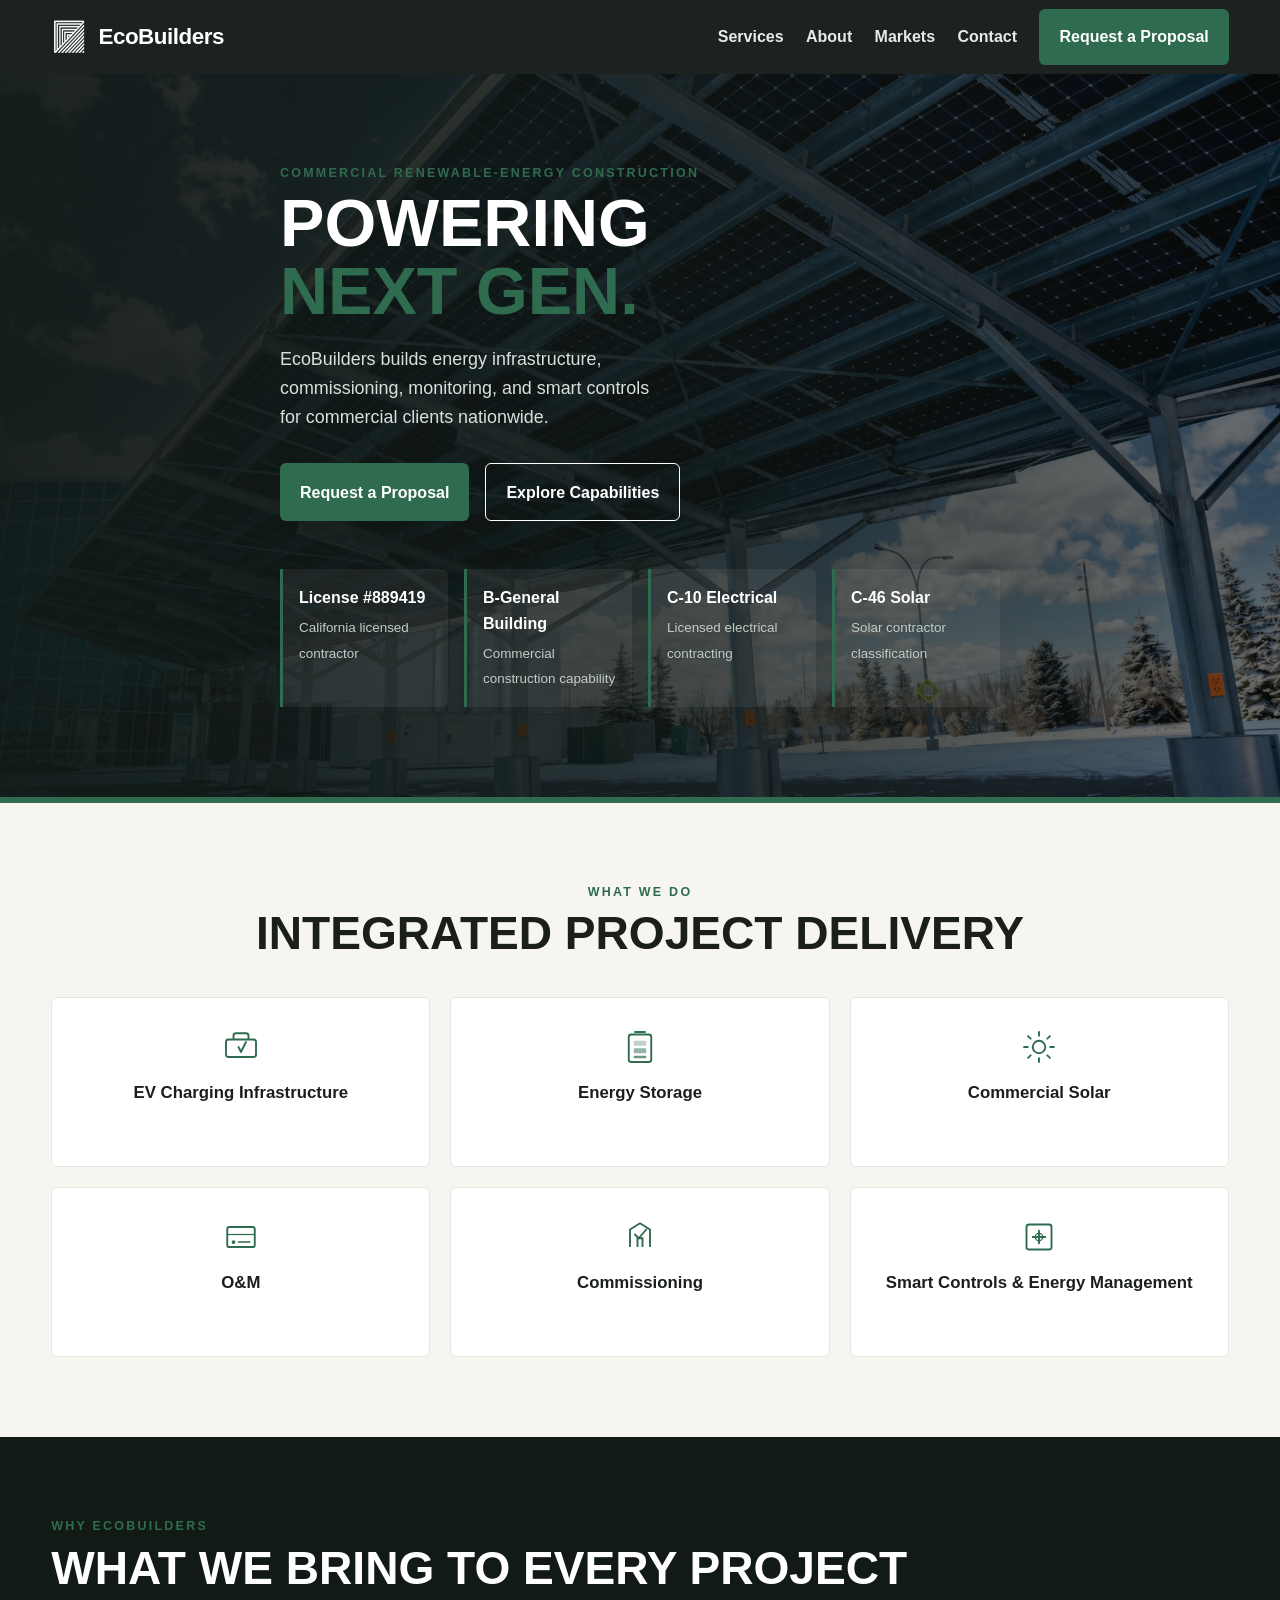
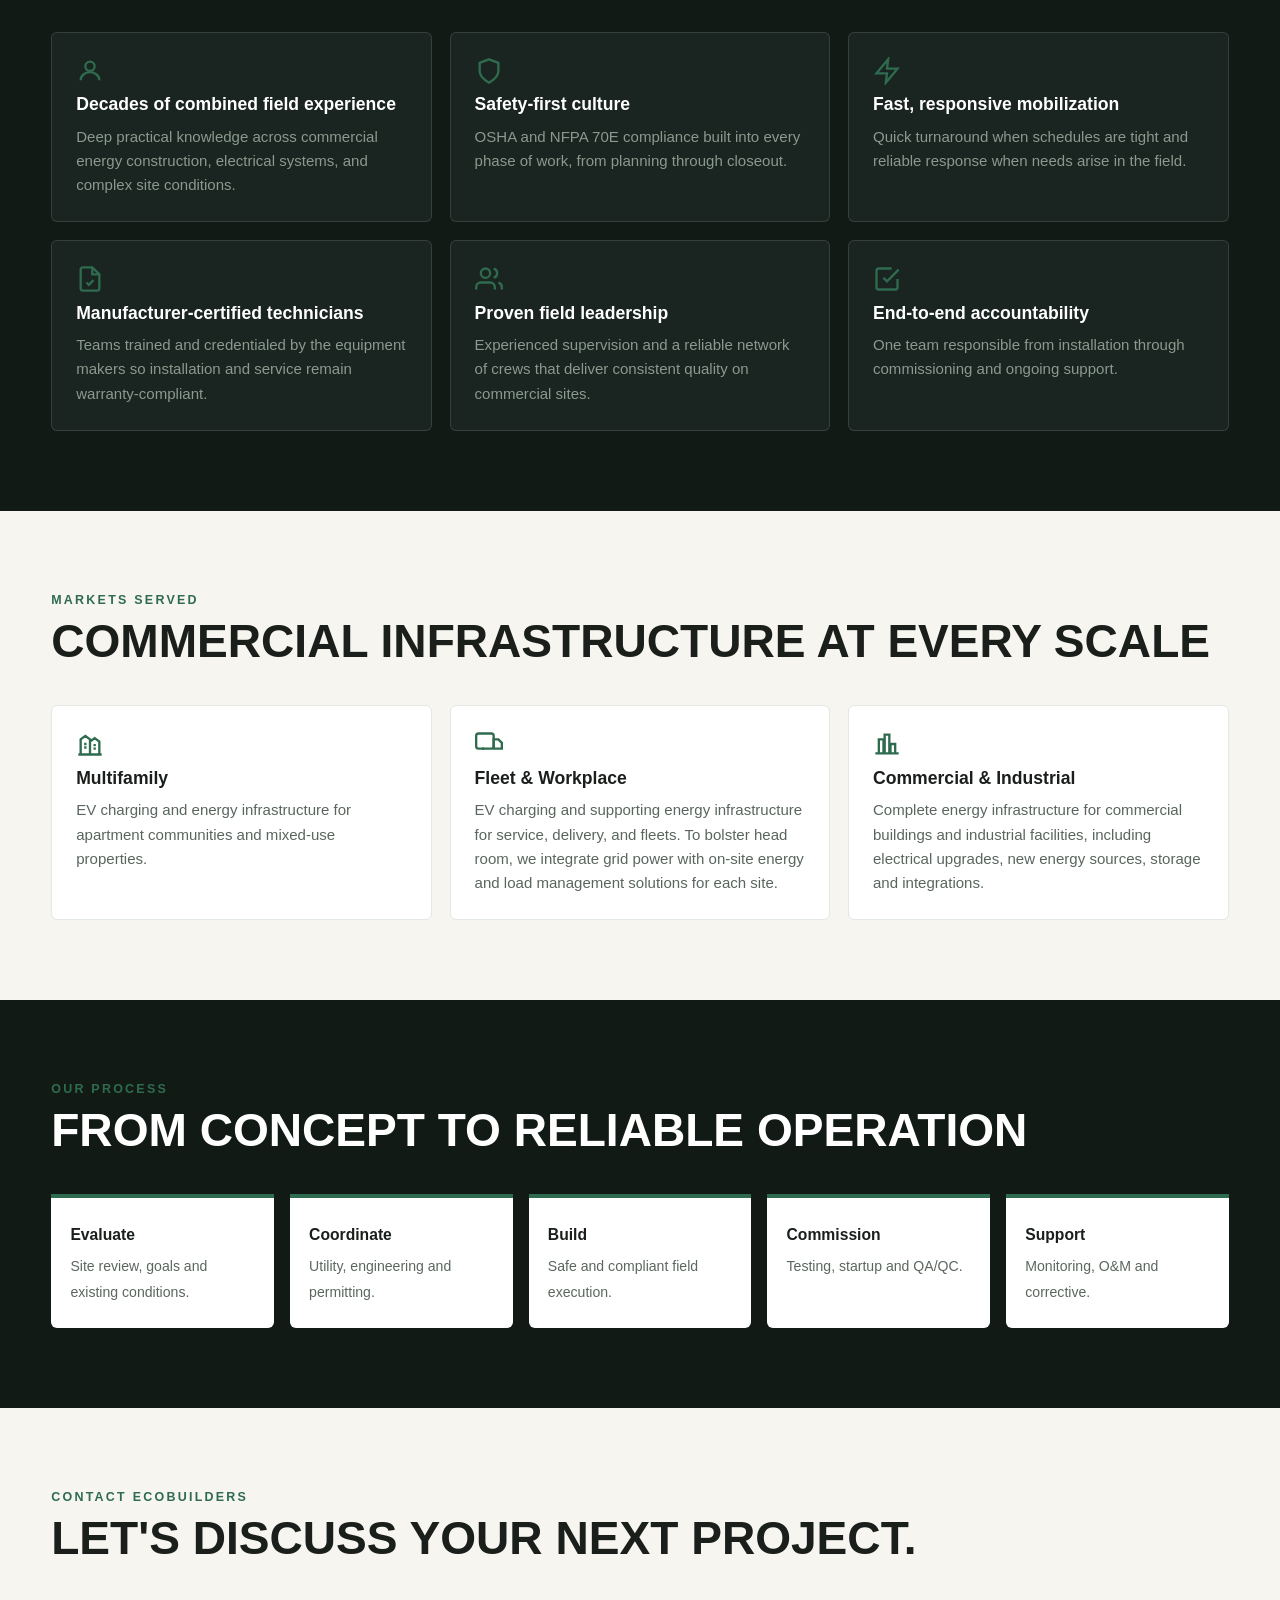
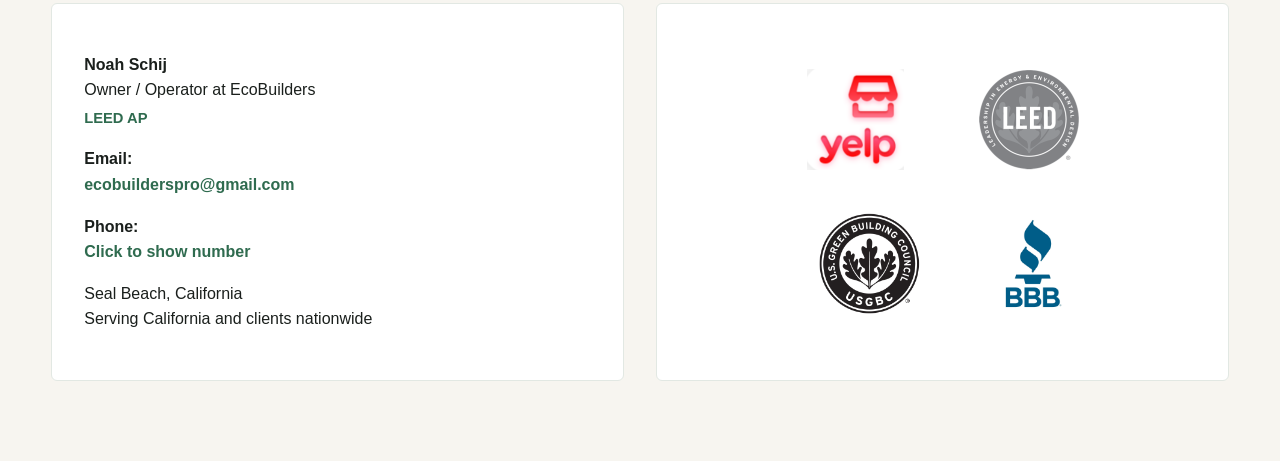
==== index.html @ fe64d180 "Add files via upload" ====
<!DOCTYPE html>
<html lang="en">
<head>
  <meta charset="utf-8">
  <meta name="viewport" content="width=device-width, initial-scale=1">
  <title>EcoBuilders | EV Charging, Solar, Energy Storage & O&M</title>
  <meta name="description" content="EcoBuilders delivers EV charging, solar, energy storage, commissioning, O&M, and smart controls for commercial clients across California and nationwide.">
  <meta name="theme-color" content="#121A16">
  <link rel="stylesheet" href="styles.css">
</head>
<body>
  <header>
    <div class="container nav">
      <a href="index.html" class="logo-link">
        <img class="nav-logo-mark" src="assets/ecobuilders-mark-white.png" alt="">
        <span class="nav-logo-text">EcoBuilders</span>
      </a>
      <button class="nav-toggle" aria-label="Toggle menu" aria-expanded="false">
        <span></span><span></span><span></span>
      </button>
      <nav class="nav-links">
        <a href="#services">Services</a>
        <a href="#about">About</a>
        <a href="#markets">Markets</a>
        <a href="#contact">Contact</a>
        <a class="btn btn-primary" href="mailto:ecobuilderspro@gmail.com?subject=Project%20Inquiry%20-%20EcoBuilders">Request a Proposal</a>
      </nav>
    </div>
  </header>

  <main id="home">
    <section class="hero">
      <div class="container hero-content">
        <div class="eyebrow">Commercial Renewable-Energy Construction</div>
        <h1>POWERING<br><span>NEXT GEN.</span></h1>
        <p>EcoBuilders builds energy infrastructure,<br>commissioning, monitoring, and smart controls<br>for commercial clients nationwide.</p>
        <div class="hero-actions">
          <a class="btn btn-primary" href="mailto:ecobuilderspro@gmail.com?subject=Project%20Inquiry%20-%20EcoBuilders">Request a Proposal</a>
          <a class="btn btn-outline" href="#services">Explore Capabilities</a>
        </div>
        <div class="hero-trust">
          <div>
            <strong>License #889419</strong>
            <span>California licensed contractor</span>
          </div>
          <div>
            <strong>B-General Building</strong>
            <span>Commercial construction capability</span>
          </div>
          <div>
            <strong>C-10 Electrical</strong>
            <span>Licensed electrical contracting</span>
          </div>
          <div>
            <strong>C-46 Solar</strong>
            <span>Solar contractor classification</span>
          </div>
        </div>
      </div>
    </section>

    <section class="section" id="services">
      <div class="container">
        <div class="section-head centered">
          <div>
            <div class="eyebrow">What We Do</div>
            <h2>Integrated project delivery</h2>
          </div>
        </div>

        <div class="services-grid">
          <a href="services/ev-charging.html" class="service-card">
            <div class="service-icon">
              <svg viewBox="0 0 64 64" fill="none"><rect x="8" y="20" width="48" height="28" rx="4" stroke="currentColor" stroke-width="3"/><path d="M20 20V14a4 4 0 014-4h16a4 4 0 014 4v6" stroke="currentColor" stroke-width="3"/><path d="M28 32l4 8 8-16" stroke="currentColor" stroke-width="3" stroke-linecap="round" stroke-linejoin="round"/></svg>
            </div>
            <h3>EV Charging Infrastructure</h3>
          </a>

          <a href="services/energy-storage.html" class="service-card">
            <div class="service-icon">
              <svg viewBox="0 0 64 64" fill="none"><rect x="14" y="12" width="36" height="44" rx="4" stroke="currentColor" stroke-width="3"/><path d="M24 8h16" stroke="currentColor" stroke-width="3" stroke-linecap="round"/><rect x="22" y="22" width="20" height="8" rx="1" fill="currentColor" opacity="0.3"/><rect x="22" y="34" width="20" height="8" rx="1" fill="currentColor" opacity="0.5"/><rect x="22" y="46" width="20" height="4" rx="1" fill="currentColor" opacity="0.7"/></svg>
            </div>
            <h3>Energy Storage</h3>
          </a>

          <a href="services/commercial-solar.html" class="service-card">
            <div class="service-icon">
              <svg viewBox="0 0 64 64" fill="none"><circle cx="32" cy="32" r="10" stroke="currentColor" stroke-width="3"/><path d="M32 8v6M32 50v6M8 32h6M50 32h6M14.5 14.5l4.2 4.2M45.3 45.3l4.2 4.2M14.5 49.5l4.2-4.2M45.3 18.7l4.2-4.2" stroke="currentColor" stroke-width="3" stroke-linecap="round"/></svg>
            </div>
            <h3>Commercial Solar</h3>
          </a>

          <a href="services/om.html" class="service-card">
            <div class="service-icon">
              <svg viewBox="0 0 64 64" fill="none"><rect x="10" y="16" width="44" height="32" rx="3" stroke="currentColor" stroke-width="3"/><path d="M10 28h44" stroke="currentColor" stroke-width="2"/><circle cx="20" cy="40" r="3" fill="currentColor"/><path d="M28 40h18" stroke="currentColor" stroke-width="2.5" stroke-linecap="round"/></svg>
            </div>
            <h3>O&amp;M</h3>
          </a>

          <a href="services/commissioning.html" class="service-card">
            <div class="service-icon">
              <svg viewBox="0 0 64 64" fill="none"><path d="M16 48V20l16-10 16 10v28" stroke="currentColor" stroke-width="3" stroke-linejoin="round"/><path d="M28 48V34h8v14" stroke="currentColor" stroke-width="3"/><path d="M24 28l6 6 12-14" stroke="currentColor" stroke-width="3" stroke-linecap="round" stroke-linejoin="round"/></svg>
            </div>
            <h3>Commissioning</h3>
          </a>

          <a href="services/smart-controls.html" class="service-card">
            <div class="service-icon">
              <svg viewBox="0 0 64 64" fill="none"><rect x="12" y="12" width="40" height="40" rx="4" stroke="currentColor" stroke-width="3"/><path d="M22 32h20M32 22v20" stroke="currentColor" stroke-width="3" stroke-linecap="round"/><circle cx="32" cy="32" r="6" stroke="currentColor" stroke-width="2"/></svg>
            </div>
            <h3>Smart Controls &amp; Energy Management</h3>
          </a>
        </div>
      </div>
    </section>

    <section class="section section-dark" id="about">
      <div class="container">
        <div class="section-head">
          <div>
            <div class="eyebrow">Why EcoBuilders</div>
            <h2>What we bring to every project</h2>
          </div>
        </div>
        <div class="grid-3">
          <article class="card dark">
            <div class="card-icon"><svg viewBox="0 0 24 24" fill="none" stroke="currentColor" stroke-width="2"><circle cx="12" cy="8" r="4"/><path d="M4 20c0-4 3.6-7 8-7s8 3 8 7"/></svg></div>
            <h3>Decades of combined field experience</h3>
            <p>Deep practical knowledge across commercial energy construction, electrical systems, and complex site conditions.</p>
          </article>
          <article class="card dark">
            <div class="card-icon"><svg viewBox="0 0 24 24" fill="none" stroke="currentColor" stroke-width="2"><path d="M12 22s8-4 8-10V5l-8-3-8 3v7c0 6 8 10 8 10z"/></svg></div>
            <h3>Safety-first culture</h3>
            <p>OSHA and NFPA 70E compliance built into every phase of work, from planning through closeout.</p>
          </article>
          <article class="card dark">
            <div class="card-icon"><svg viewBox="0 0 24 24" fill="none" stroke="currentColor" stroke-width="2"><path d="M13 2L3 14h9l-1 8 10-12h-9l1-8z"/></svg></div>
            <h3>Fast, responsive mobilization</h3>
            <p>Quick turnaround when schedules are tight and reliable response when needs arise in the field.</p>
          </article>
          <article class="card dark">
            <div class="card-icon"><svg viewBox="0 0 24 24" fill="none" stroke="currentColor" stroke-width="2"><path d="M14 2H6a2 2 0 00-2 2v16a2 2 0 002 2h12a2 2 0 002-2V8z"/><path d="M14 2v6h6M9 15l2 2 4-4"/></svg></div>
            <h3>Manufacturer-certified technicians</h3>
            <p>Teams trained and credentialed by the equipment makers so installation and service remain warranty-compliant.</p>
          </article>
          <article class="card dark">
            <div class="card-icon"><svg viewBox="0 0 24 24" fill="none" stroke="currentColor" stroke-width="2"><path d="M17 21v-2a4 4 0 00-4-4H5a4 4 0 00-4 4v2"/><circle cx="9" cy="7" r="4"/><path d="M23 21v-2a4 4 0 00-3-3.87M16 3.13a4 4 0 010 7.75"/></svg></div>
            <h3>Proven field leadership</h3>
            <p>Experienced supervision and a reliable network of crews that deliver consistent quality on commercial sites.</p>
          </article>
          <article class="card dark">
            <div class="card-icon"><svg viewBox="0 0 24 24" fill="none" stroke="currentColor" stroke-width="2"><path d="M9 11l3 3L22 4"/><path d="M21 12v7a2 2 0 01-2 2H5a2 2 0 01-2-2V5a2 2 0 012-2h11"/></svg></div>
            <h3>End-to-end accountability</h3>
            <p>One team responsible from installation through commissioning and ongoing support.</p>
          </article>
        </div>
      </div>
    </section>

    <section class="section" id="markets">
      <div class="container">
        <div class="section-head">
          <div>
            <div class="eyebrow">Markets Served</div>
            <h2>Commercial infrastructure at every scale</h2>
          </div>
        </div>
        <div class="grid-3">
          <article class="card">
            <div class="card-icon"><svg viewBox="0 0 24 24" fill="none" stroke="currentColor" stroke-width="2"><path d="M4 21V8l4-3 4 3v13M12 21V10l4-3 4 3v11M2 21h20M7 12h2M7 15h2M15 13h2M15 16h2"/></svg></div>
            <h3>Multifamily</h3>
            <p>EV charging and energy infrastructure for apartment communities and mixed-use properties.</p>
          </article>
          <article class="card">
            <div class="card-icon"><svg viewBox="0 0 24 24" fill="none" stroke="currentColor" stroke-width="2"><rect x="1" y="3" width="15" height="13" rx="2"/><path d="M16 8h4l3 3v5h-7V8zM6 16h2M15 16h2"/></svg></div>
            <h3>Fleet &amp; Workplace</h3>
            <p>EV charging and supporting energy infrastructure for service, delivery, and fleets. To bolster head room, we integrate grid power with on-site energy and load management solutions for each site.</p>
          </article>
          <article class="card">
            <div class="card-icon"><svg viewBox="0 0 24 24" fill="none" stroke="currentColor" stroke-width="2"><path d="M2 20h20M5 20V8h4v12M10 20V4h4v16M15 20v-8h4v8"/></svg></div>
            <h3>Commercial &amp; Industrial</h3>
            <p>Complete energy infrastructure for commercial buildings and industrial facilities, including electrical upgrades, new energy sources, storage and integrations.</p>
          </article>
        </div>
      </div>
    </section>

    <section class="section section-dark" id="process">
      <div class="container">
        <div class="section-head">
          <div>
            <div class="eyebrow">Our Process</div>
            <h2>From concept to reliable operation</h2>
          </div>
        </div>
        <div class="process">
          <div class="step">
            <strong>Evaluate</strong>
            <span>Site review, goals and existing conditions.</span>
          </div>
          <div class="step">
            <strong>Coordinate</strong>
            <span>Utility, engineering and permitting.</span>
          </div>
          <div class="step">
            <strong>Build</strong>
            <span>Safe and compliant field execution.</span>
          </div>
          <div class="step">
            <strong>Commission</strong>
            <span>Testing, startup and QA/QC.</span>
          </div>
          <div class="step">
            <strong>Support</strong>
            <span>Monitoring, O&amp;M and corrective.</span>
          </div>
        </div>
      </div>
    </section>

    <section class="section" id="contact">
      <div class="container">
        <div class="section-head">
          <div>
            <div class="eyebrow">Contact EcoBuilders</div>
            <h2>Let's discuss your next project.</h2>
          </div>
        </div>
        <div class="contact-grid">
          <div class="contact-card">
            <p><strong>Noah Schij</strong><br>Owner / Operator at EcoBuilders<br><span class="credential-line">LEED AP</span></p>
            <p><strong>Email:</strong><br><a href="mailto:ecobuilderspro@gmail.com">ecobuilderspro@gmail.com</a></p>
            <p><strong>Phone:</strong><br><button type="button" class="phone-reveal" id="phoneReveal">Click to show number</button></p>
            <p>Seal Beach, California<br>Serving California and clients nationwide</p>
          </div>
          <div class="contact-card contact-icons">
            <div class="icon-grid">
              <div class="icon-item"><img src="assets/icon-yelp.png" alt="Yelp"></div>
              <div class="icon-item"><img src="assets/icon-leed-1.png" alt="LEED"></div>
              <div class="icon-item"><img src="assets/icon-leed-2.png" alt="USGBC"></div>
              <div class="icon-item"><img src="assets/icon-bbb.png" alt="BBB"></div>
            </div>
          </div>
        </div>
      </div>
    </section>
  </main>
</body>
</html>
---- styles.css ----
:root {
  --dark: #121A16;
  --dark2: #1A2420;
  --green: #2F6B4F;
  --green-hover: #3A7F5E;
  --cream: #F7F5F0;
  --white: #fff;
  --muted: #8A9A8F;
  --text: #1A1F1C;
  --radius: 6px;
}

* {
  box-sizing: border-box;
}

html {
  scroll-behavior: smooth;
}

body {
  margin: 0;
  font-family: Arial, Helvetica, sans-serif;
  background: var(--cream);
  color: var(--text);
  line-height: 1.6;
}

body.menu-open {
  overflow: hidden;
}

a {
  text-decoration: none;
  color: inherit;
}

img {
  max-width: 100%;
  display: block;
}

.container {
  width: min(1180px, 92%);
  margin: 0 auto;
}

/* Typography */
.eyebrow {
  color: var(--green);
  font-size: 0.78rem;
  font-weight: 800;
  letter-spacing: 0.18em;
  text-transform: uppercase;
}

.btn {
  display: inline-flex;
  align-items: center;
  justify-content: center;
  padding: 0.95rem 1.25rem;
  border-radius: var(--radius);
  font-weight: 800;
  border: none;
  cursor: pointer;
  transition: opacity 0.2s, transform 0.15s, background 0.2s;
}

.btn:hover {
  opacity: 0.92;
}

.btn-primary {
  background: var(--green);
  color: #fff;
}

.btn-primary:hover {
  background: var(--green-hover);
}

.btn-outline {
  border: 1px solid #fff;
  color: #fff;
  background: transparent;
}

.btn.full {
  width: 100%;
}

/* Header */
header {
  position: sticky;
  top: 0;
  z-index: 50;
  background: rgba(18, 26, 22, 0.96);
  backdrop-filter: blur(8px);
}

.nav {
  display: flex;
  align-items: center;
  justify-content: space-between;
  min-height: 74px;
  gap: 1rem;
}

.nav-logo {
  height: 42px;
  width: auto;
  max-width: 55vw;
}

.logo-link {
  display: inline-flex;
  align-items: center;
  gap: 0.7rem;
  cursor: pointer;
  user-select: none;
  text-decoration: none;
}

.nav-logo-mark {
  height: 36px;
  width: auto;
  flex-shrink: 0;
  object-fit: contain;
}

.nav-logo-text {
  font-size: 1.4rem;
  font-weight: 800;
  color: #fff;
  letter-spacing: -0.02em;
  line-height: 1;
  white-space: nowrap;
}

/* Theme: light mode overrides */
body.light {
  --dark: #F7F5F0;
  --dark2: #ebe8e1;
  --cream: #ffffff;
  --text: #1A1F1C;
  --muted: #5c665f;
  background: var(--cream);
  color: var(--text);
}

body.light header {
  background: rgba(247, 245, 240, 0.96);
}

body.light .nav-logo-text {
  color: var(--text);
}

body.light .nav-links {
  color: var(--text);
}

body.light .nav-links a:not(.btn):hover {
  color: var(--green);
}

body.light .nav-toggle span {
  background: var(--text);
}

body.light .section-dark {
  background: #e8e6df;
  color: var(--text);
}

body.light .section-dark .section-head p,
body.light .card.dark p {
  color: #5c665f;
}

body.light .card.dark {
  background: #fff;
  border-color: #ddd;
}

body.light footer {
  background: #1a2420;
  color: #c2cbc5;
}

body.light .hero {
  border-bottom-color: var(--green);
  background:
    linear-gradient(90deg, rgba(247, 245, 240, 0.88), rgba(247, 245, 240, 0.55), rgba(18, 26, 22, 0.25)),
    url('assets/hero-bg.jpg') center 65% / cover;
  color: var(--text);
}

body.light .hero h1,
body.light .hero p,
body.light .hero .eyebrow {
  color: var(--text);
}

body.light .hero h1 span {
  color: var(--green);
}

body.light .hero-trust div {
  background: rgba(255, 255, 255, 0.75);
  border: 1px solid rgba(0,0,0,0.06);
}

body.light .hero-trust strong {
  color: var(--text);
}

body.light .hero-trust span {
  color: var(--muted);
}

body.light .hero .btn-outline {
  border-color: var(--text);
  color: var(--text);
}


.nav-links {
  display: flex;
  gap: 1.4rem;
  align-items: center;
  color: #fff;
  font-weight: 700;
}

.nav-links a:not(.btn) {
  opacity: 0.9;
}

.nav-links a:not(.btn):hover {
  opacity: 1;
  color: var(--green);
}

/* Hamburger */
.nav-toggle {
  display: none;
  flex-direction: column;
  justify-content: center;
  gap: 5px;
  width: 44px;
  height: 44px;
  background: transparent;
  border: none;
  cursor: pointer;
  padding: 8px;
}

.nav-toggle span {
  display: block;
  width: 22px;
  height: 2px;
  background: #fff;
  transition: transform 0.25s, opacity 0.25s;
}

.nav-toggle[aria-expanded="true"] span:nth-child(1) {
  transform: translateY(7px) rotate(45deg);
}

.nav-toggle[aria-expanded="true"] span:nth-child(2) {
  opacity: 0;
}

.nav-toggle[aria-expanded="true"] span:nth-child(3) {
  transform: translateY(-7px) rotate(-45deg);
}

/* Hero */
.hero {
  min-height: 680px;
  display: flex;
  align-items: center;
  background:
    linear-gradient(90deg, rgba(18, 26, 22, 0.94), rgba(18, 26, 22, 0.75), rgba(18, 26, 22, 0.35)),
    url('assets/hero-bg.jpg') center 65% / cover;
  color: #fff;
  border-bottom: 6px solid var(--green);
}

.hero-content {
  max-width: 720px;
  padding: 90px 0;
}

.hero h1 {
  font-size: clamp(2.3rem, 5.2vw, 4.6rem);
  line-height: 1.02;
  text-transform: uppercase;
  margin: 0.4rem 0 1.2rem;
}

.hero h1 span {
  color: var(--green);
}

.hero p {
  font-size: 1.12rem;
  color: #d8e0db;
  max-width: 540px;
}

.hero-actions {
  display: flex;
  gap: 1rem;
  flex-wrap: wrap;
  margin-top: 2rem;
}

.hero-trust {
  display: grid;
  grid-template-columns: repeat(4, 1fr);
  gap: 1rem;
  margin-top: 3rem;
}

.hero-trust div {
  padding: 1rem;
  border-left: 3px solid var(--green);
  background: rgba(255, 255, 255, 0.06);
  border-radius: 0 var(--radius) var(--radius) 0;
}

.hero-trust strong {
  display: block;
  margin-bottom: 0.2rem;
}

.hero-trust span {
  font-size: 0.84rem;
  color: #c2cdc6;
}

/* Sections */
.section {
  padding: 80px 0;
}

.section-dark {
  background: var(--dark);
  color: #fff;
}

.section-head {
  display: flex;
  justify-content: space-between;
  gap: 2rem;
  align-items: end;
  margin-bottom: 2.4rem;
}

.section-head.centered {
  justify-content: center;
  text-align: center;
}

.section-head h2 {
  font-size: clamp(1.8rem, 3.6vw, 3.2rem);
  line-height: 1.08;
  text-transform: uppercase;
  margin: 0.4rem 0 0;
}

.section-head p {
  max-width: 520px;
  color: #5c665f;
  margin: 0;
}

.section-dark .section-head p {
  color: var(--muted);
}

/* Services grid */
.services-grid {
  display: grid;
  grid-template-columns: repeat(3, 1fr);
  gap: 1.25rem;
}

.service-card {
  background: #fff;
  border: 1px solid #e2e8e3;
  padding: 1.8rem 1.4rem;
  text-align: center;
  border-radius: var(--radius);
  transition: border-color 0.2s, transform 0.2s, box-shadow 0.2s;
  display: flex;
  flex-direction: column;
  align-items: center;
  gap: 0.9rem;
  min-height: 170px;
}

.service-card:hover {
  border-color: var(--green);
  transform: translateY(-3px);
  box-shadow: 0 10px 24px rgba(0, 0, 0, 0.07);
}

.service-icon {
  width: 40px;
  height: 40px;
  color: var(--green);
  display: flex;
  align-items: center;
  justify-content: center;
}

.service-icon svg {
  width: 100%;
  height: 100%;
}

.service-card h3 {
  margin: 0;
  font-size: 1.05rem;
  line-height: 1.3;
  font-weight: 800;
  color: var(--text);
}

/* Cards / Grids */
.grid-3 {
  display: grid;
  grid-template-columns: repeat(3, 1fr);
  gap: 1.1rem;
}

.card {
  background: #fff;
  border: 1px solid #e2e8e3;
  padding: 1.5rem;
  min-height: 160px;
  border-radius: var(--radius);
}

.card.dark {
  background: var(--dark2);
  border-color: rgba(255, 255, 255, 0.12);
}

.card h3 {
  line-height: 1.25;
  margin: 0 0 0.55rem;
  font-size: 1.1rem;
}

.card p {
  font-size: 0.94rem;
  color: #5a655e;
  margin: 0;
}

.card.dark p {
  color: var(--muted);
}

/* Process */
.process {
  display: grid;
  grid-template-columns: repeat(5, 1fr);
  gap: 1rem;
}

.step {
  background: #fff;
  padding: 1.5rem 1.2rem;
  border-top: 4px solid var(--green);
  color: var(--text);
  border-radius: 0 0 var(--radius) var(--radius);
  text-align: left;
}

.step .step-icon {
  width: 40px;
  height: 40px;
  margin: 0 auto 0.8rem;
  color: var(--green);
}

.step strong {
  display: block;
  margin-bottom: 0.35rem;
  font-size: 0.98rem;
}

.step span {
  font-size: 0.88rem;
  color: #5c665f;
}

/* Contact */
.contact-grid {
  display: grid;
  grid-template-columns: 1fr 1fr;
  gap: 2rem;
  align-items: stretch;
}

.contact-card {
  background: #fff;
  padding: 2rem;
  border: 1px solid #e2e8e3;
  border-radius: var(--radius);
  height: 100%;
  box-sizing: border-box;
}

.contact-card a {
  color: var(--green);
  font-weight: 700;
  word-break: break-all;
}

.contact-card a:hover {
  text-decoration: underline;
}

.phone-reveal {
  background: none;
  border: none;
  padding: 0;
  font: inherit;
  color: var(--green);
  font-weight: 700;
  cursor: pointer;
  text-align: left;
}

.phone-reveal:hover {
  text-decoration: underline;
}

.phone-reveal.revealed {
  color: var(--text);
  cursor: default;
  text-decoration: none;
}

.contact-cta h3 {
  margin-top: 0;
}

.contact-cta .note {
  margin-top: 1rem;
  font-size: 0.85rem;
  color: #6b756e;
}

/* Footer */
footer {
  background: #0d1210;
  color: #c2cbc5;
  padding: 50px 0 40px;
}

.footer-grid {
  display: grid;
  grid-template-columns: 1.5fr 1fr 1fr;
  gap: 2.5rem;
}

.footer-logo {
  height: 40px;
  width: auto;
  margin-bottom: 1rem;
  filter: brightness(0) invert(1);
}

.footer-grid strong {
  display: block;
  color: #fff;
  margin-bottom: 0.6rem;
}

.footer-grid p {
  margin: 0;
  line-height: 1.7;
  font-size: 0.95rem;
}

.footer-grid a:hover {
  color: var(--green);
}

/* Page hero for service pages */
.page-hero {
  background: var(--dark);
  color: #fff;
  padding: 80px 0 60px;
  border-bottom: 5px solid var(--green);
}

.page-hero .breadcrumb {
  font-size: 0.9rem;
  color: var(--muted);
  margin-bottom: 1.2rem;
}

.page-hero .breadcrumb a {
  color: var(--green);
}

.page-hero h1 {
  font-size: clamp(2rem, 4vw, 3.2rem);
  text-transform: uppercase;
  line-height: 1.05;
  margin: 0 0 1rem;
}

.page-hero .lead {
  font-size: 1.12rem;
  color: #d0d8d3;
  max-width: 640px;
  margin: 0;
}

.service-content {
  padding: 70px 0;
}

.back-link {
  display: inline-flex;
  align-items: center;
  gap: 0.4rem;
  color: var(--green);
  font-weight: 700;
  margin-top: 3rem;
}

.back-link:hover {
  text-decoration: underline;
}

/* Responsive */
@media (max-width: 980px) {
  .services-grid {
    grid-template-columns: repeat(2, 1fr);
  }

  .grid-3 {
    grid-template-columns: repeat(2, 1fr);
  }

  .process {
    grid-template-columns: repeat(3, 1fr);
  }

  .contact-grid {
    grid-template-columns: 1fr;
    gap: 2rem;
  }

  .hero-trust {
    grid-template-columns: 1fr 1fr;
  }
}

@media (max-width: 600px) {
  .hero-trust {
    grid-template-columns: 1fr;
  }
}

@media (max-width: 768px) {
  .nav-toggle {
    display: flex;
  }

  .nav-links {
    position: fixed;
    top: 74px;
    left: 0;
    right: 0;
    bottom: 0;
    background: var(--dark);
    flex-direction: column;
    justify-content: flex-start;
    align-items: stretch;
    padding: 1.5rem 1.5rem 3rem;
    gap: 0;
    transform: translateX(100%);
    transition: transform 0.3s ease;
    overflow-y: auto;
  }

  .nav-links.open {
    transform: translateX(0);
  }

  .nav-links a {
    padding: 1rem 0.5rem;
    border-bottom: 1px solid rgba(255, 255, 255, 0.08);
    font-size: 1.1rem;
  }

  .nav-links .btn {
    margin-top: 1.5rem;
    text-align: center;
  }

  .section {
    padding: 60px 0;
  }

  .section-head {
    flex-direction: column;
    align-items: flex-start;
    gap: 1rem;
  }

  .section-head.centered {
    align-items: center;
  }

  .hero {
    min-height: 560px;
  }

  .hero-content {
    padding: 70px 0 50px;
  }

  .hero-trust {
    grid-template-columns: 1fr;
  }

  .process {
    grid-template-columns: 1fr 1fr;
  }

  .footer-grid {
    grid-template-columns: 1fr;
    gap: 2rem;
  }

  .page-hero {
    padding: 60px 0 45px;
  }
}

@media (max-width: 520px) {
  .services-grid,
  .grid-3,
  .process {
    grid-template-columns: 1fr;
  }

  .hero-actions {
    flex-direction: column;
  }

  .hero-actions .btn {
    width: 100%;
    justify-content: center;
  }
}

.card-icon {
  width: 28px;
  height: 28px;
  color: var(--green);
  margin-bottom: 0.6rem;
}
.card-icon svg {
  width: 100%;
  height: 100%;
  display: block;
}


/* Contact credentials column */
.contact-credentials h3 {
  margin: 0 0 1.2rem;
  font-size: 1.25rem;
}

.yelp-block {
  display: block;
  text-decoration: none;
  color: inherit;
  padding: 1.1rem 1.2rem;
  border-radius: var(--radius);
  background: rgba(47, 107, 79, 0.08);
  border: 1px solid rgba(47, 107, 79, 0.2);
  margin-bottom: 1.25rem;
  transition: background 0.15s, border-color 0.15s;
}

.yelp-block:hover {
  background: rgba(47, 107, 79, 0.14);
  border-color: var(--green);
}

.yelp-stars {
  color: #d32323;
  font-size: 1.35rem;
  letter-spacing: 0.08em;
  line-height: 1;
  margin-bottom: 0.35rem;
}

.yelp-score {
  font-size: 1.05rem;
  margin-bottom: 0.2rem;
}

.yelp-note {
  font-size: 0.88rem;
  color: var(--muted);
  margin-bottom: 0.55rem;
}

.yelp-link {
  font-size: 0.92rem;
  font-weight: 700;
  color: var(--green);
}

.badge-row {
  display: grid;
  grid-template-columns: 1fr 1fr;
  gap: 0.85rem;
}

.cred-badge {
  padding: 0.95rem 1rem;
  border-radius: var(--radius);
  border: 1px solid #e2e8e3;
  background: #fff;
}

.cred-label {
  display: block;
  font-weight: 800;
  font-size: 1.05rem;
  margin-bottom: 0.2rem;
}

.cred-sub {
  display: block;
  font-size: 0.82rem;
  color: var(--muted);
}

.credential-line {
  display: inline-block;
  margin-top: 0.25rem;
  font-size: 0.92rem;
  font-weight: 700;
  color: var(--green);
}

body.light .yelp-block {
  background: rgba(47, 107, 79, 0.06);
}

body.light .cred-badge {
  background: #fff;
  border-color: #ddd;
}


/* Contact icon column */
.contact-icons {
  display: flex;
  align-items: center;
  justify-content: center;
}

.icon-grid {
  display: grid;
  grid-template-columns: 1fr 1fr;
  gap: 1.5rem 1.75rem;
  align-items: center;
  justify-items: center;
  width: 100%;
  max-width: 320px;
  margin: 0 auto;
}

.icon-grid a,
.icon-grid .icon-item {
  display: flex;
  align-items: center;
  justify-content: center;
  width: 120px;
  height: 120px;
  padding: 0.6rem;
  border-radius: 12px;
  transition: background 0.15s, transform 0.15s;
}

.icon-grid a:hover {
  background: rgba(47, 107, 79, 0.08);
  transform: translateY(-2px);
}

.icon-grid a:hover-disabled {
  background: rgba(47, 107, 79, 0.08);
  transform: translateY(-2px);
}

.icon-grid img {
  max-width: 100%;
  max-height: 100%;
  object-fit: contain;
}

/* BBB art has more internal whitespace — scale up to match visual weight */
.icon-grid .icon-item:last-child img {
  transform: scale(1.55);
}

/* Nudge bottom icon row slightly right for optical balance */
.icon-grid .icon-item:nth-child(3) {
  position: relative;
  left: 14px;
}

.icon-grid .icon-item:nth-child(4) {
  position: relative;
  left: 4px; /* bottom row nudge, then BBB pulled left ~10px */
}


.credential-line {
  display: inline-block;
  margin-top: 0.25rem;
  font-size: 0.92rem;
  font-weight: 700;
  color: var(--green);
}

@media (max-width: 700px) {
  .icon-grid {
    max-width: 280px;
    gap: 1.1rem;
  }
  .icon-grid a,
.icon-grid .icon-item {
    width: 100px;
    height: 100px;
  }
}
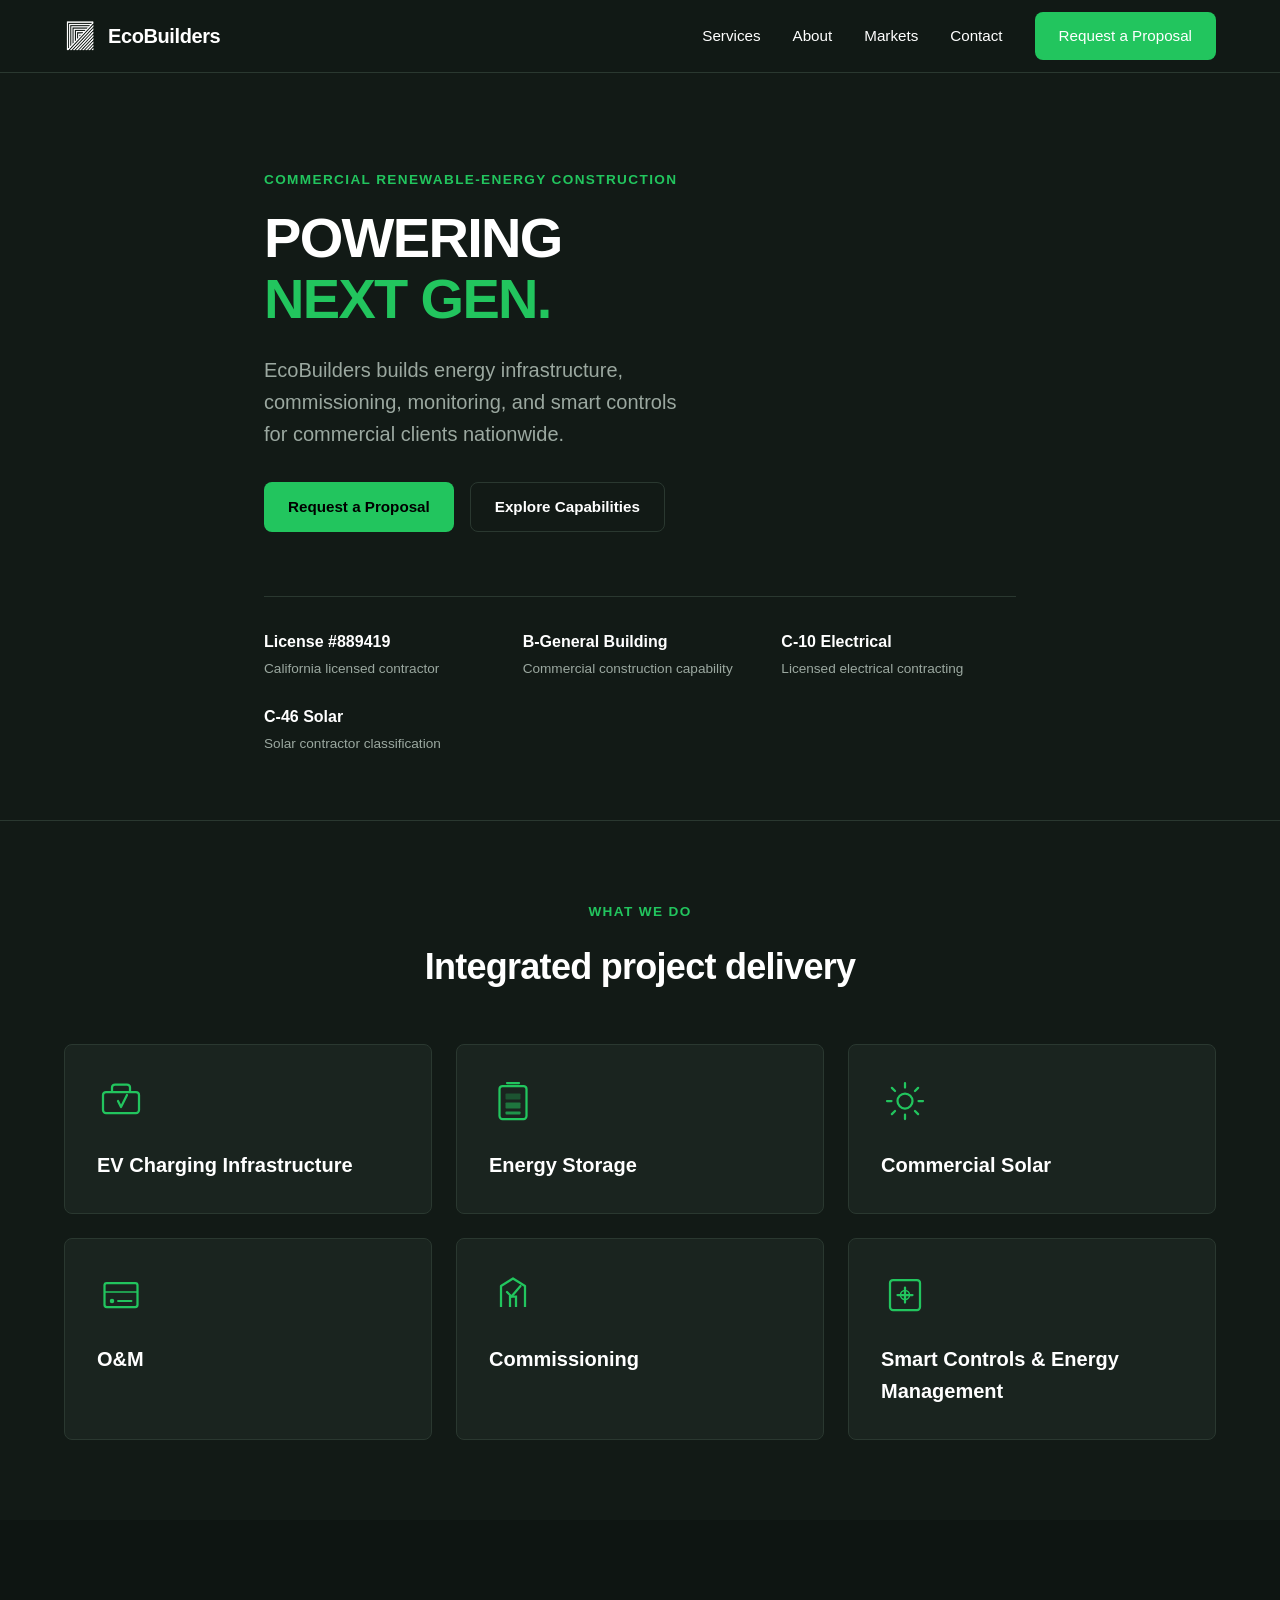
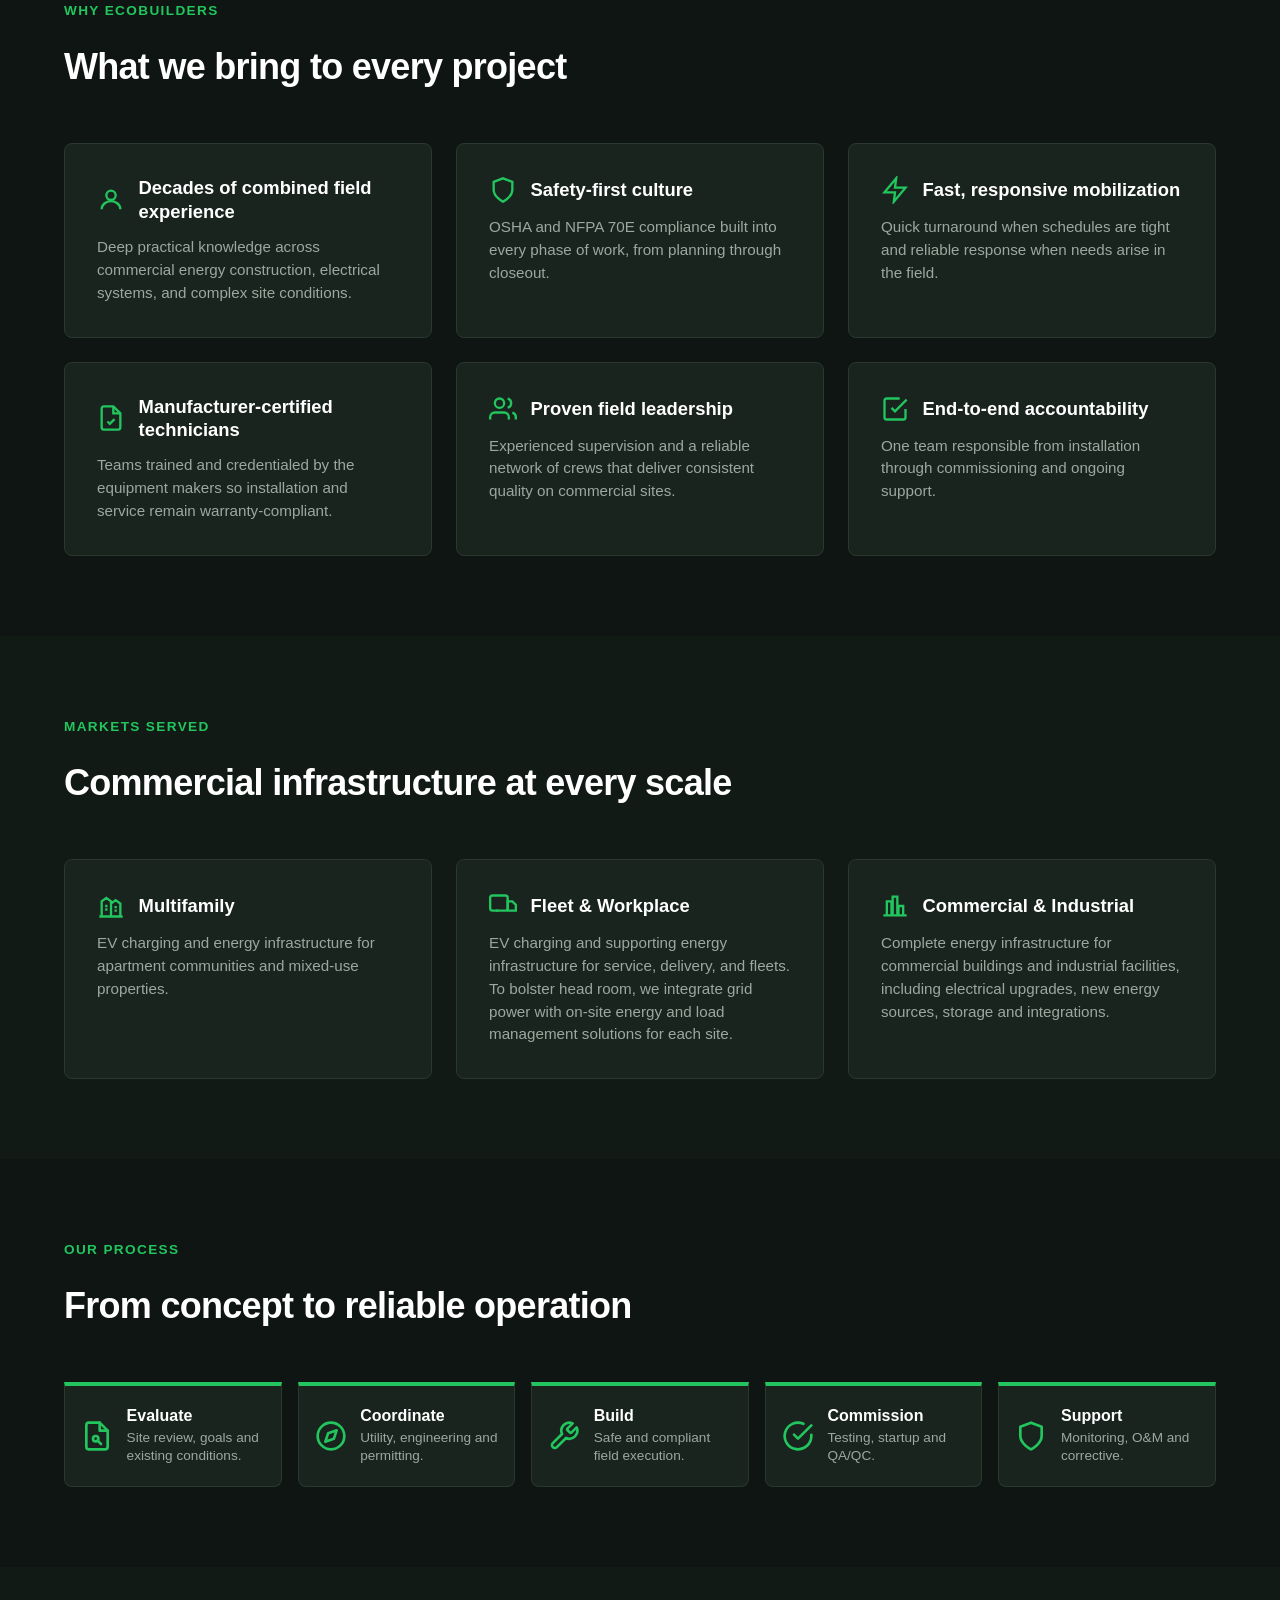
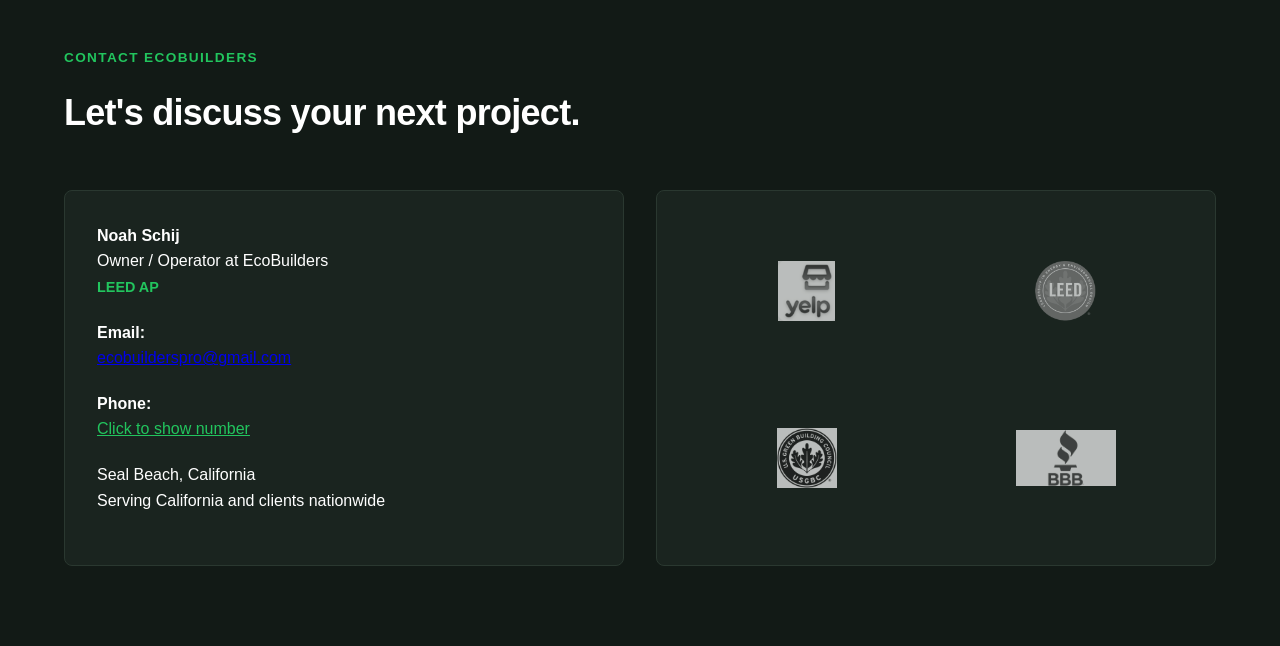
==== commit 140281c8: "Add files via upload" ====
--- a/index.html
+++ b/index.html
@@ -12,7 +12,7 @@
   <header>
     <div class="container nav">
       <a href="index.html" class="logo-link">
-        <img class="nav-logo-mark" src="assets/ecobuilders-mark-white.png" alt="">
+        <img class="nav-logo-mark" src="assets/ecobuilders-mark-white.png" alt="EcoBuilders Logo">
         <span class="nav-logo-text">EcoBuilders</span>
       </a>
       <button class="nav-toggle" aria-label="Toggle menu" aria-expanded="false">
@@ -59,6 +59,7 @@
       </div>
     </section>
 
+    <!-- SERVICES -->
     <section class="section" id="services">
       <div class="container">
         <div class="section-head centered">
@@ -114,6 +115,7 @@
       </div>
     </section>
 
+    <!-- WHY ECOBUILDERS -->
     <section class="section section-dark" id="about">
       <div class="container">
         <div class="section-head">
@@ -124,39 +126,52 @@
         </div>
         <div class="grid-3">
           <article class="card dark">
-            <div class="card-icon"><svg viewBox="0 0 24 24" fill="none" stroke="currentColor" stroke-width="2"><circle cx="12" cy="8" r="4"/><path d="M4 20c0-4 3.6-7 8-7s8 3 8 7"/></svg></div>
-            <h3>Decades of combined field experience</h3>
+            <div class="card-header">
+              <div class="card-icon"><svg viewBox="0 0 24 24" fill="none" stroke="currentColor" stroke-width="2"><circle cx="12" cy="8" r="4"/><path d="M4 20c0-4 3.6-7 8-7s8 3 8 7"/></svg></div>
+              <h3>Decades of combined field experience</h3>
+            </div>
             <p>Deep practical knowledge across commercial energy construction, electrical systems, and complex site conditions.</p>
           </article>
           <article class="card dark">
-            <div class="card-icon"><svg viewBox="0 0 24 24" fill="none" stroke="currentColor" stroke-width="2"><path d="M12 22s8-4 8-10V5l-8-3-8 3v7c0 6 8 10 8 10z"/></svg></div>
-            <h3>Safety-first culture</h3>
+            <div class="card-header">
+              <div class="card-icon"><svg viewBox="0 0 24 24" fill="none" stroke="currentColor" stroke-width="2"><path d="M12 22s8-4 8-10V5l-8-3-8 3v7c0 6 8 10 8 10z"/></svg></div>
+              <h3>Safety-first culture</h3>
+            </div>
             <p>OSHA and NFPA 70E compliance built into every phase of work, from planning through closeout.</p>
           </article>
           <article class="card dark">
-            <div class="card-icon"><svg viewBox="0 0 24 24" fill="none" stroke="currentColor" stroke-width="2"><path d="M13 2L3 14h9l-1 8 10-12h-9l1-8z"/></svg></div>
-            <h3>Fast, responsive mobilization</h3>
+            <div class="card-header">
+              <div class="card-icon"><svg viewBox="0 0 24 24" fill="none" stroke="currentColor" stroke-width="2"><path d="M13 2L3 14h9l-1 8 10-12h-9l1-8z"/></svg></div>
+              <h3>Fast, responsive mobilization</h3>
+            </div>
             <p>Quick turnaround when schedules are tight and reliable response when needs arise in the field.</p>
           </article>
           <article class="card dark">
-            <div class="card-icon"><svg viewBox="0 0 24 24" fill="none" stroke="currentColor" stroke-width="2"><path d="M14 2H6a2 2 0 00-2 2v16a2 2 0 002 2h12a2 2 0 002-2V8z"/><path d="M14 2v6h6M9 15l2 2 4-4"/></svg></div>
-            <h3>Manufacturer-certified technicians</h3>
+            <div class="card-header">
+              <div class="card-icon"><svg viewBox="0 0 24 24" fill="none" stroke="currentColor" stroke-width="2"><path d="M14 2H6a2 2 0 00-2 2v16a2 2 0 002 2h12a2 2 0 002-2V8z"/><path d="M14 2v6h6M9 15l2 2 4-4"/></svg></div>
+              <h3>Manufacturer-certified technicians</h3>
+            </div>
             <p>Teams trained and credentialed by the equipment makers so installation and service remain warranty-compliant.</p>
           </article>
           <article class="card dark">
-            <div class="card-icon"><svg viewBox="0 0 24 24" fill="none" stroke="currentColor" stroke-width="2"><path d="M17 21v-2a4 4 0 00-4-4H5a4 4 0 00-4 4v2"/><circle cx="9" cy="7" r="4"/><path d="M23 21v-2a4 4 0 00-3-3.87M16 3.13a4 4 0 010 7.75"/></svg></div>
-            <h3>Proven field leadership</h3>
+            <div class="card-header">
+              <div class="card-icon"><svg viewBox="0 0 24 24" fill="none" stroke="currentColor" stroke-width="2"><path d="M17 21v-2a4 4 0 00-4-4H5a4 4 0 00-4 4v2"/><circle cx="9" cy="7" r="4"/><path d="M23 21v-2a4 4 0 00-3-3.87M16 3.13a4 4 0 010 7.75"/></svg></div>
+              <h3>Proven field leadership</h3>
+            </div>
             <p>Experienced supervision and a reliable network of crews that deliver consistent quality on commercial sites.</p>
           </article>
           <article class="card dark">
-            <div class="card-icon"><svg viewBox="0 0 24 24" fill="none" stroke="currentColor" stroke-width="2"><path d="M9 11l3 3L22 4"/><path d="M21 12v7a2 2 0 01-2 2H5a2 2 0 01-2-2V5a2 2 0 012-2h11"/></svg></div>
-            <h3>End-to-end accountability</h3>
+            <div class="card-header">
+              <div class="card-icon"><svg viewBox="0 0 24 24" fill="none" stroke="currentColor" stroke-width="2"><path d="M9 11l3 3L22 4"/><path d="M21 12v7a2 2 0 01-2 2H5a2 2 0 01-2-2V5a2 2 0 012-2h11"/></svg></div>
+              <h3>End-to-end accountability</h3>
+            </div>
             <p>One team responsible from installation through commissioning and ongoing support.</p>
           </article>
         </div>
       </div>
     </section>
 
+    <!-- MARKETS SERVED -->
     <section class="section" id="markets">
       <div class="container">
         <div class="section-head">
@@ -167,24 +182,31 @@
         </div>
         <div class="grid-3">
           <article class="card">
-            <div class="card-icon"><svg viewBox="0 0 24 24" fill="none" stroke="currentColor" stroke-width="2"><path d="M4 21V8l4-3 4 3v13M12 21V10l4-3 4 3v11M2 21h20M7 12h2M7 15h2M15 13h2M15 16h2"/></svg></div>
-            <h3>Multifamily</h3>
+            <div class="card-header">
+              <div class="card-icon"><svg viewBox="0 0 24 24" fill="none" stroke="currentColor" stroke-width="2"><path d="M4 21V8l4-3 4 3v13M12 21V10l4-3 4 3v11M2 21h20M7 12h2M7 15h2M15 13h2M15 16h2"/></svg></div>
+              <h3>Multifamily</h3>
+            </div>
             <p>EV charging and energy infrastructure for apartment communities and mixed-use properties.</p>
           </article>
           <article class="card">
-            <div class="card-icon"><svg viewBox="0 0 24 24" fill="none" stroke="currentColor" stroke-width="2"><rect x="1" y="3" width="15" height="13" rx="2"/><path d="M16 8h4l3 3v5h-7V8zM6 16h2M15 16h2"/></svg></div>
-            <h3>Fleet &amp; Workplace</h3>
+            <div class="card-header">
+              <div class="card-icon"><svg viewBox="0 0 24 24" fill="none" stroke="currentColor" stroke-width="2"><rect x="1" y="3" width="15" height="13" rx="2"/><path d="M16 8h4l3 3v5h-7V8zM6 16h2M15 16h2"/></svg></div>
+              <h3>Fleet &amp; Workplace</h3>
+            </div>
             <p>EV charging and supporting energy infrastructure for service, delivery, and fleets. To bolster head room, we integrate grid power with on-site energy and load management solutions for each site.</p>
           </article>
           <article class="card">
-            <div class="card-icon"><svg viewBox="0 0 24 24" fill="none" stroke="currentColor" stroke-width="2"><path d="M2 20h20M5 20V8h4v12M10 20V4h4v16M15 20v-8h4v8"/></svg></div>
-            <h3>Commercial &amp; Industrial</h3>
+            <div class="card-header">
+              <div class="card-icon"><svg viewBox="0 0 24 24" fill="none" stroke="currentColor" stroke-width="2"><path d="M2 20h20M5 20V8h4v12M10 20V4h4v16M15 20v-8h4v8"/></svg></div>
+              <h3>Commercial &amp; Industrial</h3>
+            </div>
             <p>Complete energy infrastructure for commercial buildings and industrial facilities, including electrical upgrades, new energy sources, storage and integrations.</p>
           </article>
         </div>
       </div>
     </section>
 
+    <!-- OUR PROCESS -->
     <section class="section section-dark" id="process">
       <div class="container">
         <div class="section-head">
@@ -195,29 +217,64 @@
         </div>
         <div class="process">
           <div class="step">
-            <strong>Evaluate</strong>
-            <span>Site review, goals and existing conditions.</span>
-          </div>
-          <div class="step">
-            <strong>Coordinate</strong>
-            <span>Utility, engineering and permitting.</span>
-          </div>
-          <div class="step">
-            <strong>Build</strong>
-            <span>Safe and compliant field execution.</span>
-          </div>
-          <div class="step">
-            <strong>Commission</strong>
-            <span>Testing, startup and QA/QC.</span>
-          </div>
-          <div class="step">
-            <strong>Support</strong>
-            <span>Monitoring, O&amp;M and corrective.</span>
-          </div>
-        </div>
-      </div>
-    </section>
-
+            <div class="step-icon">
+              <!-- Evaluate: Search / Review -->
+              <svg viewBox="0 0 24 24" fill="none" stroke="currentColor" stroke-width="2" stroke-linecap="round" stroke-linejoin="round"><path d="M14 2H6a2 2 0 00-2 2v16a2 2 0 002 2h12a2 2 0 002-2V8z"/><polyline points="14 2 14 8 20 8"/><circle cx="11" cy="14" r="2"/><line x1="12.5" y1="15.5" x2="15" y2="18"/></svg>
+            </div>
+            <div class="step-text">
+              <strong>Evaluate</strong>
+              <span>Site review, goals and existing conditions.</span>
+            </div>
+          </div>
+
+          <div class="step">
+            <div class="step-icon">
+              <!-- Coordinate: Compass / Network -->
+              <svg viewBox="0 0 24 24" fill="none" stroke="currentColor" stroke-width="2" stroke-linecap="round" stroke-linejoin="round"><circle cx="12" cy="12" r="10"/><polygon points="16.24 7.76 14.12 14.12 7.76 16.24 9.88 9.88 16.24 7.76"/></svg>
+            </div>
+            <div class="step-text">
+              <strong>Coordinate</strong>
+              <span>Utility, engineering and permitting.</span>
+            </div>
+          </div>
+
+          <div class="step">
+            <div class="step-icon">
+              <!-- Build: Hammer / Wrench -->
+              <svg viewBox="0 0 24 24" fill="none" stroke="currentColor" stroke-width="2" stroke-linecap="round" stroke-linejoin="round"><path d="M14.7 6.3a1 1 0 000 1.4l1.6 1.6a1 1 0 001.4 0l3.77-3.77a6 6 0 01-7.94 7.94l-6.91 6.91a2.12 2.12 0 01-3-3l6.91-6.91a6 6 0 017.94-7.94l-3.76 3.76z"/></svg>
+            </div>
+            <div class="step-text">
+              <strong>Build</strong>
+              <span>Safe and compliant field execution.</span>
+            </div>
+          </div>
+
+          <div class="step">
+            <div class="step-icon">
+              <!-- Commission: Check Circle -->
+              <svg viewBox="0 0 24 24" fill="none" stroke="currentColor" stroke-width="2" stroke-linecap="round" stroke-linejoin="round"><path d="M22 11.08V12a10 10 0 11-5.93-9.14"/><polyline points="22 4 12 14.01 9 11.01"/></svg>
+            </div>
+            <div class="step-text">
+              <strong>Commission</strong>
+              <span>Testing, startup and QA/QC.</span>
+            </div>
+          </div>
+
+          <div class="step">
+            <div class="step-icon">
+              <!-- Support: Shield / Protection -->
+              <svg viewBox="0 0 24 24" fill="none" stroke="currentColor" stroke-width="2" stroke-linecap="round" stroke-linejoin="round"><path d="M12 22s8-4 8-10V5l-8-3-8 3v7c0 6 8 10 8 10z"/></svg>
+            </div>
+            <div class="step-text">
+              <strong>Support</strong>
+              <span>Monitoring, O&amp;M and corrective.</span>
+            </div>
+          </div>
+        </div>
+      </div>
+    </section>
+
+    <!-- CONTACT -->
     <section class="section" id="contact">
       <div class="container">
         <div class="section-head">
@@ -245,5 +302,45 @@
       </div>
     </section>
   </main>
+
+  <script>
+    // 1. Theme Toggle Logic (Dark/Light Mode)
+    const themeToggle = document.querySelector('header .logo-link');
+    const logoMark = document.querySelector('.nav-logo-mark');
+
+    if (themeToggle) {
+      themeToggle.addEventListener('click', (e) => {
+        e.preventDefault();
+        const isLight = document.body.classList.toggle('light');
+
+        if (logoMark) {
+          logoMark.src = isLight ? 'assets/ecobuilders-mark-dark.png' : 'assets/ecobuilders-mark-white.png';
+        }
+      });
+    }
+
+    // 2. Mobile Nav Toggle
+    const toggle = document.querySelector('.nav-toggle');
+    const nav = document.querySelector('.nav-links');
+    if (toggle && nav) {
+      toggle.addEventListener('click', () => {
+        const isOpen = nav.classList.toggle('open');
+        toggle.setAttribute('aria-expanded', isOpen);
+        document.body.classList.toggle('menu-open', isOpen);
+      });
+    }
+
+    // 3. Phone Reveal Logic
+    const phoneBtn = document.querySelector('.phone-reveal');
+    if (phoneBtn) {
+      phoneBtn.addEventListener('click', () => {
+        const phoneLink = document.createElement('a');
+        phoneLink.href = 'tel:5625071350';
+        phoneLink.textContent = '(562) 507-1350';
+        phoneLink.className = 'phone-reveal revealed'; 
+        phoneBtn.parentNode.replaceChild(phoneLink, phoneBtn);
+      });
+    }
+  </script>
 </body>
 </html>
--- a/styles.css
+++ b/styles.css
@@ -1,303 +1,170 @@
 :root {
-  --dark: #121A16;
-  --dark2: #1A2420;
-  --green: #2F6B4F;
-  --green-hover: #3A7F5E;
-  --cream: #F7F5F0;
-  --white: #fff;
-  --muted: #8A9A8F;
-  --text: #1A1F1C;
-  --radius: 6px;
-}
-
+  --bg-dark: #121A16;
+  --bg-card-dark: #1A241F;
+  --bg-light: #F4F6F4;
+  --bg-card-light: #FFFFFF;
+  --text-dark: #FFFFFF;
+  --text-light: #1A241F;
+  --text-muted: #9BA8A0;
+  --green: #22C55E;
+  --green-hover: #16A34A;
+  --border-dark: #2A3830;
+  --border-light: #E2E8F0;
+  --radius: 8px;
+  --max-width: 1200px;
+}
+
+/* Base resets */
 * {
   box-sizing: border-box;
-}
-
-html {
-  scroll-behavior: smooth;
+  margin: 0;
+  padding: 0;
 }
 
 body {
-  margin: 0;
-  font-family: Arial, Helvetica, sans-serif;
-  background: var(--cream);
-  color: var(--text);
+  font-family: -apple-system, BlinkMacSystemFont, "Segoe UI", Roboto, Helvetica, Arial, sans-serif;
+  background-color: var(--bg-dark);
+  color: var(--text-dark);
   line-height: 1.6;
-}
-
-body.menu-open {
-  overflow: hidden;
-}
-
-a {
-  text-decoration: none;
-  color: inherit;
-}
-
-img {
-  max-width: 100%;
-  display: block;
+  transition: background-color 0.3s ease, color 0.3s ease;
 }
 
 .container {
-  width: min(1180px, 92%);
+  max-width: var(--max-width);
   margin: 0 auto;
-}
-
-/* Typography */
-.eyebrow {
-  color: var(--green);
-  font-size: 0.78rem;
-  font-weight: 800;
-  letter-spacing: 0.18em;
-  text-transform: uppercase;
-}
-
-.btn {
-  display: inline-flex;
-  align-items: center;
-  justify-content: center;
-  padding: 0.95rem 1.25rem;
-  border-radius: var(--radius);
-  font-weight: 800;
-  border: none;
-  cursor: pointer;
-  transition: opacity 0.2s, transform 0.15s, background 0.2s;
-}
-
-.btn:hover {
-  opacity: 0.92;
-}
-
-.btn-primary {
-  background: var(--green);
-  color: #fff;
-}
-
-.btn-primary:hover {
-  background: var(--green-hover);
-}
-
-.btn-outline {
-  border: 1px solid #fff;
-  color: #fff;
-  background: transparent;
-}
-
-.btn.full {
-  width: 100%;
-}
-
-/* Header */
+  padding: 0 1.5rem;
+}
+
+/* Header & Nav */
 header {
   position: sticky;
   top: 0;
-  z-index: 50;
-  background: rgba(18, 26, 22, 0.96);
+  z-index: 100;
+  background: rgba(18, 26, 22, 0.9);
   backdrop-filter: blur(8px);
+  border-bottom: 1px solid var(--border-dark);
 }
 
 .nav {
   display: flex;
   align-items: center;
   justify-content: space-between;
-  min-height: 74px;
-  gap: 1rem;
-}
-
-.nav-logo {
-  height: 42px;
+  height: 72px;
+}
+
+.logo-link {
+  display: flex;
+  align-items: center;
+  gap: 0.75rem;
+  text-decoration: none;
+  color: currentColor;
+}
+
+.nav-logo-mark {
+  height: 32px;
   width: auto;
-  max-width: 55vw;
-}
-
-.logo-link {
-  display: inline-flex;
-  align-items: center;
-  gap: 0.7rem;
-  cursor: pointer;
-  user-select: none;
+}
+
+.nav-logo-text {
+  font-size: 1.25rem;
+  font-weight: 700;
+  letter-spacing: -0.02em;
+}
+
+.nav-links {
+  display: flex;
+  align-items: center;
+  gap: 2rem;
+}
+
+.nav-links a {
+  color: currentColor;
   text-decoration: none;
-}
-
-.nav-logo-mark {
-  height: 36px;
-  width: auto;
-  flex-shrink: 0;
-  object-fit: contain;
-}
-
-.nav-logo-text {
-  font-size: 1.4rem;
-  font-weight: 800;
-  color: #fff;
-  letter-spacing: -0.02em;
-  line-height: 1;
-  white-space: nowrap;
-}
-
-/* Theme: light mode overrides */
-body.light {
-  --dark: #F7F5F0;
-  --dark2: #ebe8e1;
-  --cream: #ffffff;
-  --text: #1A1F1C;
-  --muted: #5c665f;
-  background: var(--cream);
-  color: var(--text);
-}
-
-body.light header {
-  background: rgba(247, 245, 240, 0.96);
-}
-
-body.light .nav-logo-text {
-  color: var(--text);
-}
-
-body.light .nav-links {
-  color: var(--text);
-}
-
-body.light .nav-links a:not(.btn):hover {
-  color: var(--green);
-}
-
-body.light .nav-toggle span {
-  background: var(--text);
-}
-
-body.light .section-dark {
-  background: #e8e6df;
-  color: var(--text);
-}
-
-body.light .section-dark .section-head p,
-body.light .card.dark p {
-  color: #5c665f;
-}
-
-body.light .card.dark {
-  background: #fff;
-  border-color: #ddd;
-}
-
-body.light footer {
-  background: #1a2420;
-  color: #c2cbc5;
-}
-
-body.light .hero {
-  border-bottom-color: var(--green);
-  background:
-    linear-gradient(90deg, rgba(247, 245, 240, 0.88), rgba(247, 245, 240, 0.55), rgba(18, 26, 22, 0.25)),
-    url('assets/hero-bg.jpg') center 65% / cover;
-  color: var(--text);
-}
-
-body.light .hero h1,
-body.light .hero p,
-body.light .hero .eyebrow {
-  color: var(--text);
-}
-
-body.light .hero h1 span {
-  color: var(--green);
-}
-
-body.light .hero-trust div {
-  background: rgba(255, 255, 255, 0.75);
-  border: 1px solid rgba(0,0,0,0.06);
-}
-
-body.light .hero-trust strong {
-  color: var(--text);
-}
-
-body.light .hero-trust span {
-  color: var(--muted);
-}
-
-body.light .hero .btn-outline {
-  border-color: var(--text);
-  color: var(--text);
-}
-
-
-.nav-links {
-  display: flex;
-  gap: 1.4rem;
-  align-items: center;
-  color: #fff;
-  font-weight: 700;
-}
-
-.nav-links a:not(.btn) {
-  opacity: 0.9;
-}
-
-.nav-links a:not(.btn):hover {
-  opacity: 1;
-  color: var(--green);
-}
-
-/* Hamburger */
+  font-size: 0.95rem;
+  font-weight: 500;
+  transition: color 0.2s;
+}
+
+.nav-links a:hover {
+  color: var(--green);
+}
+
 .nav-toggle {
   display: none;
-  flex-direction: column;
-  justify-content: center;
-  gap: 5px;
-  width: 44px;
-  height: 44px;
-  background: transparent;
+  background: none;
   border: none;
   cursor: pointer;
-  padding: 8px;
+  padding: 0.5rem;
 }
 
 .nav-toggle span {
   display: block;
-  width: 22px;
+  width: 24px;
   height: 2px;
-  background: #fff;
-  transition: transform 0.25s, opacity 0.25s;
-}
-
-.nav-toggle[aria-expanded="true"] span:nth-child(1) {
-  transform: translateY(7px) rotate(45deg);
-}
-
-.nav-toggle[aria-expanded="true"] span:nth-child(2) {
-  opacity: 0;
-}
-
-.nav-toggle[aria-expanded="true"] span:nth-child(3) {
-  transform: translateY(-7px) rotate(-45deg);
-}
-
-/* Hero */
+  background-color: currentColor;
+  margin: 5px 0;
+}
+
+/* Buttons */
+.btn {
+  display: inline-flex;
+  align-items: center;
+  justify-content: center;
+  padding: 0.75rem 1.5rem;
+  border-radius: var(--radius);
+  font-size: 0.95rem;
+  font-weight: 600;
+  text-decoration: none;
+  transition: all 0.2s ease;
+  cursor: pointer;
+  border: none;
+}
+
+.btn-primary {
+  background-color: var(--green);
+  color: #000;
+}
+
+.btn-primary:hover {
+  background-color: var(--green-hover);
+  color: #fff;
+}
+
+.btn-outline {
+  border: 1px solid var(--border-dark);
+  color: currentColor;
+}
+
+.btn-outline:hover {
+  border-color: var(--green);
+  color: var(--green);
+}
+
+/* Hero Section */
 .hero {
-  min-height: 680px;
-  display: flex;
-  align-items: center;
-  background:
-    linear-gradient(90deg, rgba(18, 26, 22, 0.94), rgba(18, 26, 22, 0.75), rgba(18, 26, 22, 0.35)),
-    url('assets/hero-bg.jpg') center 65% / cover;
-  color: #fff;
-  border-bottom: 6px solid var(--green);
+  padding: 6rem 0 4rem;
+  border-bottom: 1px solid var(--border-dark);
 }
 
 .hero-content {
-  max-width: 720px;
-  padding: 90px 0;
+  max-width: 800px;
+}
+
+.eyebrow {
+  color: var(--green);
+  text-transform: uppercase;
+  font-size: 0.85rem;
+  font-weight: 700;
+  letter-spacing: 0.1em;
+  margin-bottom: 1rem;
 }
 
 .hero h1 {
-  font-size: clamp(2.3rem, 5.2vw, 4.6rem);
-  line-height: 1.02;
-  text-transform: uppercase;
-  margin: 0.4rem 0 1.2rem;
+  font-size: 3.5rem;
+  line-height: 1.1;
+  font-weight: 900;
+  letter-spacing: -0.03em;
+  margin-bottom: 1.5rem;
 }
 
 .hero h1 span {
@@ -305,652 +172,316 @@
 }
 
 .hero p {
-  font-size: 1.12rem;
-  color: #d8e0db;
-  max-width: 540px;
+  font-size: 1.25rem;
+  color: var(--text-muted);
+  margin-bottom: 2rem;
 }
 
 .hero-actions {
   display: flex;
   gap: 1rem;
-  flex-wrap: wrap;
-  margin-top: 2rem;
+  margin-bottom: 4rem;
 }
 
 .hero-trust {
   display: grid;
-  grid-template-columns: repeat(4, 1fr);
-  gap: 1rem;
-  margin-top: 3rem;
-}
-
-.hero-trust div {
-  padding: 1rem;
-  border-left: 3px solid var(--green);
-  background: rgba(255, 255, 255, 0.06);
-  border-radius: 0 var(--radius) var(--radius) 0;
+  grid-template-columns: repeat(auto-fit, minmax(180px, 1fr));
+  gap: 1.5rem;
+  padding-top: 2rem;
+  border-top: 1px solid var(--border-dark);
 }
 
 .hero-trust strong {
   display: block;
-  margin-bottom: 0.2rem;
+  font-size: 1rem;
 }
 
 .hero-trust span {
-  font-size: 0.84rem;
-  color: #c2cdc6;
+  font-size: 0.85rem;
+  color: var(--text-muted);
 }
 
 /* Sections */
 .section {
-  padding: 80px 0;
+  padding: 5rem 0;
 }
 
 .section-dark {
-  background: var(--dark);
-  color: #fff;
+  background-color: rgba(0, 0, 0, 0.2);
 }
 
 .section-head {
-  display: flex;
-  justify-content: space-between;
-  gap: 2rem;
-  align-items: end;
-  margin-bottom: 2.4rem;
+  margin-bottom: 3rem;
 }
 
 .section-head.centered {
-  justify-content: center;
   text-align: center;
 }
 
 .section-head h2 {
-  font-size: clamp(1.8rem, 3.6vw, 3.2rem);
-  line-height: 1.08;
-  text-transform: uppercase;
-  margin: 0.4rem 0 0;
-}
-
-.section-head p {
-  max-width: 520px;
-  color: #5c665f;
-  margin: 0;
-}
-
-.section-dark .section-head p {
-  color: var(--muted);
-}
-
-/* Services grid */
+  font-size: 2.25rem;
+  font-weight: 800;
+  letter-spacing: -0.02em;
+}
+
+/* Grids */
+.grid-3 {
+  display: grid;
+  grid-template-columns: repeat(auto-fit, minmax(300px, 1fr));
+  gap: 1.5rem;
+}
+
 .services-grid {
   display: grid;
-  grid-template-columns: repeat(3, 1fr);
-  gap: 1.25rem;
-}
-
+  grid-template-columns: repeat(auto-fit, minmax(280px, 1fr));
+  gap: 1.5rem;
+}
+
+/* Service Cards */
 .service-card {
-  background: #fff;
-  border: 1px solid #e2e8e3;
-  padding: 1.8rem 1.4rem;
-  text-align: center;
+  background: var(--bg-card-dark);
+  border: 1px solid var(--border-dark);
   border-radius: var(--radius);
-  transition: border-color 0.2s, transform 0.2s, box-shadow 0.2s;
+  padding: 2rem;
+  text-decoration: none;
+  color: currentColor;
+  transition: transform 0.2s, border-color 0.2s;
   display: flex;
   flex-direction: column;
-  align-items: center;
-  gap: 0.9rem;
-  min-height: 170px;
+  gap: 1.5rem;
 }
 
 .service-card:hover {
+  transform: translateY(-4px);
   border-color: var(--green);
-  transform: translateY(-3px);
-  box-shadow: 0 10px 24px rgba(0, 0, 0, 0.07);
 }
 
 .service-icon {
-  width: 40px;
-  height: 40px;
-  color: var(--green);
-  display: flex;
-  align-items: center;
-  justify-content: center;
-}
-
-.service-icon svg {
-  width: 100%;
-  height: 100%;
+  width: 48px;
+  height: 48px;
+  color: var(--green);
 }
 
 .service-card h3 {
-  margin: 0;
-  font-size: 1.05rem;
-  line-height: 1.3;
-  font-weight: 800;
-  color: var(--text);
-}
-
-/* Cards / Grids */
-.grid-3 {
-  display: grid;
-  grid-template-columns: repeat(3, 1fr);
-  gap: 1.1rem;
-}
-
+  font-size: 1.25rem;
+  font-weight: 700;
+}
+
+/* Cards (Why EcoBuilders & Markets) - Icon to the left of Title */
 .card {
-  background: #fff;
-  border: 1px solid #e2e8e3;
-  padding: 1.5rem;
-  min-height: 160px;
+  background: var(--bg-card-dark);
+  border: 1px solid var(--border-dark);
   border-radius: var(--radius);
-}
-
-.card.dark {
-  background: var(--dark2);
-  border-color: rgba(255, 255, 255, 0.12);
-}
-
-.card h3 {
-  line-height: 1.25;
-  margin: 0 0 0.55rem;
-  font-size: 1.1rem;
-}
-
-.card p {
-  font-size: 0.94rem;
-  color: #5a655e;
-  margin: 0;
-}
-
-.card.dark p {
-  color: var(--muted);
-}
-
-/* Process */
-.process {
-  display: grid;
-  grid-template-columns: repeat(5, 1fr);
-  gap: 1rem;
-}
-
-.step {
-  background: #fff;
-  padding: 1.5rem 1.2rem;
-  border-top: 4px solid var(--green);
-  color: var(--text);
-  border-radius: 0 0 var(--radius) var(--radius);
-  text-align: left;
-}
-
-.step .step-icon {
-  width: 40px;
-  height: 40px;
-  margin: 0 auto 0.8rem;
-  color: var(--green);
-}
-
-.step strong {
-  display: block;
-  margin-bottom: 0.35rem;
-  font-size: 0.98rem;
-}
-
-.step span {
-  font-size: 0.88rem;
-  color: #5c665f;
-}
-
-/* Contact */
-.contact-grid {
-  display: grid;
-  grid-template-columns: 1fr 1fr;
-  gap: 2rem;
-  align-items: stretch;
-}
-
-.contact-card {
-  background: #fff;
   padding: 2rem;
-  border: 1px solid #e2e8e3;
-  border-radius: var(--radius);
-  height: 100%;
-  box-sizing: border-box;
-}
-
-.contact-card a {
-  color: var(--green);
-  font-weight: 700;
-  word-break: break-all;
-}
-
-.contact-card a:hover {
-  text-decoration: underline;
-}
-
-.phone-reveal {
-  background: none;
-  border: none;
-  padding: 0;
-  font: inherit;
-  color: var(--green);
-  font-weight: 700;
-  cursor: pointer;
-  text-align: left;
-}
-
-.phone-reveal:hover {
-  text-decoration: underline;
-}
-
-.phone-reveal.revealed {
-  color: var(--text);
-  cursor: default;
-  text-decoration: none;
-}
-
-.contact-cta h3 {
-  margin-top: 0;
-}
-
-.contact-cta .note {
-  margin-top: 1rem;
-  font-size: 0.85rem;
-  color: #6b756e;
-}
-
-/* Footer */
-footer {
-  background: #0d1210;
-  color: #c2cbc5;
-  padding: 50px 0 40px;
-}
-
-.footer-grid {
-  display: grid;
-  grid-template-columns: 1.5fr 1fr 1fr;
-  gap: 2.5rem;
-}
-
-.footer-logo {
-  height: 40px;
-  width: auto;
-  margin-bottom: 1rem;
-  filter: brightness(0) invert(1);
-}
-
-.footer-grid strong {
-  display: block;
-  color: #fff;
-  margin-bottom: 0.6rem;
-}
-
-.footer-grid p {
-  margin: 0;
-  line-height: 1.7;
-  font-size: 0.95rem;
-}
-
-.footer-grid a:hover {
-  color: var(--green);
-}
-
-/* Page hero for service pages */
-.page-hero {
-  background: var(--dark);
-  color: #fff;
-  padding: 80px 0 60px;
-  border-bottom: 5px solid var(--green);
-}
-
-.page-hero .breadcrumb {
-  font-size: 0.9rem;
-  color: var(--muted);
-  margin-bottom: 1.2rem;
-}
-
-.page-hero .breadcrumb a {
-  color: var(--green);
-}
-
-.page-hero h1 {
-  font-size: clamp(2rem, 4vw, 3.2rem);
-  text-transform: uppercase;
-  line-height: 1.05;
-  margin: 0 0 1rem;
-}
-
-.page-hero .lead {
-  font-size: 1.12rem;
-  color: #d0d8d3;
-  max-width: 640px;
-  margin: 0;
-}
-
-.service-content {
-  padding: 70px 0;
-}
-
-.back-link {
-  display: inline-flex;
-  align-items: center;
-  gap: 0.4rem;
-  color: var(--green);
-  font-weight: 700;
-  margin-top: 3rem;
-}
-
-.back-link:hover {
-  text-decoration: underline;
-}
-
-/* Responsive */
-@media (max-width: 980px) {
-  .services-grid {
-    grid-template-columns: repeat(2, 1fr);
-  }
-
-  .grid-3 {
-    grid-template-columns: repeat(2, 1fr);
-  }
-
-  .process {
-    grid-template-columns: repeat(3, 1fr);
-  }
-
-  .contact-grid {
-    grid-template-columns: 1fr;
-    gap: 2rem;
-  }
-
-  .hero-trust {
-    grid-template-columns: 1fr 1fr;
-  }
-}
-
-@media (max-width: 600px) {
-  .hero-trust {
-    grid-template-columns: 1fr;
-  }
-}
-
-@media (max-width: 768px) {
-  .nav-toggle {
-    display: flex;
-  }
-
-  .nav-links {
-    position: fixed;
-    top: 74px;
-    left: 0;
-    right: 0;
-    bottom: 0;
-    background: var(--dark);
-    flex-direction: column;
-    justify-content: flex-start;
-    align-items: stretch;
-    padding: 1.5rem 1.5rem 3rem;
-    gap: 0;
-    transform: translateX(100%);
-    transition: transform 0.3s ease;
-    overflow-y: auto;
-  }
-
-  .nav-links.open {
-    transform: translateX(0);
-  }
-
-  .nav-links a {
-    padding: 1rem 0.5rem;
-    border-bottom: 1px solid rgba(255, 255, 255, 0.08);
-    font-size: 1.1rem;
-  }
-
-  .nav-links .btn {
-    margin-top: 1.5rem;
-    text-align: center;
-  }
-
-  .section {
-    padding: 60px 0;
-  }
-
-  .section-head {
-    flex-direction: column;
-    align-items: flex-start;
-    gap: 1rem;
-  }
-
-  .section-head.centered {
-    align-items: center;
-  }
-
-  .hero {
-    min-height: 560px;
-  }
-
-  .hero-content {
-    padding: 70px 0 50px;
-  }
-
-  .hero-trust {
-    grid-template-columns: 1fr;
-  }
-
-  .process {
-    grid-template-columns: 1fr 1fr;
-  }
-
-  .footer-grid {
-    grid-template-columns: 1fr;
-    gap: 2rem;
-  }
-
-  .page-hero {
-    padding: 60px 0 45px;
-  }
-}
-
-@media (max-width: 520px) {
-  .services-grid,
-  .grid-3,
-  .process {
-    grid-template-columns: 1fr;
-  }
-
-  .hero-actions {
-    flex-direction: column;
-  }
-
-  .hero-actions .btn {
-    width: 100%;
-    justify-content: center;
-  }
+  display: flex;
+  flex-direction: column;
+}
+
+.card-header {
+  display: flex;
+  align-items: center;
+  gap: 0.85rem;
+  margin-bottom: 0.75rem;
 }
 
 .card-icon {
   width: 28px;
   height: 28px;
   color: var(--green);
-  margin-bottom: 0.6rem;
-}
+  flex-shrink: 0;
+}
+
 .card-icon svg {
   width: 100%;
   height: 100%;
   display: block;
 }
 
-
-/* Contact credentials column */
-.contact-credentials h3 {
-  margin: 0 0 1.2rem;
-  font-size: 1.25rem;
-}
-
-.yelp-block {
+.card h3 {
+  font-size: 1.15rem;
+  font-weight: 700;
+  line-height: 1.3;
+}
+
+.card p {
+  color: var(--text-muted);
+  font-size: 0.95rem;
+  line-height: 1.5;
+}
+
+/* Our Process - Flex items with Icon Centered Vertically */
+.process {
+  display: grid;
+  grid-template-columns: repeat(auto-fit, minmax(200px, 1fr));
+  gap: 1rem;
+}
+
+.step {
+  background: var(--bg-card-dark);
+  border: 1px solid var(--border-dark);
+  border-top: 4px solid var(--green);
+  padding: 1.25rem 1rem;
+  border-radius: 0 0 var(--radius) var(--radius);
+  
+  /* Flex layout: Icon left, centered top to bottom */
+  display: flex;
+  align-items: center; 
+  gap: 0.85rem;
+}
+
+.step-icon {
+  width: 32px;
+  height: 32px;
+  flex-shrink: 0;
+  color: var(--green);
+  display: flex;
+  align-items: center;
+  justify-content: center;
+}
+
+.step-icon svg {
+  width: 100%;
+  height: 100%;
   display: block;
+}
+
+.step-text {
+  display: flex;
+  flex-direction: column;
+}
+
+.step strong {
+  display: block;
+  font-size: 1rem;
+  line-height: 1.2;
+  margin-bottom: 0.2rem;
+}
+
+.step span {
+  font-size: 0.85rem;
+  color: var(--text-muted);
+  line-height: 1.35;
+}
+
+/* Contact Section */
+.contact-grid {
+  display: grid;
+  grid-template-columns: 1fr 1fr;
+  gap: 2rem;
+}
+
+.contact-card {
+  background: var(--bg-card-dark);
+  border: 1px solid var(--border-dark);
+  padding: 2rem;
+  border-radius: var(--radius);
+}
+
+.contact-card p {
+  margin-bottom: 1.25rem;
+}
+
+.credential-line {
+  color: var(--green);
+  font-weight: 600;
+  font-size: 0.9rem;
+}
+
+.phone-reveal {
+  background: none;
+  border: none;
+  color: var(--green);
+  font-size: 1rem;
+  cursor: pointer;
+  text-decoration: underline;
+  padding: 0;
+}
+
+.phone-reveal.revealed {
+  color: currentColor;
   text-decoration: none;
-  color: inherit;
-  padding: 1.1rem 1.2rem;
-  border-radius: var(--radius);
-  background: rgba(47, 107, 79, 0.08);
-  border: 1px solid rgba(47, 107, 79, 0.2);
-  margin-bottom: 1.25rem;
-  transition: background 0.15s, border-color 0.15s;
-}
-
-.yelp-block:hover {
-  background: rgba(47, 107, 79, 0.14);
-  border-color: var(--green);
-}
-
-.yelp-stars {
-  color: #d32323;
-  font-size: 1.35rem;
-  letter-spacing: 0.08em;
-  line-height: 1;
-  margin-bottom: 0.35rem;
-}
-
-.yelp-score {
-  font-size: 1.05rem;
-  margin-bottom: 0.2rem;
-}
-
-.yelp-note {
-  font-size: 0.88rem;
-  color: var(--muted);
-  margin-bottom: 0.55rem;
-}
-
-.yelp-link {
-  font-size: 0.92rem;
-  font-weight: 700;
-  color: var(--green);
-}
-
-.badge-row {
-  display: grid;
-  grid-template-columns: 1fr 1fr;
-  gap: 0.85rem;
-}
-
-.cred-badge {
-  padding: 0.95rem 1rem;
-  border-radius: var(--radius);
-  border: 1px solid #e2e8e3;
-  background: #fff;
-}
-
-.cred-label {
-  display: block;
-  font-weight: 800;
-  font-size: 1.05rem;
-  margin-bottom: 0.2rem;
-}
-
-.cred-sub {
-  display: block;
-  font-size: 0.82rem;
-  color: var(--muted);
-}
-
-.credential-line {
-  display: inline-block;
-  margin-top: 0.25rem;
-  font-size: 0.92rem;
-  font-weight: 700;
-  color: var(--green);
-}
-
-body.light .yelp-block {
-  background: rgba(47, 107, 79, 0.06);
-}
-
-body.light .cred-badge {
-  background: #fff;
-  border-color: #ddd;
-}
-
-
-/* Contact icon column */
-.contact-icons {
-  display: flex;
-  align-items: center;
-  justify-content: center;
 }
 
 .icon-grid {
   display: grid;
-  grid-template-columns: 1fr 1fr;
-  gap: 1.5rem 1.75rem;
+  grid-template-columns: repeat(2, 1fr);
+  gap: 1.5rem;
+  height: 100%;
   align-items: center;
   justify-items: center;
-  width: 100%;
-  max-width: 320px;
-  margin: 0 auto;
-}
-
-.icon-grid a,
-.icon-grid .icon-item {
-  display: flex;
-  align-items: center;
-  justify-content: center;
-  width: 120px;
-  height: 120px;
-  padding: 0.6rem;
-  border-radius: 12px;
-  transition: background 0.15s, transform 0.15s;
-}
-
-.icon-grid a:hover {
-  background: rgba(47, 107, 79, 0.08);
-  transform: translateY(-2px);
-}
-
-.icon-grid a:hover-disabled {
-  background: rgba(47, 107, 79, 0.08);
-  transform: translateY(-2px);
-}
-
-.icon-grid img {
-  max-width: 100%;
-  max-height: 100%;
+}
+
+.icon-item img {
+  max-width: 100px;
+  max-height: 60px;
   object-fit: contain;
-}
-
-/* BBB art has more internal whitespace — scale up to match visual weight */
-.icon-grid .icon-item:last-child img {
-  transform: scale(1.55);
-}
-
-/* Nudge bottom icon row slightly right for optical balance */
-.icon-grid .icon-item:nth-child(3) {
-  position: relative;
-  left: 14px;
-}
-
-.icon-grid .icon-item:nth-child(4) {
-  position: relative;
-  left: 4px; /* bottom row nudge, then BBB pulled left ~10px */
-}
-
-
-.credential-line {
-  display: inline-block;
-  margin-top: 0.25rem;
-  font-size: 0.92rem;
-  font-weight: 700;
-  color: var(--green);
-}
-
-@media (max-width: 700px) {
-  .icon-grid {
-    max-width: 280px;
-    gap: 1.1rem;
+  filter: grayscale(1) opacity(0.7);
+  transition: filter 0.2s;
+}
+
+.icon-item img:hover {
+  filter: grayscale(0) opacity(1);
+}
+
+/* Light Mode Overrides */
+body.light {
+  background-color: var(--bg-light);
+  color: var(--text-light);
+}
+
+body.light header {
+  background: rgba(244, 246, 244, 0.9);
+  border-bottom-color: var(--border-light);
+}
+
+body.light .hero,
+body.light .hero-trust {
+  border-color: var(--border-light);
+}
+
+body.light .btn-outline {
+  border-color: var(--border-light);
+}
+
+body.light .service-card,
+body.light .card,
+body.light .step,
+body.light .contact-card {
+  background-color: var(--bg-card-light);
+  border-color: var(--border-light);
+  box-shadow: 0 2px 4px rgba(0,0,0,0.04);
+}
+
+body.light .step {
+  border-top: 4px solid var(--green);
+}
+
+body.light .hero p,
+body.light .hero-trust span,
+body.light .card p,
+body.light .step span {
+  color: #5C665F;
+}
+
+/* Responsive adjustments */
+@media (max-width: 768px) {
+  .hero h1 {
+    font-size: 2.5rem;
   }
-  .icon-grid a,
-.icon-grid .icon-item {
-    width: 100px;
-    height: 100px;
+  
+  .nav-links {
+    display: none;
   }
-}
+
+  .nav-toggle {
+    display: block;
+  }
+
+  .contact-grid {
+    grid-template-columns: 1fr;
+  }
+
+  .process {
+    grid-template-columns: 1fr;
+  }
+}
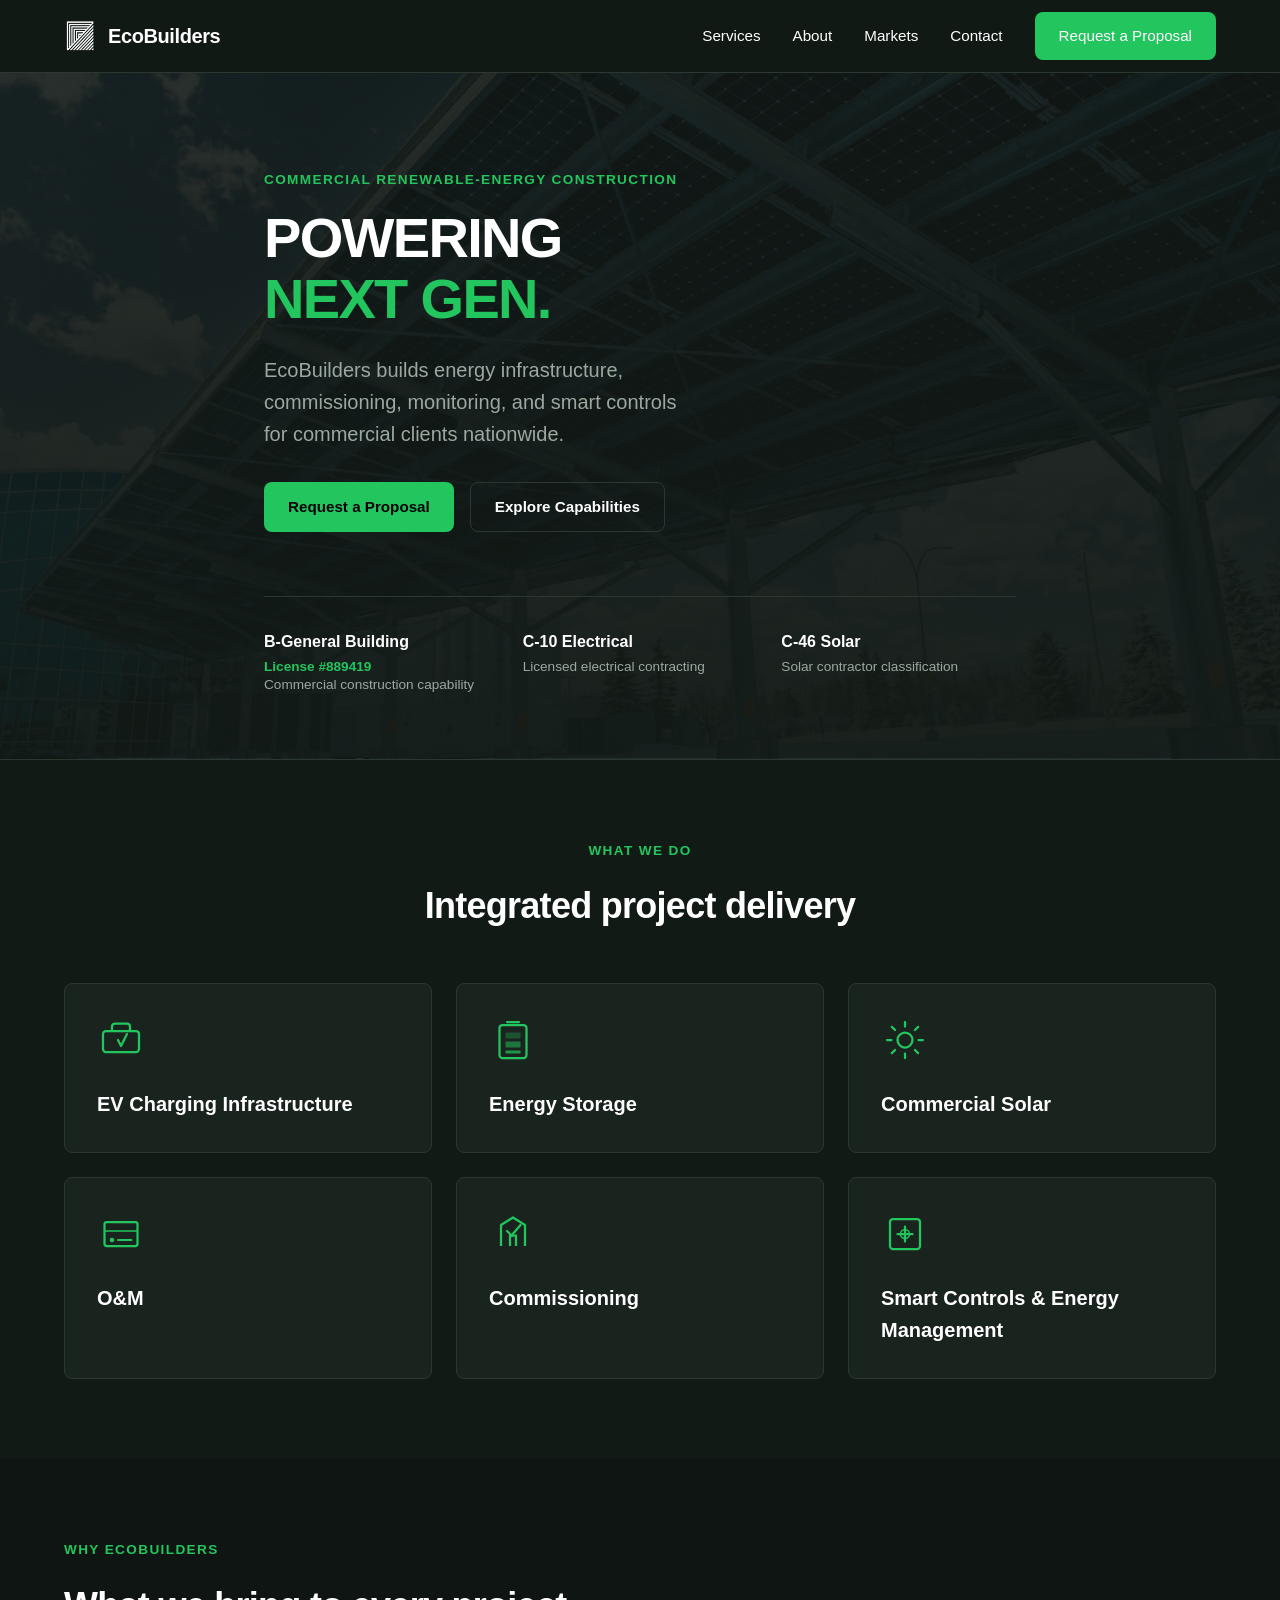
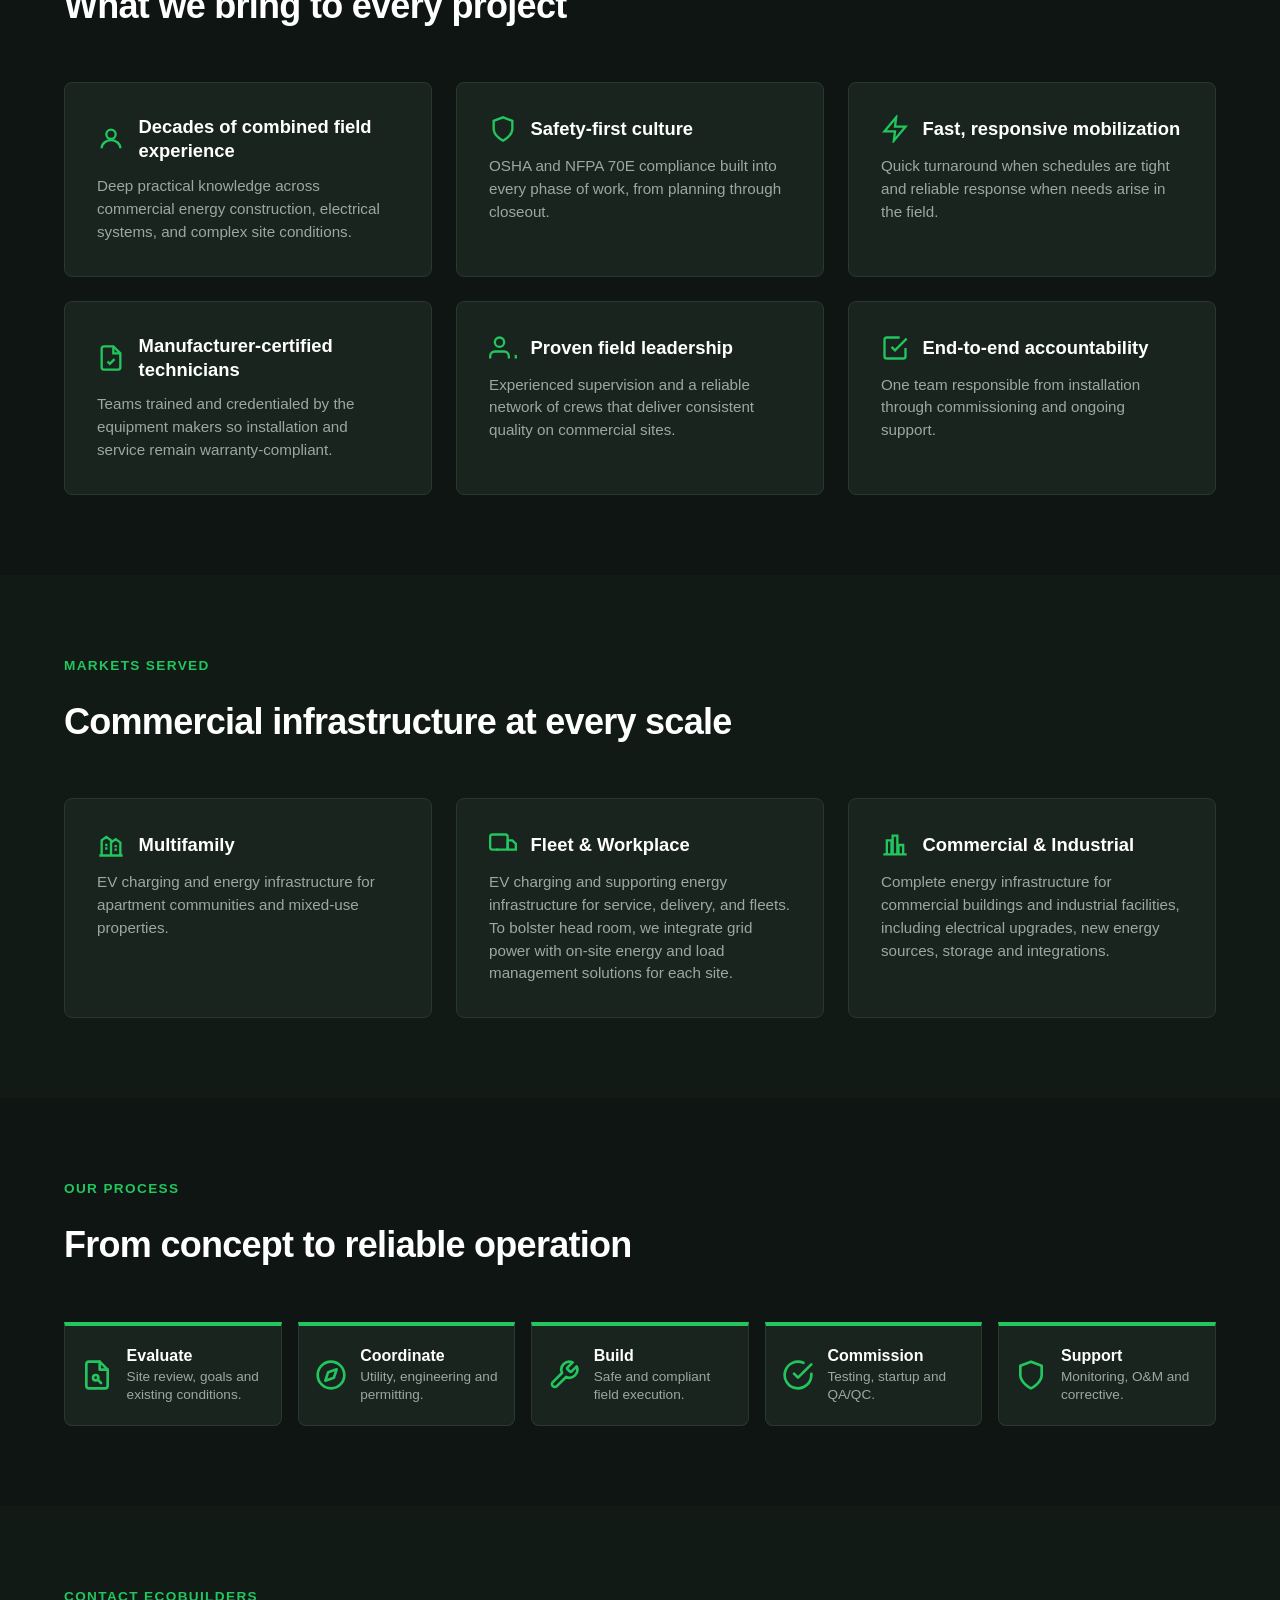
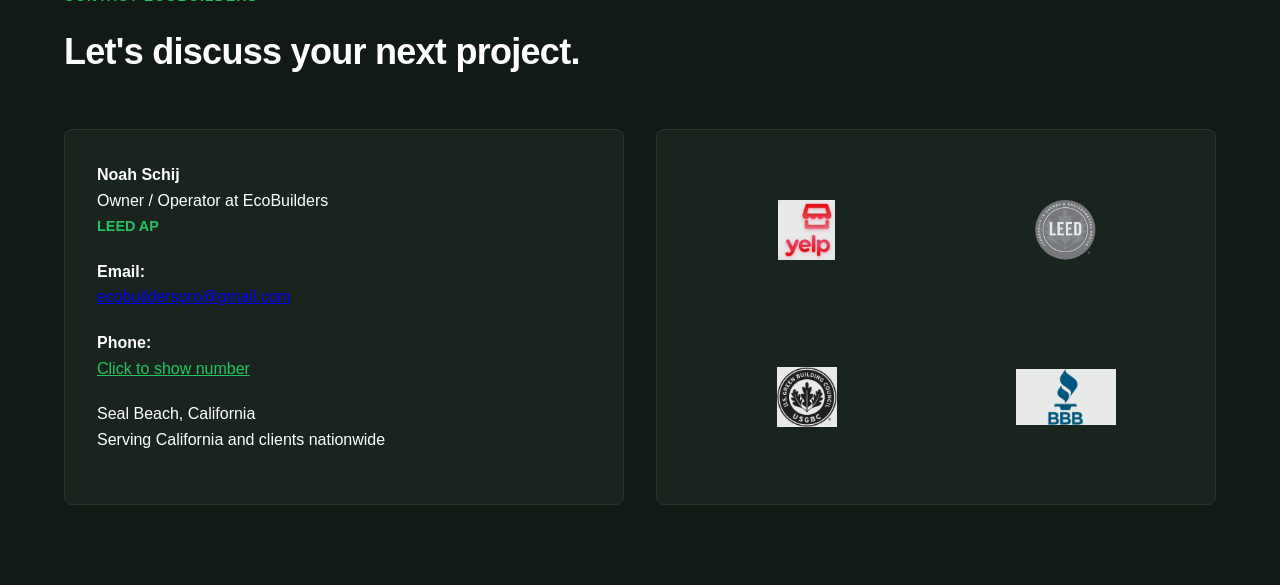
==== commit 02ef298c: "Add files via upload" ====
--- a/index.html
+++ b/index.html
@@ -40,11 +40,8 @@
         </div>
         <div class="hero-trust">
           <div>
-            <strong>License #889419</strong>
-            <span>California licensed contractor</span>
-          </div>
-          <div>
             <strong>B-General Building</strong>
+            <span class="trust-license">License #889419</span>
             <span>Commercial construction capability</span>
           </div>
           <div>
@@ -155,7 +152,7 @@
           </article>
           <article class="card dark">
             <div class="card-header">
-              <div class="card-icon"><svg viewBox="0 0 24 24" fill="none" stroke="currentColor" stroke-width="2"><path d="M17 21v-2a4 4 0 00-4-4H5a4 4 0 00-4 4v2"/><circle cx="9" cy="7" r="4"/><path d="M23 21v-2a4 4 0 00-3-3.87M16 3.13a4 4 0 010 7.75"/></svg></div>
+              <div class="card-icon"><svg viewBox="0 0 24 24" fill="none" stroke="currentColor" stroke-width="2"><path d="M17 21v-2a4 4 0 00-4-4H5a4 4 0 00-4 4v2"/><circle cx="9" cy="7" r="4"/><path d="M23 21v-2a4 4 0 010 7.75"/></svg></div>
               <h3>Proven field leadership</h3>
             </div>
             <p>Experienced supervision and a reliable network of crews that deliver consistent quality on commercial sites.</p>
@@ -218,7 +215,7 @@
         <div class="process">
           <div class="step">
             <div class="step-icon">
-              <!-- Evaluate: Search / Review -->
+              <!-- Evaluate -->
               <svg viewBox="0 0 24 24" fill="none" stroke="currentColor" stroke-width="2" stroke-linecap="round" stroke-linejoin="round"><path d="M14 2H6a2 2 0 00-2 2v16a2 2 0 002 2h12a2 2 0 002-2V8z"/><polyline points="14 2 14 8 20 8"/><circle cx="11" cy="14" r="2"/><line x1="12.5" y1="15.5" x2="15" y2="18"/></svg>
             </div>
             <div class="step-text">
@@ -229,7 +226,7 @@
 
           <div class="step">
             <div class="step-icon">
-              <!-- Coordinate: Compass / Network -->
+              <!-- Coordinate -->
               <svg viewBox="0 0 24 24" fill="none" stroke="currentColor" stroke-width="2" stroke-linecap="round" stroke-linejoin="round"><circle cx="12" cy="12" r="10"/><polygon points="16.24 7.76 14.12 14.12 7.76 16.24 9.88 9.88 16.24 7.76"/></svg>
             </div>
             <div class="step-text">
@@ -240,7 +237,7 @@
 
           <div class="step">
             <div class="step-icon">
-              <!-- Build: Hammer / Wrench -->
+              <!-- Build -->
               <svg viewBox="0 0 24 24" fill="none" stroke="currentColor" stroke-width="2" stroke-linecap="round" stroke-linejoin="round"><path d="M14.7 6.3a1 1 0 000 1.4l1.6 1.6a1 1 0 001.4 0l3.77-3.77a6 6 0 01-7.94 7.94l-6.91 6.91a2.12 2.12 0 01-3-3l6.91-6.91a6 6 0 017.94-7.94l-3.76 3.76z"/></svg>
             </div>
             <div class="step-text">
@@ -251,7 +248,7 @@
 
           <div class="step">
             <div class="step-icon">
-              <!-- Commission: Check Circle -->
+              <!-- Commission -->
               <svg viewBox="0 0 24 24" fill="none" stroke="currentColor" stroke-width="2" stroke-linecap="round" stroke-linejoin="round"><path d="M22 11.08V12a10 10 0 11-5.93-9.14"/><polyline points="22 4 12 14.01 9 11.01"/></svg>
             </div>
             <div class="step-text">
@@ -262,7 +259,7 @@
 
           <div class="step">
             <div class="step-icon">
-              <!-- Support: Shield / Protection -->
+              <!-- Support -->
               <svg viewBox="0 0 24 24" fill="none" stroke="currentColor" stroke-width="2" stroke-linecap="round" stroke-linejoin="round"><path d="M12 22s8-4 8-10V5l-8-3-8 3v7c0 6 8 10 8 10z"/></svg>
             </div>
             <div class="step-text">
@@ -304,7 +301,7 @@
   </main>
 
   <script>
-    // 1. Theme Toggle Logic (Dark/Light Mode)
+    // 1. Theme Toggle Logic
     const themeToggle = document.querySelector('header .logo-link');
     const logoMark = document.querySelector('.nav-logo-mark');
 
--- a/styles.css
+++ b/styles.css
@@ -140,10 +140,15 @@
   color: var(--green);
 }
 
-/* Hero Section */
+/* Hero Section with hero-bg image */
 .hero {
   padding: 6rem 0 4rem;
   border-bottom: 1px solid var(--border-dark);
+  background-image: linear-gradient(rgba(18, 26, 22, 0.85), rgba(18, 26, 22, 0.95)), 
+                    url('assets/hero-bg.jpg');
+  background-position: center;
+  background-size: cover;
+  background-repeat: no-repeat;
 }
 
 .hero-content {
@@ -183,9 +188,10 @@
   margin-bottom: 4rem;
 }
 
+/* 3-Column Trust Layout */
 .hero-trust {
   display: grid;
-  grid-template-columns: repeat(auto-fit, minmax(180px, 1fr));
+  grid-template-columns: repeat(3, 1fr);
   gap: 1.5rem;
   padding-top: 2rem;
   border-top: 1px solid var(--border-dark);
@@ -194,11 +200,19 @@
 .hero-trust strong {
   display: block;
   font-size: 1rem;
+  margin-bottom: 0.2rem;
 }
 
 .hero-trust span {
+  display: block;
   font-size: 0.85rem;
   color: var(--text-muted);
+  line-height: 1.35;
+}
+
+.hero-trust .trust-license {
+  color: var(--green);
+  font-weight: 600;
 }
 
 /* Sections */
@@ -267,7 +281,7 @@
   font-weight: 700;
 }
 
-/* Cards (Why EcoBuilders & Markets) - Icon to the left of Title */
+/* Cards - Left Aligned Icons */
 .card {
   background: var(--bg-card-dark);
   border: 1px solid var(--border-dark);
@@ -309,7 +323,7 @@
   line-height: 1.5;
 }
 
-/* Our Process - Flex items with Icon Centered Vertically */
+/* Our Process - Vertically Centered Icons */
 .process {
   display: grid;
   grid-template-columns: repeat(auto-fit, minmax(200px, 1fr));
@@ -322,8 +336,6 @@
   border-top: 4px solid var(--green);
   padding: 1.25rem 1rem;
   border-radius: 0 0 var(--radius) var(--radius);
-  
-  /* Flex layout: Icon left, centered top to bottom */
   display: flex;
   align-items: center; 
   gap: 0.85rem;
@@ -363,7 +375,7 @@
   line-height: 1.35;
 }
 
-/* Contact Section */
+/* Contact Section & Badges */
 .contact-grid {
   display: grid;
   grid-template-columns: 1fr 1fr;
@@ -415,12 +427,13 @@
   max-width: 100px;
   max-height: 60px;
   object-fit: contain;
-  filter: grayscale(1) opacity(0.7);
-  transition: filter 0.2s;
+  opacity: 0.9;
+  transition: opacity 0.2s, transform 0.2s;
 }
 
 .icon-item img:hover {
-  filter: grayscale(0) opacity(1);
+  opacity: 1;
+  transform: scale(1.03);
 }
 
 /* Light Mode Overrides */
@@ -434,7 +447,12 @@
   border-bottom-color: var(--border-light);
 }
 
-body.light .hero,
+body.light .hero {
+  border-color: var(--border-light);
+  background-image: linear-gradient(rgba(244, 246, 244, 0.88), rgba(244, 246, 244, 0.96)), 
+                    url('assets/hero-bg.jpg');
+}
+
 body.light .hero-trust {
   border-color: var(--border-light);
 }
@@ -463,12 +481,16 @@
   color: #5C665F;
 }
 
-/* Responsive adjustments */
+/* Mobile Responsiveness */
 @media (max-width: 768px) {
   .hero h1 {
     font-size: 2.5rem;
   }
   
+  .hero-trust {
+    grid-template-columns: 1fr;
+  }
+
   .nav-links {
     display: none;
   }
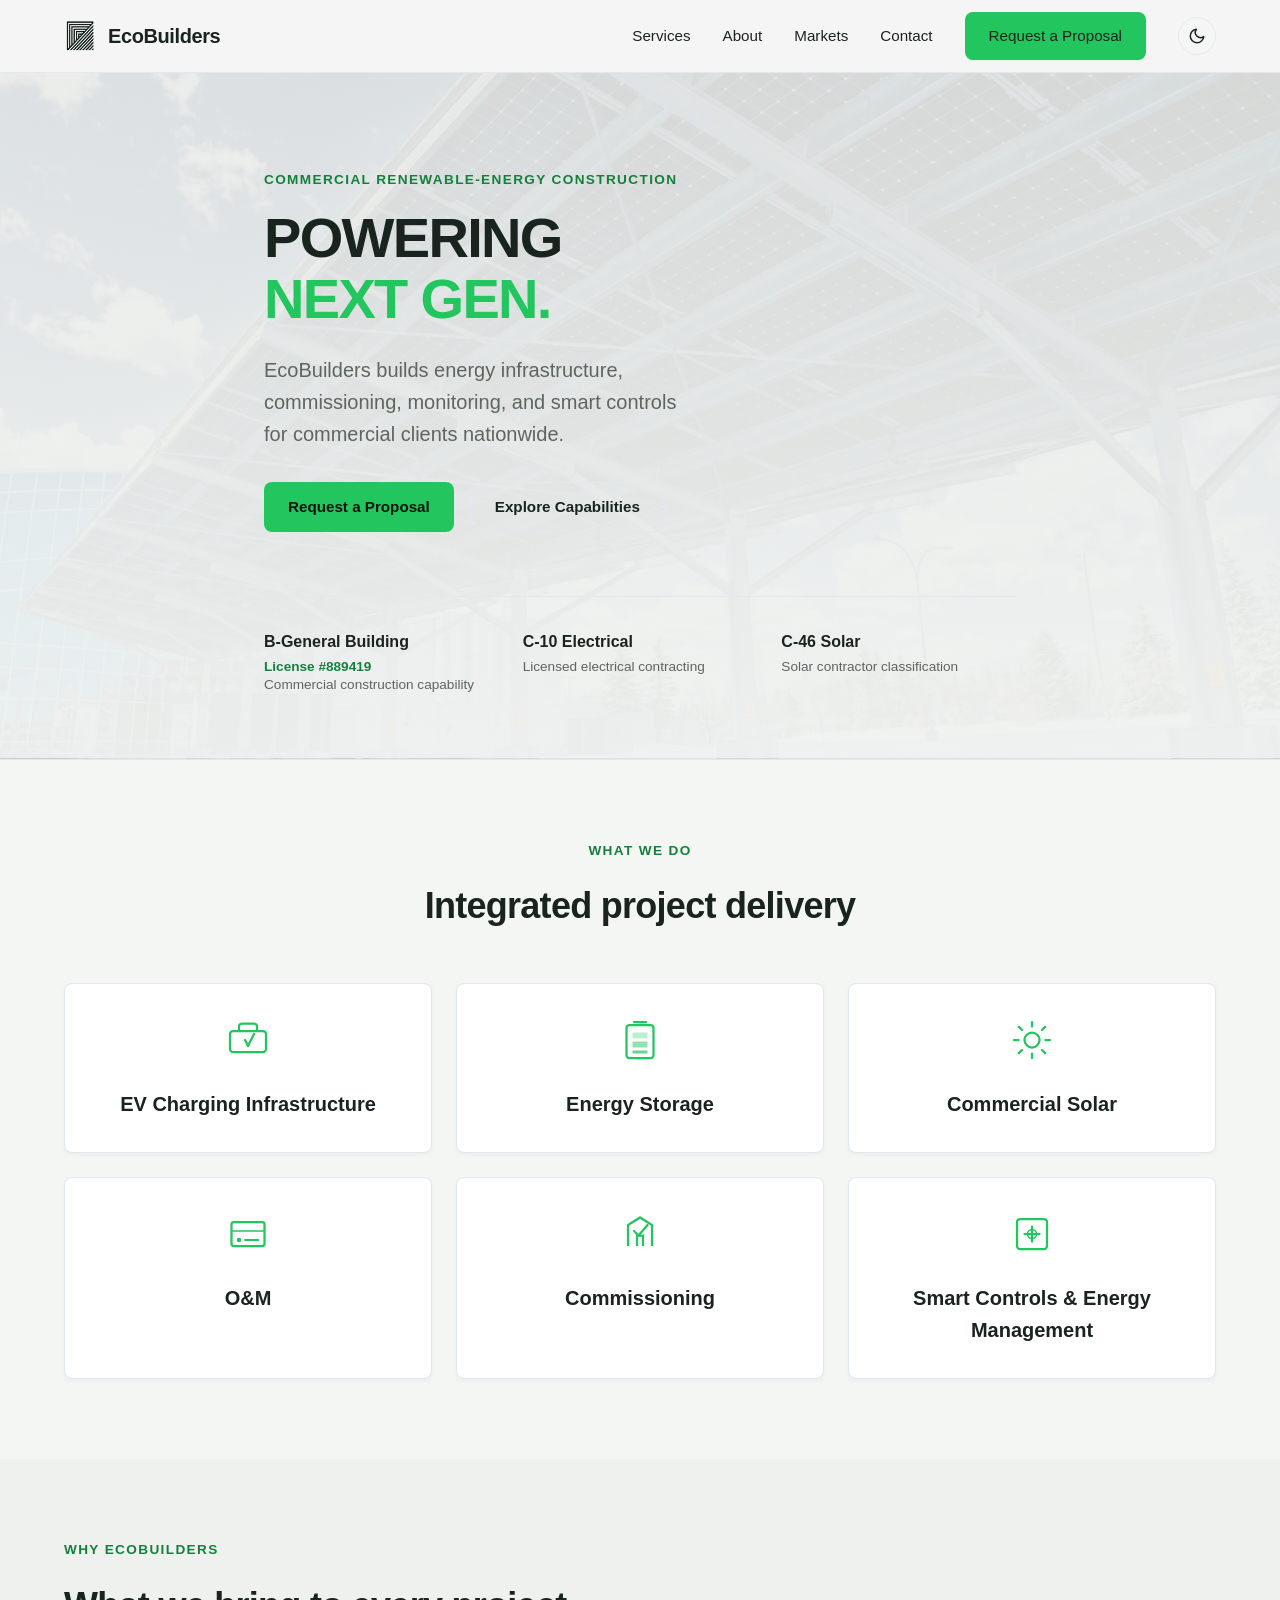
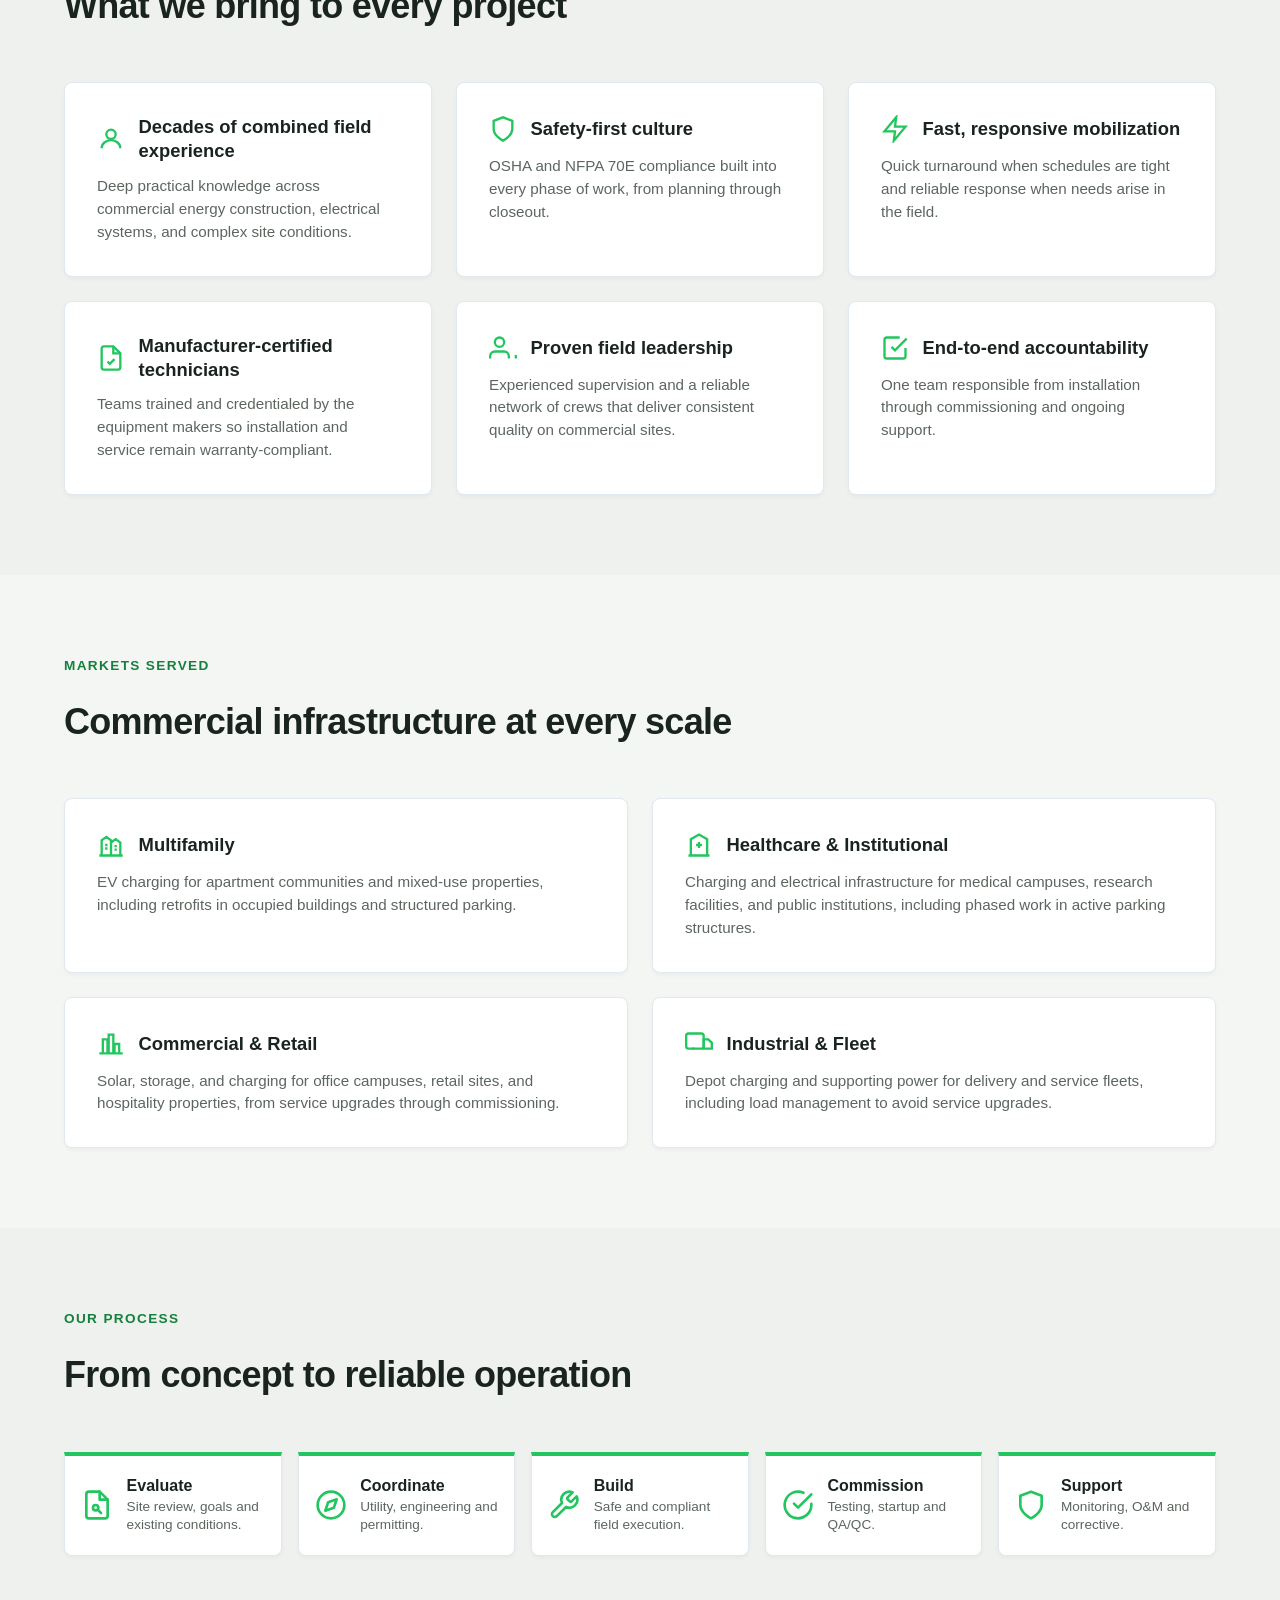
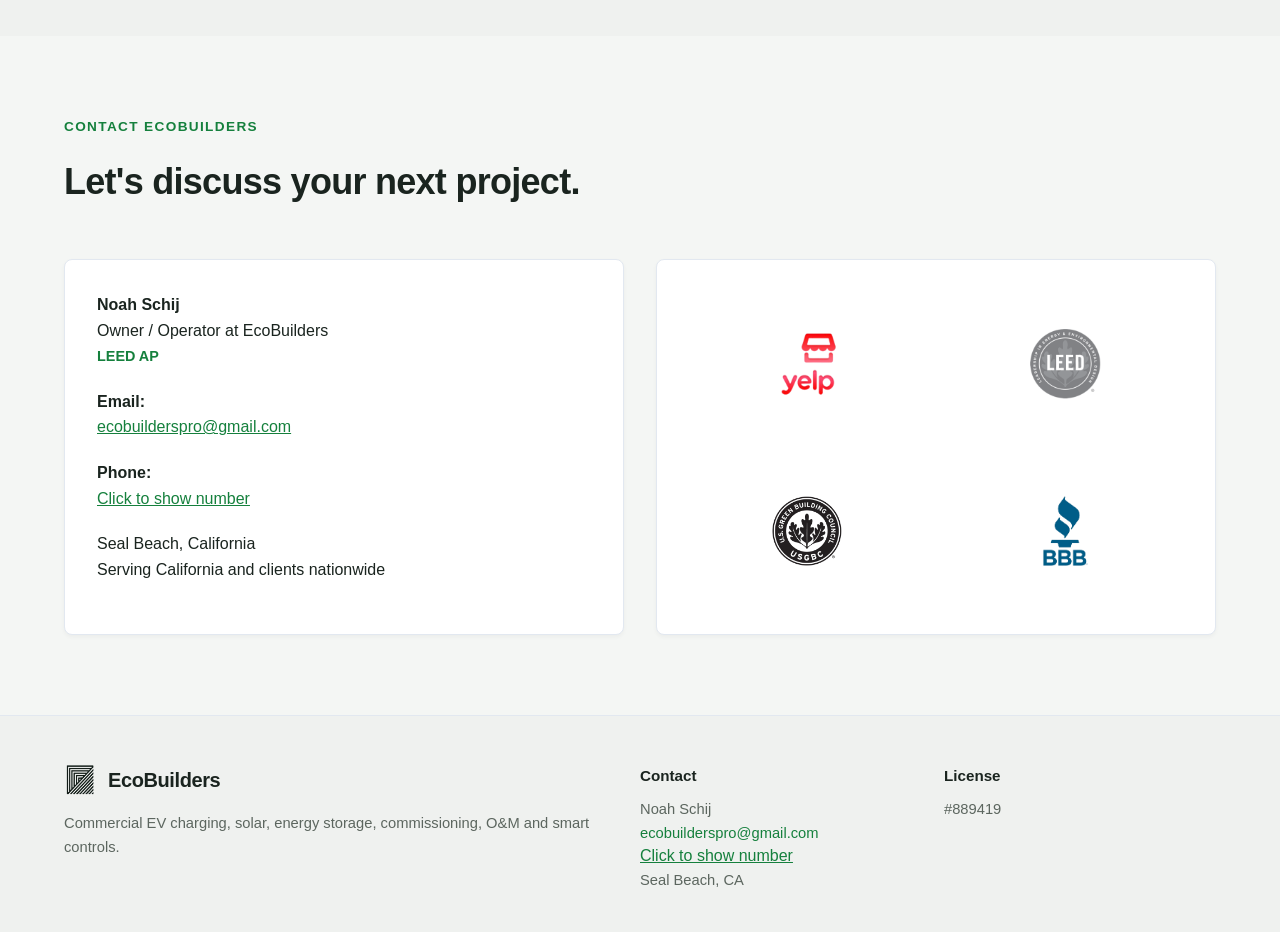
==== commit c5f629fc: "Add files via upload" ====
--- a/index.html
+++ b/index.html
@@ -3,27 +3,37 @@
 <head>
   <meta charset="utf-8">
   <meta name="viewport" content="width=device-width, initial-scale=1">
-  <title>EcoBuilders | EV Charging, Solar, Energy Storage & O&M</title>
-  <meta name="description" content="EcoBuilders delivers EV charging, solar, energy storage, commissioning, O&M, and smart controls for commercial clients across California and nationwide.">
-  <meta name="theme-color" content="#121A16">
+  <title>EcoBuilders | EV Charging, Solar, Energy Storage &amp; O&amp;M</title>
+  <meta name="description" content="EcoBuilders delivers EV charging, solar, energy storage, commissioning, O&amp;M, and smart controls for commercial clients across California and nationwide.">
+  <meta name="theme-color" content="#F4F6F4">
+  <!-- Sets the theme before first paint so dark-mode visitors never see a white flash. -->
+  <script>(function(){try{var s=localStorage.getItem('eb-theme');
+  document.documentElement.setAttribute('data-theme',
+    s||(window.matchMedia('(prefers-color-scheme: dark)').matches?'dark':'light'));}
+  catch(e){document.documentElement.setAttribute('data-theme','light');}})();</script>
   <link rel="stylesheet" href="styles.css">
 </head>
 <body>
   <header>
     <div class="container nav">
       <a href="index.html" class="logo-link">
-        <img class="nav-logo-mark" src="assets/ecobuilders-mark-white.png" alt="EcoBuilders Logo">
+        <img class="nav-logo-mark logo-on-light" src="assets/ecobuilders-mark-dark.png" alt="">
+        <img class="nav-logo-mark logo-on-dark" src="assets/ecobuilders-mark-white.png" alt="">
         <span class="nav-logo-text">EcoBuilders</span>
       </a>
       <button class="nav-toggle" aria-label="Toggle menu" aria-expanded="false">
         <span></span><span></span><span></span>
       </button>
       <nav class="nav-links">
-        <a href="#services">Services</a>
-        <a href="#about">About</a>
-        <a href="#markets">Markets</a>
-        <a href="#contact">Contact</a>
+        <a href="index.html#services">Services</a>
+        <a href="index.html#about">About</a>
+        <a href="index.html#markets">Markets</a>
+        <a href="index.html#contact">Contact</a>
         <a class="btn btn-primary" href="mailto:ecobuilderspro@gmail.com?subject=Project%20Inquiry%20-%20EcoBuilders">Request a Proposal</a>
+        <button class="theme-toggle" type="button" aria-label="Switch to dark mode" aria-pressed="false">
+          <svg class="icon-moon" viewBox="0 0 24 24" fill="none" stroke="currentColor" stroke-width="2" stroke-linecap="round" stroke-linejoin="round"><path d="M21 12.79A9 9 0 1111.21 3 7 7 0 0021 12.79z"/></svg>
+          <svg class="icon-sun" viewBox="0 0 24 24" fill="none" stroke="currentColor" stroke-width="2" stroke-linecap="round" stroke-linejoin="round"><circle cx="12" cy="12" r="4"/><path d="M12 2v2M12 20v2M4.9 4.9l1.4 1.4M17.7 17.7l1.4 1.4M2 12h2M20 12h2M4.9 19.1l1.4-1.4M17.7 6.3l1.4-1.4"/></svg>
+        </button>
       </nav>
     </div>
   </header>
@@ -56,7 +66,6 @@
       </div>
     </section>
 
-    <!-- SERVICES -->
     <section class="section" id="services">
       <div class="container">
         <div class="section-head centered">
@@ -65,7 +74,6 @@
             <h2>Integrated project delivery</h2>
           </div>
         </div>
-
         <div class="services-grid">
           <a href="services/ev-charging.html" class="service-card">
             <div class="service-icon">
@@ -73,35 +81,30 @@
             </div>
             <h3>EV Charging Infrastructure</h3>
           </a>
-
           <a href="services/energy-storage.html" class="service-card">
             <div class="service-icon">
               <svg viewBox="0 0 64 64" fill="none"><rect x="14" y="12" width="36" height="44" rx="4" stroke="currentColor" stroke-width="3"/><path d="M24 8h16" stroke="currentColor" stroke-width="3" stroke-linecap="round"/><rect x="22" y="22" width="20" height="8" rx="1" fill="currentColor" opacity="0.3"/><rect x="22" y="34" width="20" height="8" rx="1" fill="currentColor" opacity="0.5"/><rect x="22" y="46" width="20" height="4" rx="1" fill="currentColor" opacity="0.7"/></svg>
             </div>
             <h3>Energy Storage</h3>
           </a>
-
           <a href="services/commercial-solar.html" class="service-card">
             <div class="service-icon">
               <svg viewBox="0 0 64 64" fill="none"><circle cx="32" cy="32" r="10" stroke="currentColor" stroke-width="3"/><path d="M32 8v6M32 50v6M8 32h6M50 32h6M14.5 14.5l4.2 4.2M45.3 45.3l4.2 4.2M14.5 49.5l4.2-4.2M45.3 18.7l4.2-4.2" stroke="currentColor" stroke-width="3" stroke-linecap="round"/></svg>
             </div>
             <h3>Commercial Solar</h3>
           </a>
-
           <a href="services/om.html" class="service-card">
             <div class="service-icon">
               <svg viewBox="0 0 64 64" fill="none"><rect x="10" y="16" width="44" height="32" rx="3" stroke="currentColor" stroke-width="3"/><path d="M10 28h44" stroke="currentColor" stroke-width="2"/><circle cx="20" cy="40" r="3" fill="currentColor"/><path d="M28 40h18" stroke="currentColor" stroke-width="2.5" stroke-linecap="round"/></svg>
             </div>
             <h3>O&amp;M</h3>
           </a>
-
           <a href="services/commissioning.html" class="service-card">
             <div class="service-icon">
               <svg viewBox="0 0 64 64" fill="none"><path d="M16 48V20l16-10 16 10v28" stroke="currentColor" stroke-width="3" stroke-linejoin="round"/><path d="M28 48V34h8v14" stroke="currentColor" stroke-width="3"/><path d="M24 28l6 6 12-14" stroke="currentColor" stroke-width="3" stroke-linecap="round" stroke-linejoin="round"/></svg>
             </div>
             <h3>Commissioning</h3>
           </a>
-
           <a href="services/smart-controls.html" class="service-card">
             <div class="service-icon">
               <svg viewBox="0 0 64 64" fill="none"><rect x="12" y="12" width="40" height="40" rx="4" stroke="currentColor" stroke-width="3"/><path d="M22 32h20M32 22v20" stroke="currentColor" stroke-width="3" stroke-linecap="round"/><circle cx="32" cy="32" r="6" stroke="currentColor" stroke-width="2"/></svg>
@@ -112,7 +115,6 @@
       </div>
     </section>
 
-    <!-- WHY ECOBUILDERS -->
     <section class="section section-dark" id="about">
       <div class="container">
         <div class="section-head">
@@ -168,7 +170,6 @@
       </div>
     </section>
 
-    <!-- MARKETS SERVED -->
     <section class="section" id="markets">
       <div class="container">
         <div class="section-head">
@@ -177,33 +178,39 @@
             <h2>Commercial infrastructure at every scale</h2>
           </div>
         </div>
-        <div class="grid-3">
+        <div class="grid-4">
           <article class="card">
             <div class="card-header">
               <div class="card-icon"><svg viewBox="0 0 24 24" fill="none" stroke="currentColor" stroke-width="2"><path d="M4 21V8l4-3 4 3v13M12 21V10l4-3 4 3v11M2 21h20M7 12h2M7 15h2M15 13h2M15 16h2"/></svg></div>
               <h3>Multifamily</h3>
             </div>
-            <p>EV charging and energy infrastructure for apartment communities and mixed-use properties.</p>
+            <p>EV charging for apartment communities and mixed-use properties, including retrofits in occupied buildings and structured parking.</p>
           </article>
           <article class="card">
             <div class="card-header">
+              <div class="card-icon"><svg viewBox="0 0 24 24" fill="none" stroke="currentColor" stroke-width="2"><path d="M3 21h18M5 21V7l7-4 7 4v14"/><path d="M12 9.5v5M9.5 12h5"/></svg></div>
+              <h3>Healthcare &amp; Institutional</h3>
+            </div>
+            <p>Charging and electrical infrastructure for medical campuses, research facilities, and public institutions, including phased work in active parking structures.</p>
+          </article>
+          <article class="card">
+            <div class="card-header">
+              <div class="card-icon"><svg viewBox="0 0 24 24" fill="none" stroke="currentColor" stroke-width="2"><path d="M2 20h20M5 20V8h4v12M10 20V4h4v16M15 20v-8h4v8"/></svg></div>
+              <h3>Commercial &amp; Retail</h3>
+            </div>
+            <p>Solar, storage, and charging for office campuses, retail sites, and hospitality properties, from service upgrades through commissioning.</p>
+          </article>
+          <article class="card">
+            <div class="card-header">
               <div class="card-icon"><svg viewBox="0 0 24 24" fill="none" stroke="currentColor" stroke-width="2"><rect x="1" y="3" width="15" height="13" rx="2"/><path d="M16 8h4l3 3v5h-7V8zM6 16h2M15 16h2"/></svg></div>
-              <h3>Fleet &amp; Workplace</h3>
-            </div>
-            <p>EV charging and supporting energy infrastructure for service, delivery, and fleets. To bolster head room, we integrate grid power with on-site energy and load management solutions for each site.</p>
-          </article>
-          <article class="card">
-            <div class="card-header">
-              <div class="card-icon"><svg viewBox="0 0 24 24" fill="none" stroke="currentColor" stroke-width="2"><path d="M2 20h20M5 20V8h4v12M10 20V4h4v16M15 20v-8h4v8"/></svg></div>
-              <h3>Commercial &amp; Industrial</h3>
-            </div>
-            <p>Complete energy infrastructure for commercial buildings and industrial facilities, including electrical upgrades, new energy sources, storage and integrations.</p>
-          </article>
-        </div>
-      </div>
-    </section>
-
-    <!-- OUR PROCESS -->
+              <h3>Industrial &amp; Fleet</h3>
+            </div>
+            <p>Depot charging and supporting power for delivery and service fleets, including load management to avoid service upgrades.</p>
+          </article>
+        </div>
+      </div>
+    </section>
+
     <section class="section section-dark" id="process">
       <div class="container">
         <div class="section-head">
@@ -215,7 +222,6 @@
         <div class="process">
           <div class="step">
             <div class="step-icon">
-              <!-- Evaluate -->
               <svg viewBox="0 0 24 24" fill="none" stroke="currentColor" stroke-width="2" stroke-linecap="round" stroke-linejoin="round"><path d="M14 2H6a2 2 0 00-2 2v16a2 2 0 002 2h12a2 2 0 002-2V8z"/><polyline points="14 2 14 8 20 8"/><circle cx="11" cy="14" r="2"/><line x1="12.5" y1="15.5" x2="15" y2="18"/></svg>
             </div>
             <div class="step-text">
@@ -223,10 +229,8 @@
               <span>Site review, goals and existing conditions.</span>
             </div>
           </div>
-
-          <div class="step">
-            <div class="step-icon">
-              <!-- Coordinate -->
+          <div class="step">
+            <div class="step-icon">
               <svg viewBox="0 0 24 24" fill="none" stroke="currentColor" stroke-width="2" stroke-linecap="round" stroke-linejoin="round"><circle cx="12" cy="12" r="10"/><polygon points="16.24 7.76 14.12 14.12 7.76 16.24 9.88 9.88 16.24 7.76"/></svg>
             </div>
             <div class="step-text">
@@ -234,10 +238,8 @@
               <span>Utility, engineering and permitting.</span>
             </div>
           </div>
-
-          <div class="step">
-            <div class="step-icon">
-              <!-- Build -->
+          <div class="step">
+            <div class="step-icon">
               <svg viewBox="0 0 24 24" fill="none" stroke="currentColor" stroke-width="2" stroke-linecap="round" stroke-linejoin="round"><path d="M14.7 6.3a1 1 0 000 1.4l1.6 1.6a1 1 0 001.4 0l3.77-3.77a6 6 0 01-7.94 7.94l-6.91 6.91a2.12 2.12 0 01-3-3l6.91-6.91a6 6 0 017.94-7.94l-3.76 3.76z"/></svg>
             </div>
             <div class="step-text">
@@ -245,10 +247,8 @@
               <span>Safe and compliant field execution.</span>
             </div>
           </div>
-
-          <div class="step">
-            <div class="step-icon">
-              <!-- Commission -->
+          <div class="step">
+            <div class="step-icon">
               <svg viewBox="0 0 24 24" fill="none" stroke="currentColor" stroke-width="2" stroke-linecap="round" stroke-linejoin="round"><path d="M22 11.08V12a10 10 0 11-5.93-9.14"/><polyline points="22 4 12 14.01 9 11.01"/></svg>
             </div>
             <div class="step-text">
@@ -256,10 +256,8 @@
               <span>Testing, startup and QA/QC.</span>
             </div>
           </div>
-
-          <div class="step">
-            <div class="step-icon">
-              <!-- Support -->
+          <div class="step">
+            <div class="step-icon">
               <svg viewBox="0 0 24 24" fill="none" stroke="currentColor" stroke-width="2" stroke-linecap="round" stroke-linejoin="round"><path d="M12 22s8-4 8-10V5l-8-3-8 3v7c0 6 8 10 8 10z"/></svg>
             </div>
             <div class="step-text">
@@ -271,7 +269,6 @@
       </div>
     </section>
 
-    <!-- CONTACT -->
     <section class="section" id="contact">
       <div class="container">
         <div class="section-head">
@@ -284,7 +281,7 @@
           <div class="contact-card">
             <p><strong>Noah Schij</strong><br>Owner / Operator at EcoBuilders<br><span class="credential-line">LEED AP</span></p>
             <p><strong>Email:</strong><br><a href="mailto:ecobuilderspro@gmail.com">ecobuilderspro@gmail.com</a></p>
-            <p><strong>Phone:</strong><br><button type="button" class="phone-reveal" id="phoneReveal">Click to show number</button></p>
+            <p><strong>Phone:</strong><br><button type="button" class="phone-reveal">Click to show number</button></p>
             <p>Seal Beach, California<br>Serving California and clients nationwide</p>
           </div>
           <div class="contact-card contact-icons">
@@ -300,44 +297,47 @@
     </section>
   </main>
 
-  <script>
-    // 1. Theme Toggle Logic
-    const themeToggle = document.querySelector('header .logo-link');
-    const logoMark = document.querySelector('.nav-logo-mark');
-
-    if (themeToggle) {
-      themeToggle.addEventListener('click', (e) => {
-        e.preventDefault();
-        const isLight = document.body.classList.toggle('light');
-
-        if (logoMark) {
-          logoMark.src = isLight ? 'assets/ecobuilders-mark-dark.png' : 'assets/ecobuilders-mark-white.png';
-        }
-      });
-    }
-
-    // 2. Mobile Nav Toggle
-    const toggle = document.querySelector('.nav-toggle');
-    const nav = document.querySelector('.nav-links');
-    if (toggle && nav) {
-      toggle.addEventListener('click', () => {
-        const isOpen = nav.classList.toggle('open');
-        toggle.setAttribute('aria-expanded', isOpen);
-        document.body.classList.toggle('menu-open', isOpen);
-      });
-    }
-
-    // 3. Phone Reveal Logic
-    const phoneBtn = document.querySelector('.phone-reveal');
-    if (phoneBtn) {
-      phoneBtn.addEventListener('click', () => {
-        const phoneLink = document.createElement('a');
-        phoneLink.href = 'tel:5625071350';
-        phoneLink.textContent = '(562) 507-1350';
-        phoneLink.className = 'phone-reveal revealed'; 
-        phoneBtn.parentNode.replaceChild(phoneLink, phoneBtn);
-      });
-    }
-  </script>
+  <footer>
+    <div class="container footer-grid">
+      <div>
+        <div class="logo-link">
+          <img class="nav-logo-mark logo-on-light" src="assets/ecobuilders-mark-dark.png" alt="">
+          <img class="nav-logo-mark logo-on-dark" src="assets/ecobuilders-mark-white.png" alt="">
+          <span class="nav-logo-text">EcoBuilders</span>
+        </div>
+        <p>Commercial EV charging, solar, energy storage, commissioning, O&amp;M and smart controls.</p>
+      </div>
+      <div>
+        <strong>Contact</strong>
+        <p>Noah Schij<br>
+          <a href="mailto:ecobuilderspro@gmail.com">ecobuilderspro@gmail.com</a><br>
+          <button type="button" class="phone-reveal">Click to show number</button><br>
+          Seal Beach, CA</p>
+      </div>
+      <div>
+        <strong>License</strong>
+        <p>#889419</p>
+      </div>
+    </div>
+  </footer>
+
+  <div id="galleryModal" hidden role="dialog" aria-modal="true" aria-labelledby="galleryTitle">
+    <div class="gallery-backdrop"></div>
+    <div class="gallery-panel">
+      <div class="gallery-stage">
+        <button class="gallery-close" type="button" aria-label="Close gallery">&times;</button>
+        <button class="gallery-nav prev" type="button" aria-label="Previous image">&#8249;</button>
+        <img id="galleryMainImg" src="" alt="">
+        <button class="gallery-nav next" type="button" aria-label="Next image">&#8250;</button>
+      </div>
+      <div class="gallery-meta">
+        <h3 id="galleryTitle"></h3>
+        <p id="galleryDesc"></p>
+      </div>
+      <div class="gallery-thumbs" id="galleryThumbs"></div>
+    </div>
+  </div>
+
+  <script src="site.js"></script>
 </body>
-</html>+</html>
--- a/styles.css
+++ b/styles.css
@@ -1,33 +1,70 @@
+/* ==========================================================================
+   EcoBuilders — stylesheet
+   Colours are defined once as tokens below and reused everywhere. To change
+   a colour site-wide, edit it here only. Dark mode swaps the same token
+   names, so any new component inherits dark mode automatically.
+   ========================================================================== */
+
 :root {
-  --bg-dark: #121A16;
-  --bg-card-dark: #1A241F;
-  --bg-light: #F4F6F4;
-  --bg-card-light: #FFFFFF;
-  --text-dark: #FFFFFF;
-  --text-light: #1A241F;
-  --text-muted: #9BA8A0;
+  color-scheme: light;
+
+  /* brand — identical in both themes */
   --green: #22C55E;
   --green-hover: #16A34A;
-  --border-dark: #2A3830;
-  --border-light: #E2E8F0;
+  --green-ink: #15803D;          /* green text on light backgrounds */
   --radius: 8px;
   --max-width: 1200px;
-}
-
-/* Base resets */
-* {
-  box-sizing: border-box;
-  margin: 0;
-  padding: 0;
-}
+
+  /* semantic — light theme */
+  --bg: #F4F6F4;
+  --surface: #FFFFFF;
+  --surface-alt: rgba(0, 0, 0, 0.02);
+  --text: #1A241F;
+  --muted: #5C665F;
+  --border: #E2E8F0;
+  --shadow: 0 2px 4px rgba(0, 0, 0, 0.04);
+  --shadow-lg: 0 18px 50px rgba(0, 0, 0, 0.18);
+  --header-bg: rgba(244, 246, 244, 0.9);
+  --hero-scrim-a: rgba(244, 246, 244, 0.88);
+  --hero-scrim-b: rgba(244, 246, 244, 0.96);
+  --btn-primary-ink: #06130B;
+  --backdrop: rgba(12, 18, 15, 0.72);
+  --thumb-ring: rgba(0, 0, 0, 0.08);
+}
+
+[data-theme="dark"] {
+  color-scheme: dark;
+
+  --bg: #121A16;
+  --surface: #1A241F;
+  --surface-alt: rgba(255, 255, 255, 0.03);
+  --text: #FFFFFF;
+  --muted: #9BA8A0;
+  --border: #2A3830;
+  --shadow: none;
+  --shadow-lg: 0 18px 50px rgba(0, 0, 0, 0.55);
+  --header-bg: rgba(18, 26, 22, 0.9);
+  --hero-scrim-a: rgba(18, 26, 22, 0.85);
+  --hero-scrim-b: rgba(18, 26, 22, 0.95);
+  --green-ink: #4ADE80;
+  --backdrop: rgba(0, 0, 0, 0.82);
+  --thumb-ring: rgba(255, 255, 255, 0.12);
+}
+
+/* Base */
+* { box-sizing: border-box; margin: 0; padding: 0; }
+
+html { scroll-behavior: smooth; }
 
 body {
   font-family: -apple-system, BlinkMacSystemFont, "Segoe UI", Roboto, Helvetica, Arial, sans-serif;
-  background-color: var(--bg-dark);
-  color: var(--text-dark);
+  background-color: var(--bg);
+  color: var(--text);
   line-height: 1.6;
   transition: background-color 0.3s ease, color 0.3s ease;
 }
+
+img { max-width: 100%; }
 
 .container {
   max-width: var(--max-width);
@@ -35,14 +72,14 @@
   padding: 0 1.5rem;
 }
 
-/* Header & Nav */
+/* Header & nav */
 header {
   position: sticky;
   top: 0;
   z-index: 100;
-  background: rgba(18, 26, 22, 0.9);
+  background: var(--header-bg);
   backdrop-filter: blur(8px);
-  border-bottom: 1px solid var(--border-dark);
+  border-bottom: 1px solid var(--border);
 }
 
 .nav {
@@ -60,10 +97,13 @@
   color: currentColor;
 }
 
-.nav-logo-mark {
-  height: 32px;
-  width: auto;
-}
+.nav-logo-mark { height: 32px; width: auto; }
+
+/* Two logo files, one per theme — swapped in CSS so there is no flash
+   and no JavaScript needed. */
+[data-theme="light"] .logo-on-dark,
+:root:not([data-theme="dark"]) .logo-on-dark { display: none; }
+[data-theme="dark"] .logo-on-light { display: none; }
 
 .nav-logo-text {
   font-size: 1.25rem;
@@ -85,9 +125,7 @@
   transition: color 0.2s;
 }
 
-.nav-links a:hover {
-  color: var(--green);
-}
+.nav-links a:hover { color: var(--green); }
 
 .nav-toggle {
   display: none;
@@ -95,6 +133,7 @@
   border: none;
   cursor: pointer;
   padding: 0.5rem;
+  color: currentColor;
 }
 
 .nav-toggle span {
@@ -104,6 +143,36 @@
   background-color: currentColor;
   margin: 5px 0;
 }
+
+/* Theme toggle */
+.theme-toggle {
+  display: inline-flex;
+  align-items: center;
+  justify-content: center;
+  width: 38px;
+  height: 38px;
+  flex-shrink: 0;
+  border: 1px solid var(--border);
+  border-radius: 50%;
+  background: transparent;
+  color: currentColor;
+  cursor: pointer;
+  transition: border-color 0.2s, color 0.2s, background-color 0.2s;
+}
+
+.theme-toggle:hover {
+  border-color: var(--green);
+  color: var(--green);
+}
+
+.theme-toggle svg {
+  width: 18px;
+  height: 18px;
+  display: block;
+}
+
+[data-theme="dark"] .theme-toggle .icon-moon { display: none; }
+:root:not([data-theme="dark"]) .theme-toggle .icon-sun { display: none; }
 
 /* Buttons */
 .btn {
@@ -122,7 +191,7 @@
 
 .btn-primary {
   background-color: var(--green);
-  color: #000;
+  color: var(--btn-primary-ink);
 }
 
 .btn-primary:hover {
@@ -131,7 +200,7 @@
 }
 
 .btn-outline {
-  border: 1px solid var(--border-dark);
+  border: 1px solid var(--border);
   color: currentColor;
 }
 
@@ -140,23 +209,21 @@
   color: var(--green);
 }
 
-/* Hero Section with hero-bg image */
+/* Hero */
 .hero {
   padding: 6rem 0 4rem;
-  border-bottom: 1px solid var(--border-dark);
-  background-image: linear-gradient(rgba(18, 26, 22, 0.85), rgba(18, 26, 22, 0.95)), 
+  border-bottom: 1px solid var(--border);
+  background-image: linear-gradient(var(--hero-scrim-a), var(--hero-scrim-b)),
                     url('assets/hero-bg.jpg');
   background-position: center;
   background-size: cover;
   background-repeat: no-repeat;
 }
 
-.hero-content {
-  max-width: 800px;
-}
+.hero-content { max-width: 800px; }
 
 .eyebrow {
-  color: var(--green);
+  color: var(--green-ink);
   text-transform: uppercase;
   font-size: 0.85rem;
   font-weight: 700;
@@ -172,13 +239,11 @@
   margin-bottom: 1.5rem;
 }
 
-.hero h1 span {
-  color: var(--green);
-}
+.hero h1 span { color: var(--green); }
 
 .hero p {
   font-size: 1.25rem;
-  color: var(--text-muted);
+  color: var(--muted);
   margin-bottom: 2rem;
 }
 
@@ -186,15 +251,15 @@
   display: flex;
   gap: 1rem;
   margin-bottom: 4rem;
-}
-
-/* 3-Column Trust Layout */
+  flex-wrap: wrap;
+}
+
 .hero-trust {
   display: grid;
   grid-template-columns: repeat(3, 1fr);
   gap: 1.5rem;
   padding-top: 2rem;
-  border-top: 1px solid var(--border-dark);
+  border-top: 1px solid var(--border);
 }
 
 .hero-trust strong {
@@ -206,31 +271,20 @@
 .hero-trust span {
   display: block;
   font-size: 0.85rem;
-  color: var(--text-muted);
+  color: var(--muted);
   line-height: 1.35;
 }
 
 .hero-trust .trust-license {
-  color: var(--green);
+  color: var(--green-ink);
   font-weight: 600;
 }
 
 /* Sections */
-.section {
-  padding: 5rem 0;
-}
-
-.section-dark {
-  background-color: rgba(0, 0, 0, 0.2);
-}
-
-.section-head {
-  margin-bottom: 3rem;
-}
-
-.section-head.centered {
-  text-align: center;
-}
+.section { padding: 5rem 0; }
+.section-dark { background-color: var(--surface-alt); }
+.section-head { margin-bottom: 3rem; }
+.section-head.centered { text-align: center; }
 
 .section-head h2 {
   font-size: 2.25rem;
@@ -245,16 +299,23 @@
   gap: 1.5rem;
 }
 
+/* Four-up markets grid: 2x2 on desktop so four cards sit even. */
+.grid-4 {
+  display: grid;
+  grid-template-columns: repeat(2, 1fr);
+  gap: 1.5rem;
+}
+
 .services-grid {
   display: grid;
   grid-template-columns: repeat(auto-fit, minmax(280px, 1fr));
   gap: 1.5rem;
 }
 
-/* Service Cards */
+/* Service cards */
 .service-card {
-  background: var(--bg-card-dark);
-  border: 1px solid var(--border-dark);
+  background: var(--surface);
+  border: 1px solid var(--border);
   border-radius: var(--radius);
   padding: 2rem;
   text-decoration: none;
@@ -262,7 +323,10 @@
   transition: transform 0.2s, border-color 0.2s;
   display: flex;
   flex-direction: column;
+  align-items: center;
+  text-align: center;
   gap: 1.5rem;
+  box-shadow: var(--shadow);
 }
 
 .service-card:hover {
@@ -274,21 +338,20 @@
   width: 48px;
   height: 48px;
   color: var(--green);
-}
-
-.service-card h3 {
-  font-size: 1.25rem;
-  font-weight: 700;
-}
-
-/* Cards - Left Aligned Icons */
+  margin: 0 auto;
+}
+
+.service-card h3 { font-size: 1.25rem; font-weight: 700; }
+
+/* Content cards */
 .card {
-  background: var(--bg-card-dark);
-  border: 1px solid var(--border-dark);
+  background: var(--surface);
+  border: 1px solid var(--border);
   border-radius: var(--radius);
   padding: 2rem;
   display: flex;
   flex-direction: column;
+  box-shadow: var(--shadow);
 }
 
 .card-header {
@@ -305,25 +368,13 @@
   flex-shrink: 0;
 }
 
-.card-icon svg {
-  width: 100%;
-  height: 100%;
-  display: block;
-}
-
-.card h3 {
-  font-size: 1.15rem;
-  font-weight: 700;
-  line-height: 1.3;
-}
-
-.card p {
-  color: var(--text-muted);
-  font-size: 0.95rem;
-  line-height: 1.5;
-}
-
-/* Our Process - Vertically Centered Icons */
+.card-icon svg { width: 100%; height: 100%; display: block; }
+
+.card h3 { font-size: 1.15rem; font-weight: 700; line-height: 1.3; }
+
+.card p { color: var(--muted); font-size: 0.95rem; line-height: 1.5; }
+
+/* Process */
 .process {
   display: grid;
   grid-template-columns: repeat(auto-fit, minmax(200px, 1fr));
@@ -331,14 +382,15 @@
 }
 
 .step {
-  background: var(--bg-card-dark);
-  border: 1px solid var(--border-dark);
+  background: var(--surface);
+  border: 1px solid var(--border);
   border-top: 4px solid var(--green);
   padding: 1.25rem 1rem;
   border-radius: 0 0 var(--radius) var(--radius);
   display: flex;
-  align-items: center; 
+  align-items: center;
   gap: 0.85rem;
+  box-shadow: var(--shadow);
 }
 
 .step-icon {
@@ -351,31 +403,12 @@
   justify-content: center;
 }
 
-.step-icon svg {
-  width: 100%;
-  height: 100%;
-  display: block;
-}
-
-.step-text {
-  display: flex;
-  flex-direction: column;
-}
-
-.step strong {
-  display: block;
-  font-size: 1rem;
-  line-height: 1.2;
-  margin-bottom: 0.2rem;
-}
-
-.step span {
-  font-size: 0.85rem;
-  color: var(--text-muted);
-  line-height: 1.35;
-}
-
-/* Contact Section & Badges */
+.step-icon svg { width: 100%; height: 100%; display: block; }
+.step-text { display: flex; flex-direction: column; }
+.step strong { display: block; font-size: 1rem; line-height: 1.2; margin-bottom: 0.2rem; }
+.step span { font-size: 0.85rem; color: var(--muted); line-height: 1.35; }
+
+/* Contact */
 .contact-grid {
   display: grid;
   grid-template-columns: 1fr 1fr;
@@ -383,18 +416,18 @@
 }
 
 .contact-card {
-  background: var(--bg-card-dark);
-  border: 1px solid var(--border-dark);
+  background: var(--surface);
+  border: 1px solid var(--border);
   padding: 2rem;
   border-radius: var(--radius);
-}
-
-.contact-card p {
-  margin-bottom: 1.25rem;
-}
+  box-shadow: var(--shadow);
+}
+
+.contact-card p { margin-bottom: 1.25rem; }
+.contact-card a { color: var(--green-ink); }
 
 .credential-line {
-  color: var(--green);
+  color: var(--green-ink);
   font-weight: 600;
   font-size: 0.9rem;
 }
@@ -402,17 +435,15 @@
 .phone-reveal {
   background: none;
   border: none;
-  color: var(--green);
+  color: var(--green-ink);
   font-size: 1rem;
+  font-family: inherit;
   cursor: pointer;
   text-decoration: underline;
   padding: 0;
 }
 
-.phone-reveal.revealed {
-  color: currentColor;
-  text-decoration: none;
-}
+.phone-reveal.revealed { color: currentColor; text-decoration: none; }
 
 .icon-grid {
   display: grid;
@@ -423,87 +454,399 @@
   justify-items: center;
 }
 
+.icon-item {
+  display: flex;
+  align-items: center;
+  justify-content: center;
+  width: 100%;
+  max-width: 130px;
+  height: 70px;
+}
+
 .icon-item img {
-  max-width: 100px;
-  max-height: 60px;
+  max-width: 100%;
+  max-height: 100%;
   object-fit: contain;
-  opacity: 0.9;
-  transition: opacity 0.2s, transform 0.2s;
-}
-
-.icon-item img:hover {
-  opacity: 1;
-  transform: scale(1.03);
-}
-
-/* Light Mode Overrides */
-body.light {
-  background-color: var(--bg-light);
-  color: var(--text-light);
-}
-
-body.light header {
-  background: rgba(244, 246, 244, 0.9);
-  border-bottom-color: var(--border-light);
-}
-
-body.light .hero {
-  border-color: var(--border-light);
-  background-image: linear-gradient(rgba(244, 246, 244, 0.88), rgba(244, 246, 244, 0.96)), 
-                    url('assets/hero-bg.jpg');
-}
-
-body.light .hero-trust {
-  border-color: var(--border-light);
-}
-
-body.light .btn-outline {
-  border-color: var(--border-light);
-}
-
-body.light .service-card,
-body.light .card,
-body.light .step,
-body.light .contact-card {
-  background-color: var(--bg-card-light);
-  border-color: var(--border-light);
-  box-shadow: 0 2px 4px rgba(0,0,0,0.04);
-}
-
-body.light .step {
-  border-top: 4px solid var(--green);
-}
-
-body.light .hero p,
-body.light .hero-trust span,
-body.light .card p,
-body.light .step span {
-  color: #5C665F;
-}
-
-/* Mobile Responsiveness */
+  transition: transform 0.2s;
+}
+
+.icon-item img:hover { transform: scale(1.05); }
+
+[data-theme="dark"] .icon-item:nth-child(3) img { filter: brightness(2.2); }
+
+/* --------------------------------------------------------------------------
+   Service pages
+   -------------------------------------------------------------------------- */
+
+.page-hero {
+  padding: 3.5rem 0 2.5rem;
+  border-bottom: 1px solid var(--border);
+  background-color: var(--surface-alt);
+}
+
+.breadcrumb {
+  font-size: 0.85rem;
+  color: var(--muted);
+  margin-bottom: 1rem;
+}
+
+.breadcrumb a { color: var(--muted); text-decoration: none; }
+.breadcrumb a:hover { color: var(--green); }
+
+.page-hero h1 {
+  font-size: 2.5rem;
+  font-weight: 800;
+  letter-spacing: -0.02em;
+  margin-bottom: 1rem;
+}
+
+.lead {
+  font-size: 1.15rem;
+  color: var(--muted);
+  max-width: 60ch;
+}
+
+.service-content { padding: 4rem 0 5rem; }
+
+.back-link {
+  display: inline-block;
+  margin-top: 3rem;
+  color: var(--muted);
+  text-decoration: none;
+  font-size: 0.95rem;
+}
+
+.back-link:hover { color: var(--green); }
+
+/* Sub-service sections */
+.subservice { margin-bottom: 3.5rem; }
+
+.subservice-head {
+  display: flex;
+  align-items: baseline;
+  gap: 0.75rem;
+  padding-bottom: 0.75rem;
+  margin-bottom: 1.5rem;
+  border-bottom: 1px solid var(--border);
+  flex-wrap: wrap;
+}
+
+.subservice-head h3 {
+  font-size: 1.35rem;
+  font-weight: 700;
+  letter-spacing: -0.01em;
+}
+
+.subservice-head .count {
+  font-size: 0.85rem;
+  color: var(--muted);
+}
+
+/* Thumbnail rows */
+.project-row {
+  display: grid;
+  grid-template-columns: repeat(auto-fill, minmax(260px, 1fr));
+  gap: 1.25rem;
+}
+
+.project-item {
+  background: var(--surface);
+  border: 1px solid var(--border);
+  border-radius: var(--radius);
+  overflow: hidden;
+  box-shadow: var(--shadow);
+  display: flex;
+  flex-direction: column;
+  transition: transform 0.2s, border-color 0.2s;
+}
+
+.project-item:hover { transform: translateY(-3px); border-color: var(--green); }
+
+.project-thumb {
+  position: relative;
+  display: block;
+  width: 100%;
+  aspect-ratio: 4 / 3;
+  border: 0;
+  padding: 0;
+  background: var(--surface-alt);
+  cursor: zoom-in;
+  overflow: hidden;
+}
+
+.project-thumb img {
+  width: 100%;
+  height: 100%;
+  object-fit: cover;
+  display: block;
+  transition: transform 0.4s ease;
+}
+
+.project-thumb:hover img { transform: scale(1.04); }
+
+.project-thumb::after {
+  content: "";
+  position: absolute;
+  inset: 0;
+  box-shadow: inset 0 0 0 1px var(--thumb-ring);
+}
+
+.project-body { padding: 1rem 1.1rem 1.25rem; }
+
+.project-body h4 {
+  font-size: 1.02rem;
+  font-weight: 700;
+  line-height: 1.3;
+  margin-bottom: 0.3rem;
+}
+
+.project-body .specs {
+  font-size: 0.88rem;
+  color: var(--green-ink);
+  font-weight: 600;
+  margin-bottom: 0.4rem;
+}
+
+.project-body p {
+  font-size: 0.9rem;
+  color: var(--muted);
+  line-height: 1.45;
+}
+
+/* Text-only additional experience */
+.also {
+  margin-top: 1.25rem;
+  font-size: 0.9rem;
+  color: var(--muted);
+}
+
+.also strong { color: var(--text); font-weight: 600; }
+
+/* Page CTA */
+.page-cta {
+  margin-top: 3.5rem;
+  padding: 2rem;
+  border: 1px solid var(--border);
+  border-radius: var(--radius);
+  background: var(--surface);
+  box-shadow: var(--shadow);
+  display: flex;
+  align-items: center;
+  justify-content: space-between;
+  gap: 1.5rem;
+  flex-wrap: wrap;
+}
+
+.page-cta p { font-size: 1.1rem; font-weight: 600; }
+.page-cta span { display: block; font-size: 0.92rem; font-weight: 400; color: var(--muted); margin-top: 0.2rem; }
+
+/* --------------------------------------------------------------------------
+   Gallery modal
+   -------------------------------------------------------------------------- */
+
+#galleryModal[hidden] { display: none; }
+
+#galleryModal {
+  position: fixed;
+  inset: 0;
+  z-index: 1000;
+  display: flex;
+  align-items: center;
+  justify-content: center;
+  padding: 2rem;
+}
+
+.gallery-backdrop {
+  position: absolute;
+  inset: 0;
+  background: var(--backdrop);
+  backdrop-filter: blur(4px);
+}
+
+.gallery-panel {
+  position: relative;
+  z-index: 1;
+  width: min(1100px, 100%);
+  max-height: 100%;
+  background: var(--surface);
+  border: 1px solid var(--border);
+  border-radius: 12px;
+  box-shadow: var(--shadow-lg);
+  display: flex;
+  flex-direction: column;
+  overflow: hidden;
+}
+
+.gallery-panel.animate-in { animation: galleryIn 0.25s ease-out; }
+.gallery-panel.animate-in-mobile { animation: galleryInMobile 0.25s ease-out; }
+.gallery-panel.animate-out { animation: galleryOut 0.2s ease-in forwards; }
+
+@keyframes galleryIn {
+  from { opacity: 0; transform: scale(0.96); }
+  to   { opacity: 1; transform: scale(1); }
+}
+@keyframes galleryInMobile {
+  from { opacity: 0; transform: translateY(18px); }
+  to   { opacity: 1; transform: translateY(0); }
+}
+@keyframes galleryOut {
+  to { opacity: 0; transform: scale(0.98); }
+}
+
+.gallery-stage {
+  position: relative;
+  background: #0b100d;
+  display: flex;
+  align-items: center;
+  justify-content: center;
+  min-height: 0;
+}
+
+#galleryMainImg {
+  display: block;
+  width: 100%;
+  max-height: 62vh;
+  object-fit: contain;
+}
+
+.gallery-close {
+  position: absolute;
+  top: 0.75rem;
+  right: 0.75rem;
+  z-index: 3;
+  width: 38px;
+  height: 38px;
+  border-radius: 50%;
+  border: none;
+  background: rgba(0, 0, 0, 0.55);
+  color: #fff;
+  font-size: 1.25rem;
+  line-height: 1;
+  cursor: pointer;
+}
+
+.gallery-close:hover { background: rgba(0, 0, 0, 0.8); }
+
+.gallery-nav {
+  position: absolute;
+  top: 50%;
+  transform: translateY(-50%);
+  z-index: 2;
+  width: 42px;
+  height: 42px;
+  border-radius: 50%;
+  border: none;
+  background: rgba(0, 0, 0, 0.45);
+  color: #fff;
+  font-size: 1.35rem;
+  line-height: 1;
+  cursor: pointer;
+}
+
+.gallery-nav:hover { background: rgba(0, 0, 0, 0.75); }
+.gallery-nav.prev { left: 0.75rem; }
+.gallery-nav.next { right: 0.75rem; }
+
+.gallery-meta { padding: 1.25rem 1.5rem 0; }
+.gallery-meta h3 { font-size: 1.2rem; font-weight: 700; margin-bottom: 0.25rem; }
+.gallery-meta p { color: var(--muted); font-size: 0.95rem; }
+
+.gallery-thumbs {
+  display: flex;
+  gap: 0.6rem;
+  padding: 1rem 1.5rem 1.5rem;
+  overflow-x: auto;
+}
+
+.gallery-thumb {
+  width: 84px;
+  height: 60px;
+  object-fit: cover;
+  border-radius: 5px;
+  cursor: pointer;
+  opacity: 0.55;
+  border: 2px solid transparent;
+  flex-shrink: 0;
+  transition: opacity 0.2s, border-color 0.2s;
+}
+
+.gallery-thumb:hover { opacity: 0.85; }
+.gallery-thumb.active { opacity: 1; border-color: var(--green); }
+
+body.gallery-open { overflow: hidden; }
+
+/* --------------------------------------------------------------------------
+   Footer
+   -------------------------------------------------------------------------- */
+
+footer {
+  border-top: 1px solid var(--border);
+  background: var(--surface-alt);
+  padding: 3rem 0 2.5rem;
+  margin-top: 0;
+}
+
+.footer-grid {
+  display: grid;
+  grid-template-columns: 2fr 1fr 1fr;
+  gap: 2rem;
+}
+
+footer p, footer a { color: var(--muted); font-size: 0.92rem; }
+footer a { color: var(--green-ink); text-decoration: none; }
+footer a:hover { text-decoration: underline; }
+footer strong { display: block; margin-bottom: 0.6rem; font-size: 0.95rem; color: var(--text); }
+footer .logo-link { margin-bottom: 1rem; }
+
+/* --------------------------------------------------------------------------
+   Responsive
+   -------------------------------------------------------------------------- */
+
+@media (max-width: 900px) {
+  .footer-grid { grid-template-columns: 1fr 1fr; }
+}
+
 @media (max-width: 768px) {
-  .hero h1 {
-    font-size: 2.5rem;
-  }
-  
-  .hero-trust {
-    grid-template-columns: 1fr;
-  }
+  .hero h1 { font-size: 2.5rem; }
+  .hero-trust { grid-template-columns: 1fr; }
 
   .nav-links {
     display: none;
+    position: absolute;
+    top: 72px;
+    left: 0;
+    right: 0;
+    flex-direction: column;
+    align-items: stretch;
+    gap: 0;
+    padding: 1rem 1.5rem 1.5rem;
+    background: var(--bg);
+    border-bottom: 1px solid var(--border);
   }
 
-  .nav-toggle {
-    display: block;
+  .nav-links.open { display: flex; }
+  .nav-links a { padding: 0.85rem 0; }
+  .nav-links .btn { margin-top: 0.75rem; }
+
+  .nav-toggle { display: block; }
+
+  .contact-grid { grid-template-columns: 1fr; }
+  .grid-4 { grid-template-columns: 1fr; }
+  .process { grid-template-columns: 1fr; }
+  .footer-grid { grid-template-columns: 1fr; }
+  .page-hero h1 { font-size: 2rem; }
+
+  #galleryModal { padding: 0; }
+  .gallery-panel { border-radius: 0; height: 100%; width: 100%; }
+  #galleryMainImg { max-height: 50vh; }
+
+  body.menu-open { overflow: hidden; }
+}
+
+@media (prefers-reduced-motion: reduce) {
+  *, *::before, *::after {
+    animation-duration: 0.01ms !important;
+    transition-duration: 0.01ms !important;
+    scroll-behavior: auto !important;
   }
-
-  .contact-grid {
-    grid-template-columns: 1fr;
-  }
-
-  .process {
-    grid-template-columns: 1fr;
-  }
-}+}
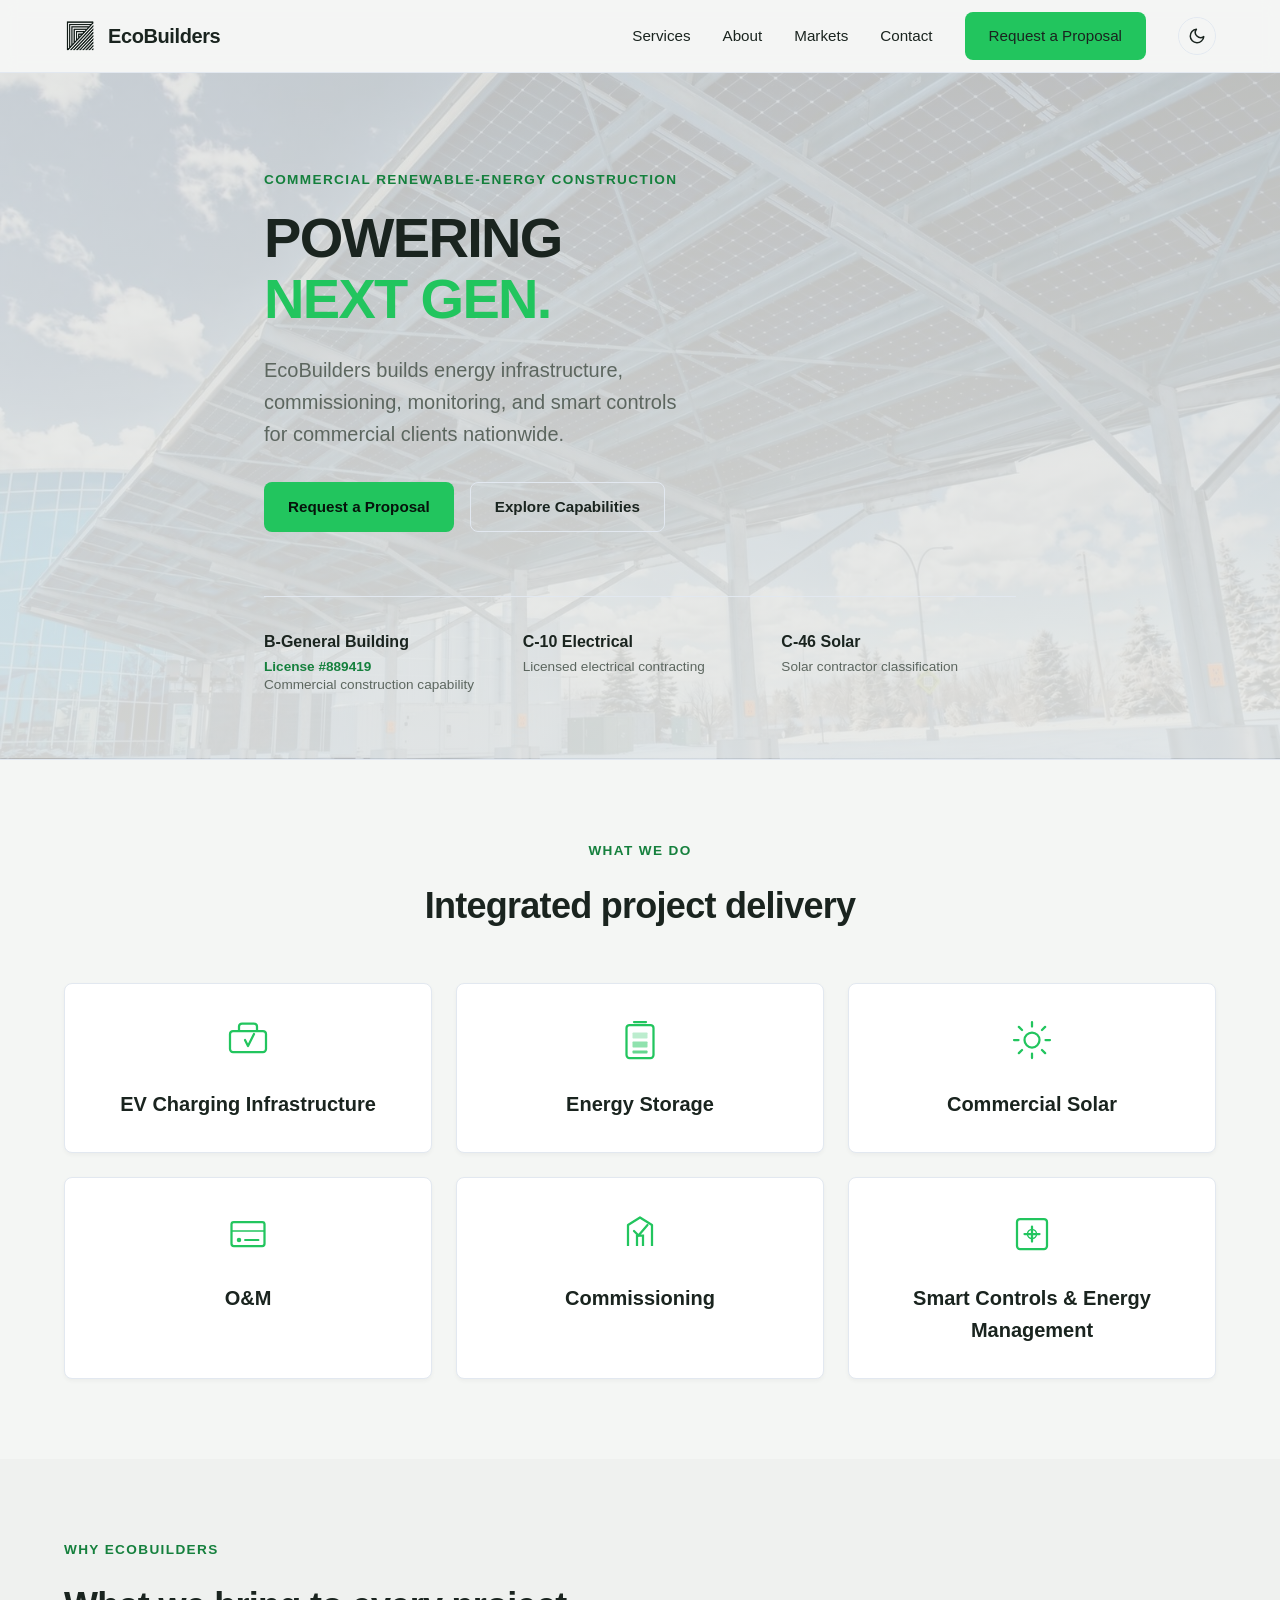
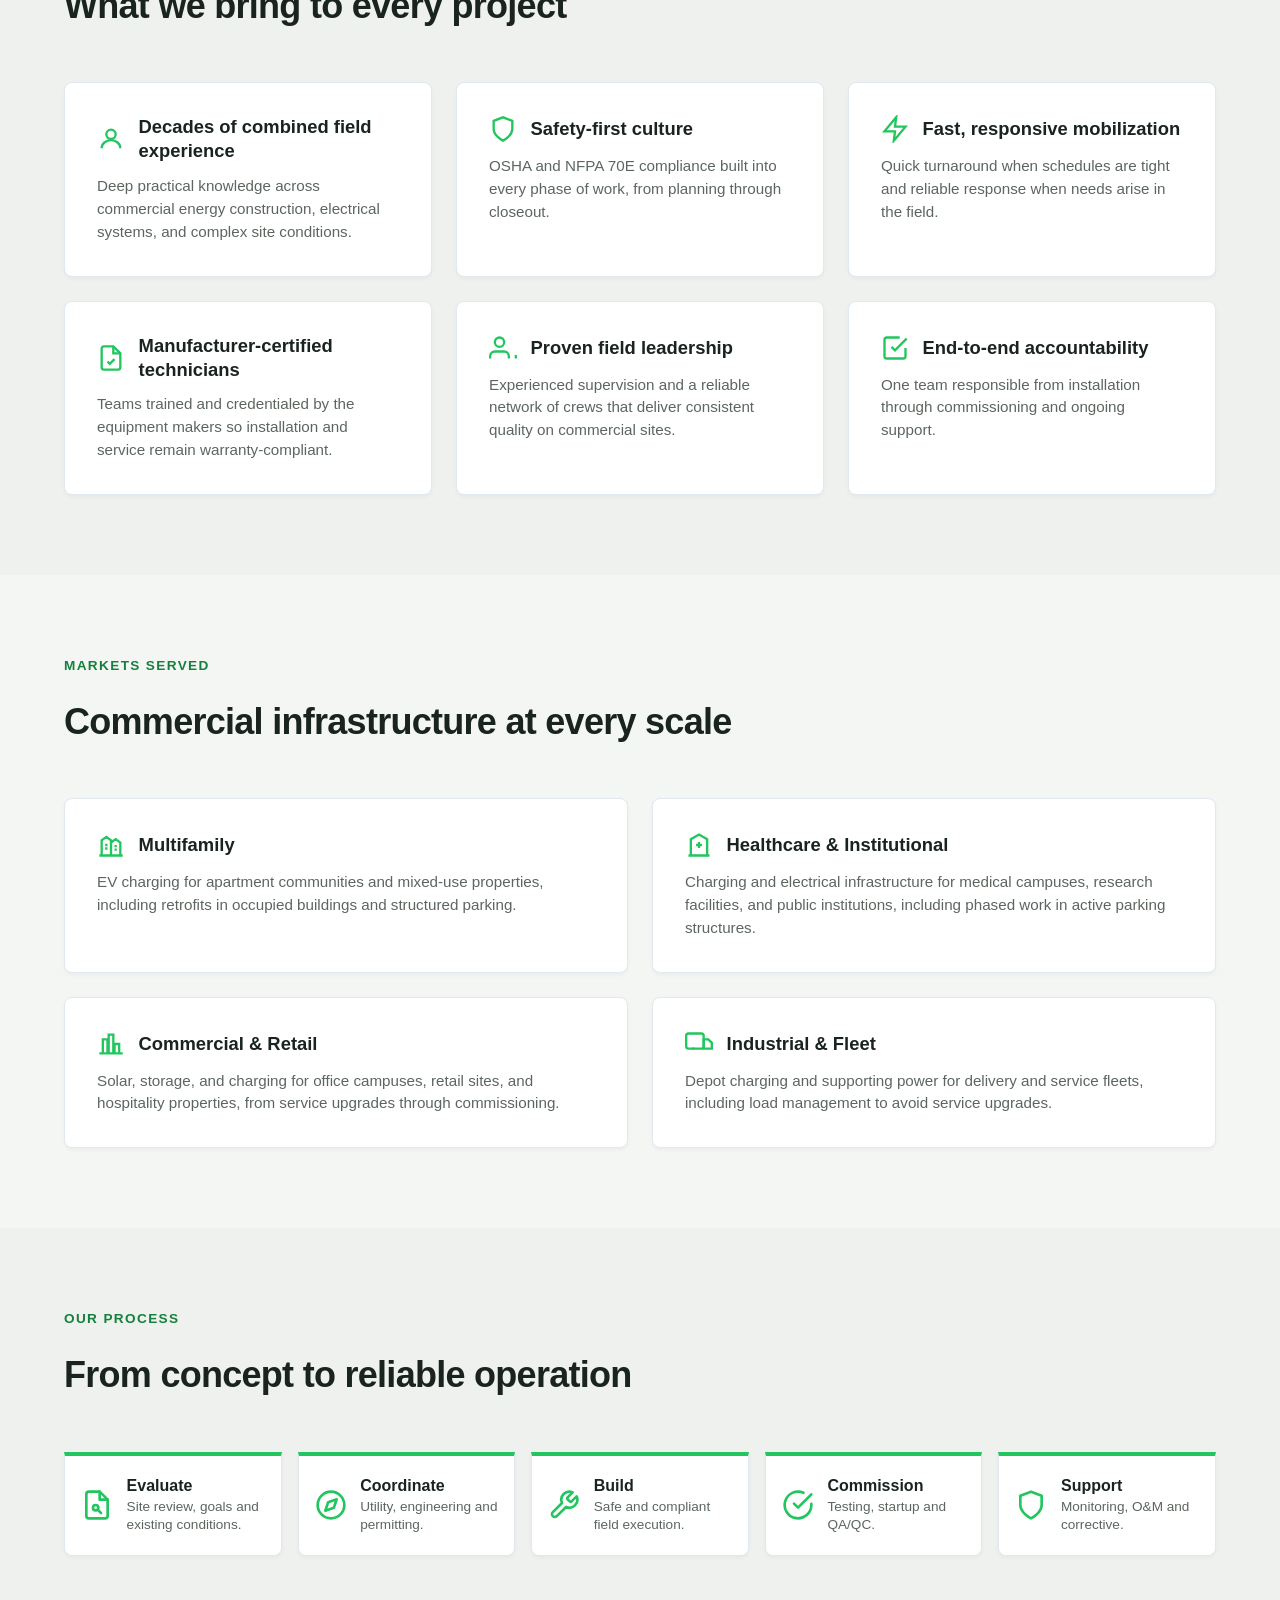
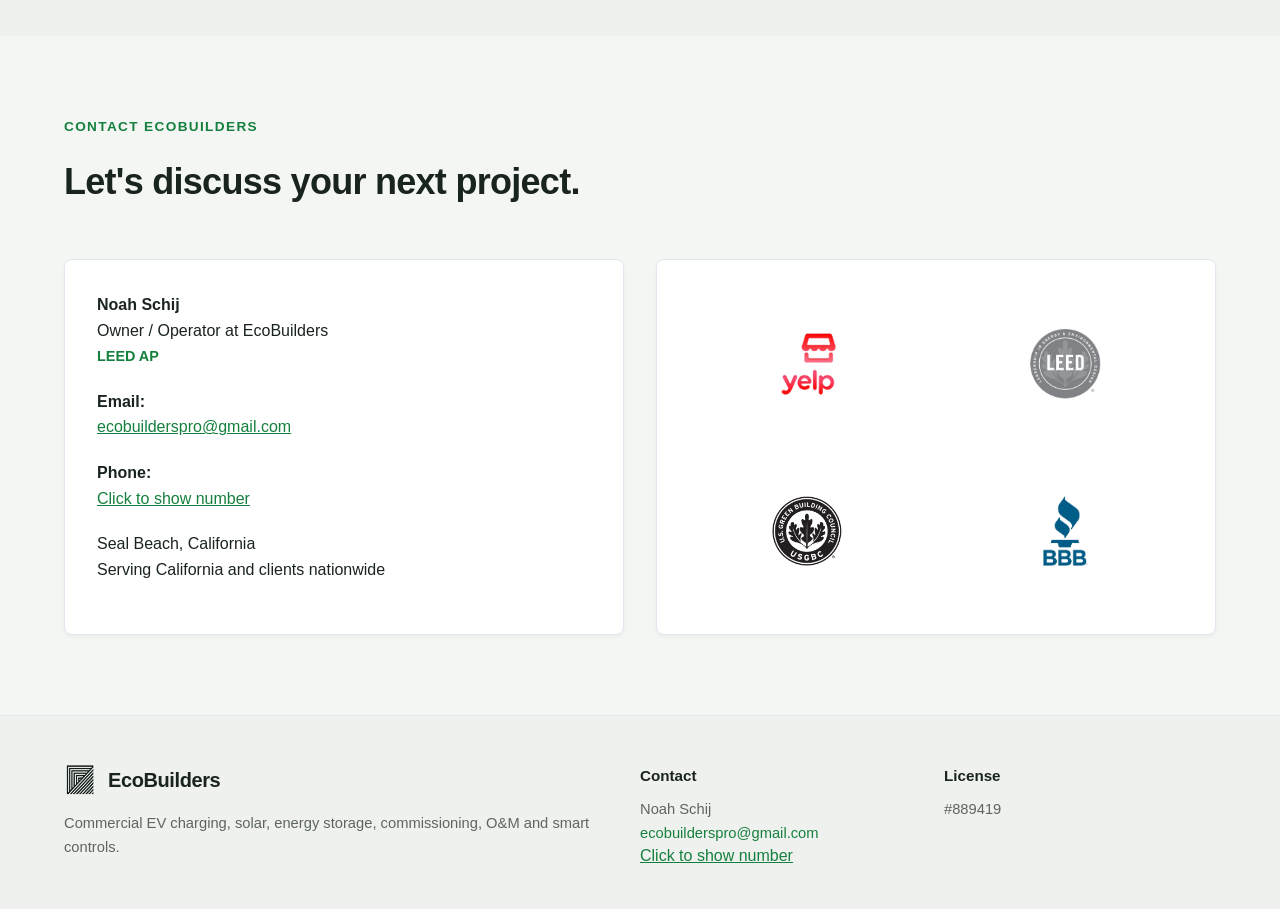
==== commit ed5f9709: "Add files via upload" ====
--- a/index.html
+++ b/index.html
@@ -311,8 +311,7 @@
         <strong>Contact</strong>
         <p>Noah Schij<br>
           <a href="mailto:ecobuilderspro@gmail.com">ecobuilderspro@gmail.com</a><br>
-          <button type="button" class="phone-reveal">Click to show number</button><br>
-          Seal Beach, CA</p>
+          <button type="button" class="phone-reveal">Click to show number</button></p>
       </div>
       <div>
         <strong>License</strong>
@@ -327,7 +326,7 @@
       <div class="gallery-stage">
         <button class="gallery-close" type="button" aria-label="Close gallery">&times;</button>
         <button class="gallery-nav prev" type="button" aria-label="Previous image">&#8249;</button>
-        <img id="galleryMainImg" src="" alt="">
+        <img id="galleryMainImg" alt="">
         <button class="gallery-nav next" type="button" aria-label="Next image">&#8250;</button>
       </div>
       <div class="gallery-meta">
--- a/styles.css
+++ b/styles.css
@@ -25,8 +25,8 @@
   --shadow: 0 2px 4px rgba(0, 0, 0, 0.04);
   --shadow-lg: 0 18px 50px rgba(0, 0, 0, 0.18);
   --header-bg: rgba(244, 246, 244, 0.9);
-  --hero-scrim-a: rgba(244, 246, 244, 0.88);
-  --hero-scrim-b: rgba(244, 246, 244, 0.96);
+  --hero-scrim-a: rgba(244, 246, 244, 0.78);
+  --hero-scrim-b: rgba(244, 246, 244, 0.86);
   --btn-primary-ink: #06130B;
   --backdrop: rgba(12, 18, 15, 0.72);
   --thumb-ring: rgba(0, 0, 0, 0.08);
@@ -472,7 +472,8 @@
 
 .icon-item img:hover { transform: scale(1.05); }
 
-[data-theme="dark"] .icon-item:nth-child(3) img { filter: brightness(2.2); }
+/* The USGBC mark is near-black; force it white so it reads on the dark surface. */
+[data-theme="dark"] .icon-item:nth-child(3) img { filter: brightness(0) invert(1); }
 
 /* --------------------------------------------------------------------------
    Service pages
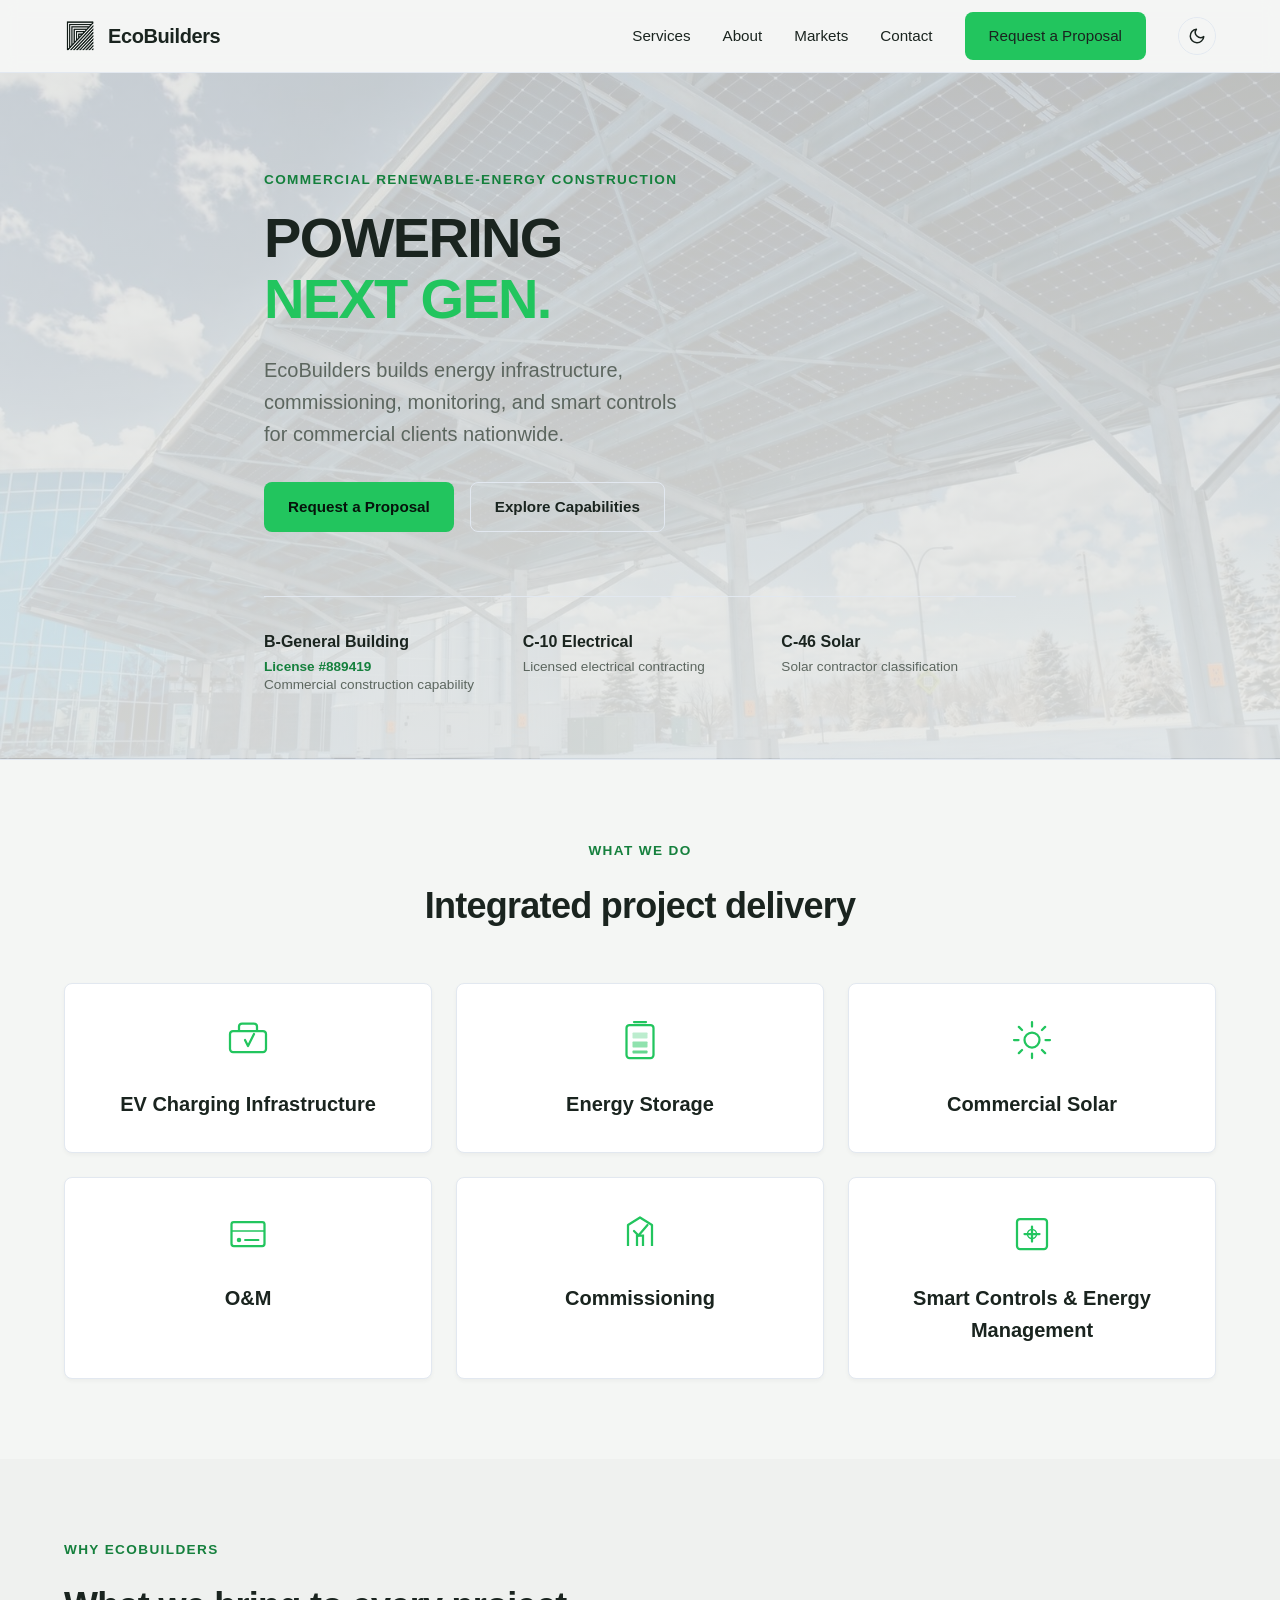
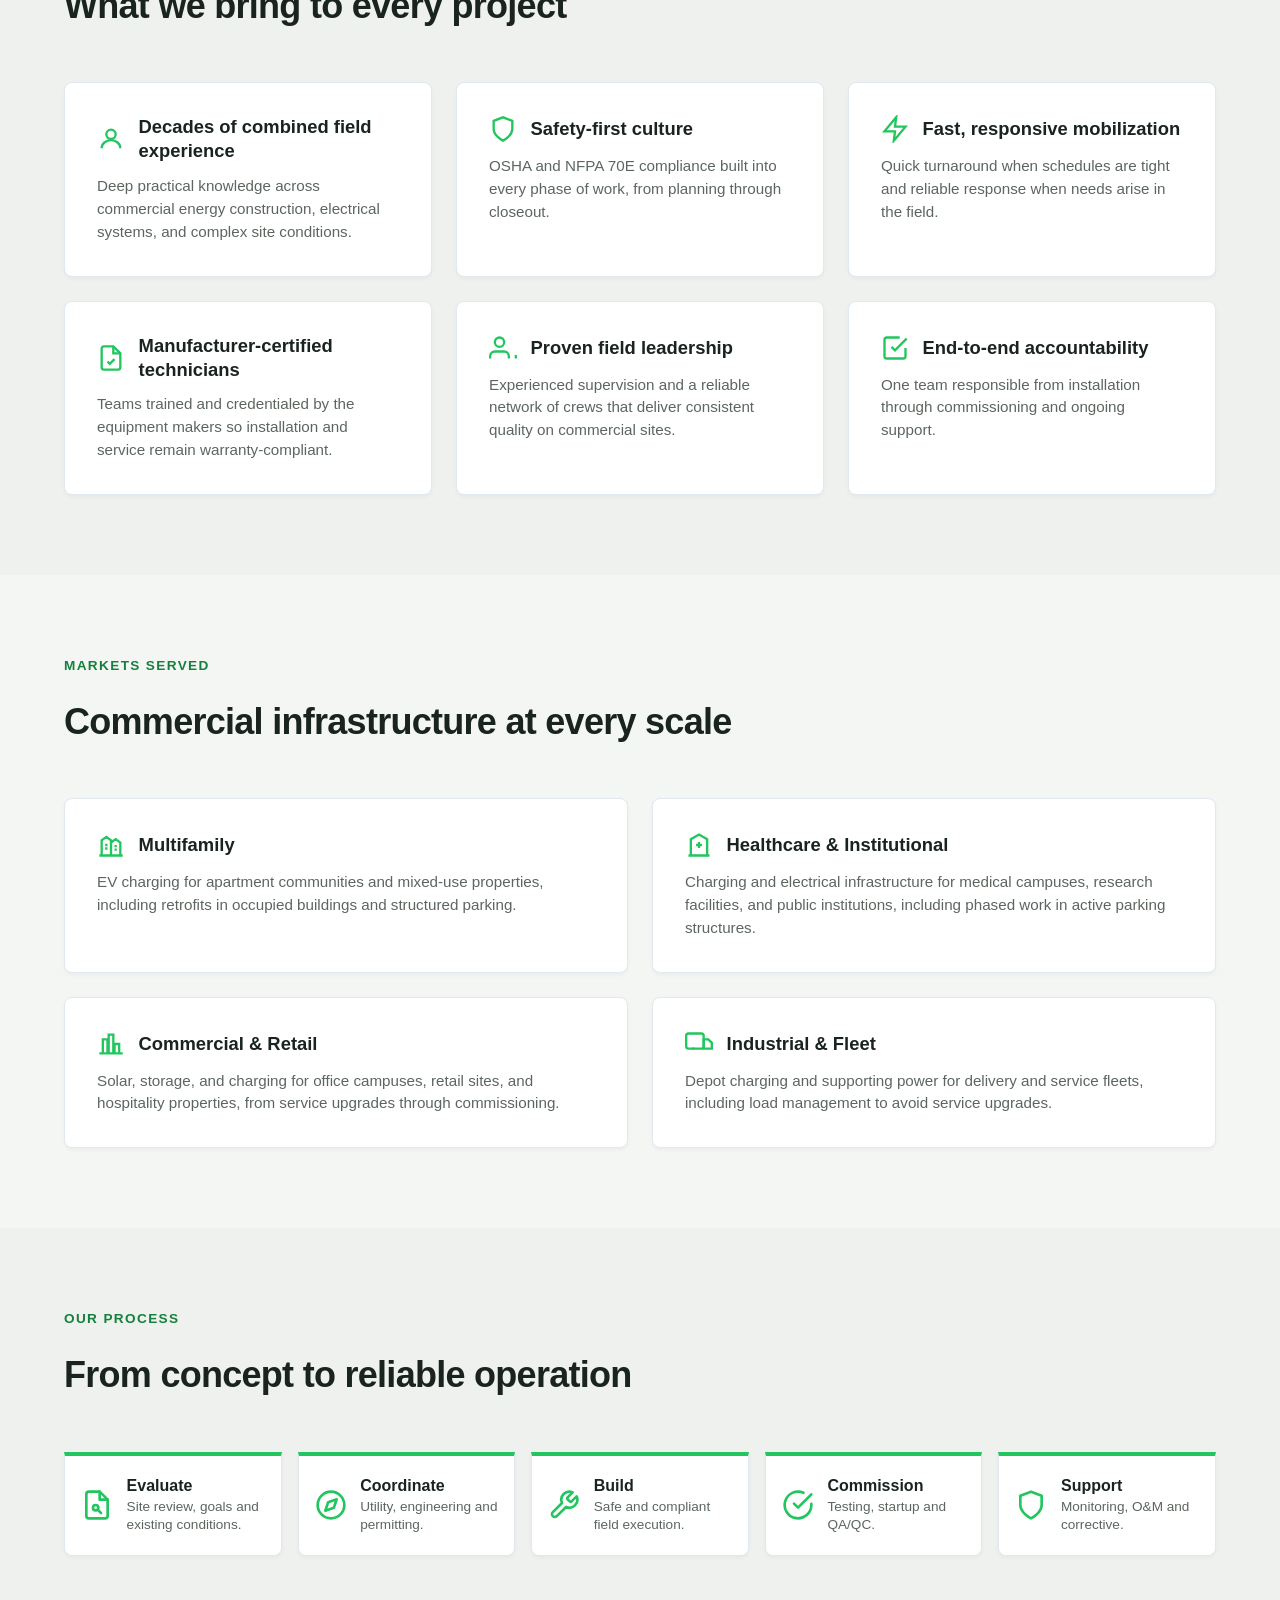
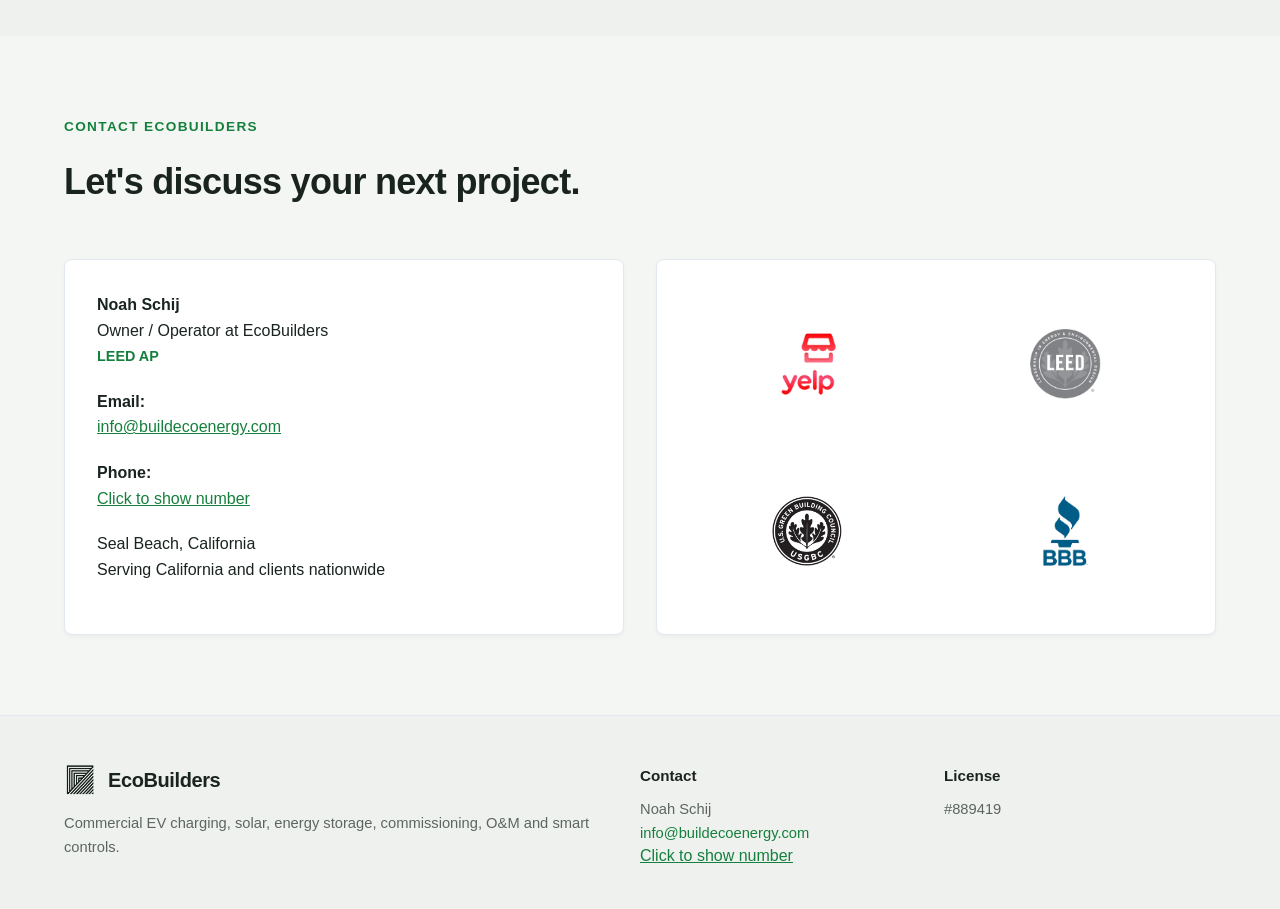
==== commit e78e0328: "Add files via upload" ====
--- a/index.html
+++ b/index.html
@@ -29,7 +29,7 @@
         <a href="index.html#about">About</a>
         <a href="index.html#markets">Markets</a>
         <a href="index.html#contact">Contact</a>
-        <a class="btn btn-primary" href="mailto:ecobuilderspro@gmail.com?subject=Project%20Inquiry%20-%20EcoBuilders">Request a Proposal</a>
+        <a class="btn btn-primary" href="mailto:info@buildecoenergy.com?subject=Project%20Inquiry%20-%20EcoBuilders">Request a Proposal</a>
         <button class="theme-toggle" type="button" aria-label="Switch to dark mode" aria-pressed="false">
           <svg class="icon-moon" viewBox="0 0 24 24" fill="none" stroke="currentColor" stroke-width="2" stroke-linecap="round" stroke-linejoin="round"><path d="M21 12.79A9 9 0 1111.21 3 7 7 0 0021 12.79z"/></svg>
           <svg class="icon-sun" viewBox="0 0 24 24" fill="none" stroke="currentColor" stroke-width="2" stroke-linecap="round" stroke-linejoin="round"><circle cx="12" cy="12" r="4"/><path d="M12 2v2M12 20v2M4.9 4.9l1.4 1.4M17.7 17.7l1.4 1.4M2 12h2M20 12h2M4.9 19.1l1.4-1.4M17.7 6.3l1.4-1.4"/></svg>
@@ -45,7 +45,7 @@
         <h1>POWERING<br><span>NEXT GEN.</span></h1>
         <p>EcoBuilders builds energy infrastructure,<br>commissioning, monitoring, and smart controls<br>for commercial clients nationwide.</p>
         <div class="hero-actions">
-          <a class="btn btn-primary" href="mailto:ecobuilderspro@gmail.com?subject=Project%20Inquiry%20-%20EcoBuilders">Request a Proposal</a>
+          <a class="btn btn-primary" href="mailto:info@buildecoenergy.com?subject=Project%20Inquiry%20-%20EcoBuilders">Request a Proposal</a>
           <a class="btn btn-outline" href="#services">Explore Capabilities</a>
         </div>
         <div class="hero-trust">
@@ -280,7 +280,7 @@
         <div class="contact-grid">
           <div class="contact-card">
             <p><strong>Noah Schij</strong><br>Owner / Operator at EcoBuilders<br><span class="credential-line">LEED AP</span></p>
-            <p><strong>Email:</strong><br><a href="mailto:ecobuilderspro@gmail.com">ecobuilderspro@gmail.com</a></p>
+            <p><strong>Email:</strong><br><a href="mailto:info@buildecoenergy.com">info@buildecoenergy.com</a></p>
             <p><strong>Phone:</strong><br><button type="button" class="phone-reveal">Click to show number</button></p>
             <p>Seal Beach, California<br>Serving California and clients nationwide</p>
           </div>
@@ -310,7 +310,7 @@
       <div>
         <strong>Contact</strong>
         <p>Noah Schij<br>
-          <a href="mailto:ecobuilderspro@gmail.com">ecobuilderspro@gmail.com</a><br>
+          <a href="mailto:info@buildecoenergy.com">info@buildecoenergy.com</a><br>
           <button type="button" class="phone-reveal">Click to show number</button></p>
       </div>
       <div>
